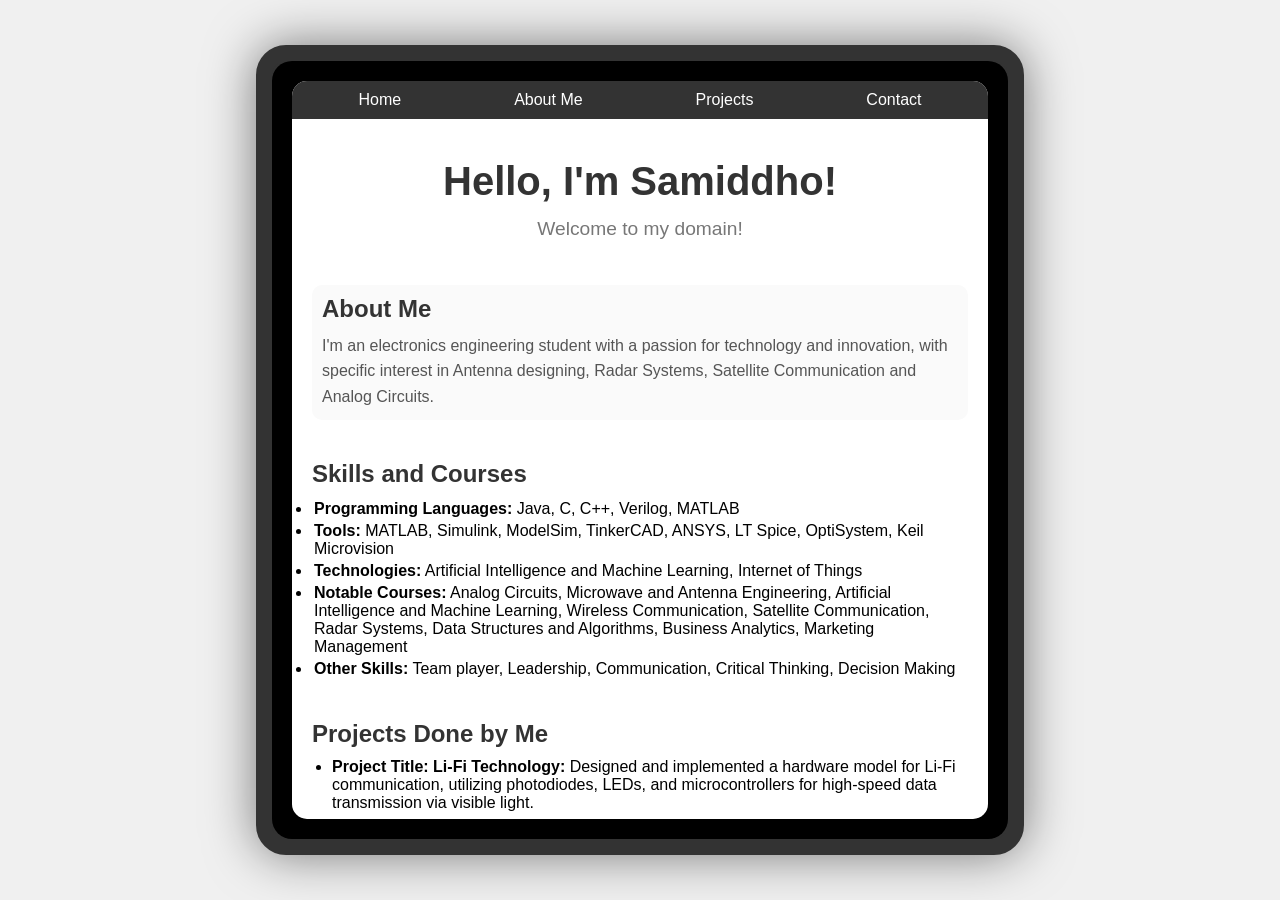
==== index.html @ c38e2cf1 "Updated everything" ====
<!DOCTYPE html>
<html lang="en">
<head>
    <meta charset="UTF-8">
    <meta name="viewport" content="width=device-width, initial-scale=1.0">
    <title>Your Portfolio</title>
    <link rel="stylesheet" href="styles.css">
</head>
<body>
    <div class="ipad-container">
        <div class="ipad-frame">
            <div class="screen">
                <nav class="navbar">
                    <ul>
                        <li><a href="#intro">Home</a></li>
                        <li><a href="#about">About Me</a></li>
                        <li><a href="#projects">Projects</a></li>
                        <li><a href="#contact">Contact</a></li>
                    </ul>
                </nav>
                <div class="content">
                    <section class="section intro" id="intro">
                        <h1><strong>Hello, I'm Samiddho!</strong></h1>
                        <p>Welcome to my domain!</p>
                    </section>
                    <section class="section about" id="about">
                        <h2><strong>About Me</strong></h2>
                        <p>I'm an electronics engineering student with a passion for technology and innovation, with specific interest in Antenna designing, Radar Systems, Satellite Communication and Analog Circuits.</p>
                    </section>
                    <section class="section skills" id="skills">
                        <h2><strong>Skills and Courses</strong></h2>
                        <ul>
                            <li><strong>Programming Languages:</strong> Java, C, C++, Verilog, MATLAB</li>
                            <li><strong>Tools:</strong> MATLAB, Simulink, ModelSim, TinkerCAD, ANSYS, LT Spice, OptiSystem, Keil Microvision</li>
                            <li><strong>Technologies:</strong> Artificial Intelligence and Machine Learning, Internet of Things</li>
                            <li><strong>Notable Courses:</strong> Analog Circuits, Microwave and Antenna Engineering, Artificial Intelligence and Machine Learning, Wireless Communication, Satellite Communication, Radar Systems, Data Structures and Algorithms, Business Analytics, Marketing Management</li>
                            <li><strong>Other Skills:</strong> Team player, Leadership, Communication, Critical Thinking, Decision Making</li>
                        </ul>
                    </section>
                    <section class="section projects" id="projects">
                        <h2><strong>Projects Done by Me</strong></h2>
                        <ul>
                            <li><strong>Project Title:</strong> <strong>Li-Fi Technology:</strong> Designed and implemented a hardware model for Li-Fi communication, utilizing photodiodes, LEDs, and microcontrollers for high-speed data transmission via visible light.</li>
                            <li><strong>Project Title:</strong> <strong></strong>6G Antenna for Mobile Phones:</strong> Designing and simulating a 6G mobile antenna using ANSYS HFSS to optimize antenna performance through electromagnetic simulations, focusing on parameters like gain, bandwidth, and radiation pattern.</li>
                            <li><strong>Project Title:</strong> <strong>Wearable Antenna:</strong> Designing and implementing an ultra wide band antenna for wearables, utilizing high frequencies for detecting tumours inside the human body.</li>
                            <li><strong>Project Title:</strong> <strong>A self Diplexing Antenna for Biomedical Applications:</strong> Designing and implementing an antenna using MIMO concept for Biomedical Applications.</li>
                        </ul>
                    </section>
                    <section class="section contact" id="contact">
                        <h2><strong>Contact Me</strong></h2>
                        <p><strong>Email:</strong> samiddhochatterjee2025@gmail.com | chatterjeesamiddho@gmail.com</p>
                        <p><strong>LinkedIn:</strong> www.linkedin.com/in/samiddho-chatterjee-6a650b221</p>
                    </section>
                </div>
            </div>
        </div>
    </div>

    <script src="script.js"></script>
</body>
</html>
---- styles.css ----
/* Basic reset */
* {
    margin: 0;
    padding: 0;
    box-sizing: border-box;
}

/* Body and Background */
body {
    background-color: #f0f0f0;
    font-family: 'Arial', sans-serif;
    display: flex;
    justify-content: center;
    align-items: center;
    height: 100vh;
}

.skills li{
    padding: 2px;
}

/* iPad Container */
.ipad-container {
    width: 80%;
    max-width: 768px;
    height: 90%;
    max-height: 1024px;
    border: 16px solid #333;
    border-radius: 30px;
    box-shadow: 0 0 50px rgba(0, 0, 0, 0.5);
    background-color: #333;
    position: relative;
}

/* iPad Frame */
.ipad-frame {
    width: 100%;
    height: 100%;
    background-color: #000;
    border-radius: 20px;
    padding: 20px;
    position: relative;
}

/* iPad Screen */
.screen {
    width: 100%;
    height: 100%;
    background-color: #fff;
    border-radius: 15px;
    overflow-y: scroll;
    -webkit-overflow-scrolling: touch;
}

/* Content Area */
.content {
    padding: 20px;
}

/* Sections */
.section {
    margin-bottom: 40px;
}

.section h1, .section h2 {
    color: #333;
    margin-bottom: 10px;
}

.section p {
    color: #555;
    line-height: 1.6;
}

/* Intro Section */
.intro {
    text-align: center;
    margin-top: 20px;
}

.intro h1 {
    font-size: 2.5rem;
}

.intro p {
    font-size: 1.2rem;
    color: #777;
}

/* About Section */
.about {
    padding: 10px;
    background-color: #fafafa;
    border-radius: 10px;
}

/* Projects Section */
.projects ul {
    list-style-type: disc;
    margin-left: 20px;
}

.projects li {
    margin-bottom: 10px;
}

/* Contact Section */
.contact p {
    margin-bottom: 10px;
}

/* Navbar */
.navbar {
    position: sticky;
    top: 0;
    background-color: #333;
    padding: 10px;
    z-index: 1000;
    text-align: center;
}

.navbar ul {
    list-style: none;
    display: flex;
    justify-content: space-around;
}

.navbar ul li a {
    color: #fff;
    text-decoration: none;
    padding: 10px 20px;
    border-radius: 5px;
}

.navbar ul li a:hover {
    background-color: #555;
}

/* Media Queries for Responsiveness */
@media (max-width: 768px) {
    .ipad-container {
        width: 90%;
        height: 80%;
    }
}

@media (max-width: 480px) {
    .intro h1 {
        font-size: 2rem;
    }

    .intro p {
        font-size: 1rem;
    }
}
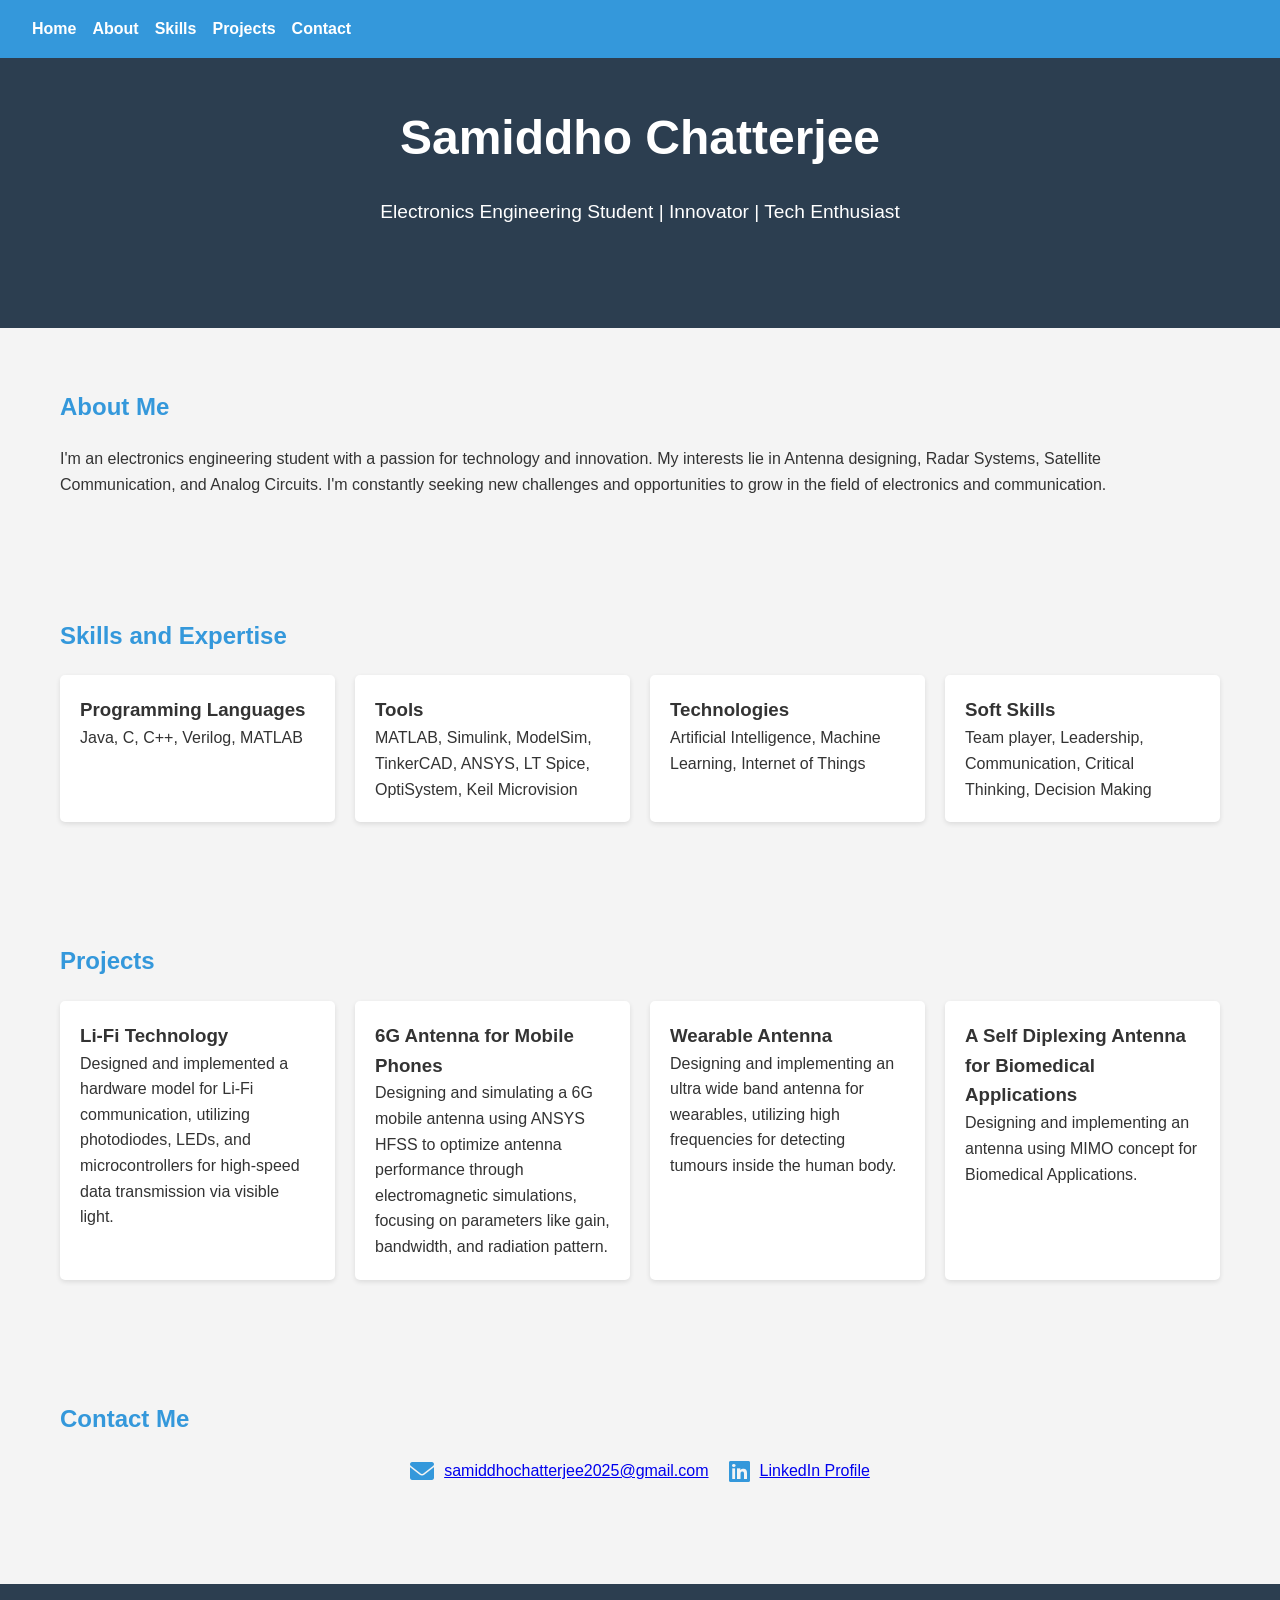
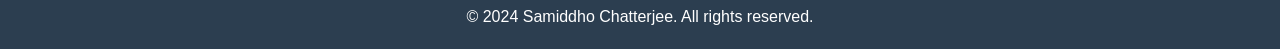
==== commit d98ec39d: "Updated Portfolio" ====
--- a/index.html
+++ b/index.html
@@ -3,59 +3,111 @@
 <head>
     <meta charset="UTF-8">
     <meta name="viewport" content="width=device-width, initial-scale=1.0">
-    <title>Your Portfolio</title>
+    <title>Samiddho Chatterjee - Portfolio</title>
+    <link href="https://cdnjs.cloudflare.com/ajax/libs/font-awesome/6.0.0-beta3/css/all.min.css" rel="stylesheet">
     <link rel="stylesheet" href="styles.css">
 </head>
 <body>
-    <div class="ipad-container">
-        <div class="ipad-frame">
-            <div class="screen">
-                <nav class="navbar">
-                    <ul>
-                        <li><a href="#intro">Home</a></li>
-                        <li><a href="#about">About Me</a></li>
-                        <li><a href="#projects">Projects</a></li>
-                        <li><a href="#contact">Contact</a></li>
-                    </ul>
-                </nav>
-                <div class="content">
-                    <section class="section intro" id="intro">
-                        <h1><strong>Hello, I'm Samiddho!</strong></h1>
-                        <p>Welcome to my domain!</p>
-                    </section>
-                    <section class="section about" id="about">
-                        <h2><strong>About Me</strong></h2>
-                        <p>I'm an electronics engineering student with a passion for technology and innovation, with specific interest in Antenna designing, Radar Systems, Satellite Communication and Analog Circuits.</p>
-                    </section>
-                    <section class="section skills" id="skills">
-                        <h2><strong>Skills and Courses</strong></h2>
-                        <ul>
-                            <li><strong>Programming Languages:</strong> Java, C, C++, Verilog, MATLAB</li>
-                            <li><strong>Tools:</strong> MATLAB, Simulink, ModelSim, TinkerCAD, ANSYS, LT Spice, OptiSystem, Keil Microvision</li>
-                            <li><strong>Technologies:</strong> Artificial Intelligence and Machine Learning, Internet of Things</li>
-                            <li><strong>Notable Courses:</strong> Analog Circuits, Microwave and Antenna Engineering, Artificial Intelligence and Machine Learning, Wireless Communication, Satellite Communication, Radar Systems, Data Structures and Algorithms, Business Analytics, Marketing Management</li>
-                            <li><strong>Other Skills:</strong> Team player, Leadership, Communication, Critical Thinking, Decision Making</li>
-                        </ul>
-                    </section>
-                    <section class="section projects" id="projects">
-                        <h2><strong>Projects Done by Me</strong></h2>
-                        <ul>
-                            <li><strong>Project Title:</strong> <strong>Li-Fi Technology:</strong> Designed and implemented a hardware model for Li-Fi communication, utilizing photodiodes, LEDs, and microcontrollers for high-speed data transmission via visible light.</li>
-                            <li><strong>Project Title:</strong> <strong></strong>6G Antenna for Mobile Phones:</strong> Designing and simulating a 6G mobile antenna using ANSYS HFSS to optimize antenna performance through electromagnetic simulations, focusing on parameters like gain, bandwidth, and radiation pattern.</li>
-                            <li><strong>Project Title:</strong> <strong>Wearable Antenna:</strong> Designing and implementing an ultra wide band antenna for wearables, utilizing high frequencies for detecting tumours inside the human body.</li>
-                            <li><strong>Project Title:</strong> <strong>A self Diplexing Antenna for Biomedical Applications:</strong> Designing and implementing an antenna using MIMO concept for Biomedical Applications.</li>
-                        </ul>
-                    </section>
-                    <section class="section contact" id="contact">
-                        <h2><strong>Contact Me</strong></h2>
-                        <p><strong>Email:</strong> samiddhochatterjee2025@gmail.com | chatterjeesamiddho@gmail.com</p>
-                        <p><strong>LinkedIn:</strong> www.linkedin.com/in/samiddho-chatterjee-6a650b221</p>
-                    </section>
+    <header>
+        <nav>
+            <button class="menu-toggle" aria-label="Toggle menu">
+                <i class="fas fa-bars"></i>
+            </button>
+            <ul>
+                <li><a href="#home">Home</a></li>
+                <li><a href="#about">About</a></li>
+                <li><a href="#skills">Skills</a></li>
+                <li><a href="#projects">Projects</a></li>
+                <li><a href="#contact">Contact</a></li>
+            </ul>
+        </nav>
+    </header>
+
+    <main>
+        <section id="home" class="hero">
+            <div class="container">
+                <h1>Samiddho Chatterjee</h1>
+                <p>Electronics Engineering Student | Innovator | Tech Enthusiast</p>
+            </div>
+        </section>
+
+        <section id="about">
+            <div class="container">
+                <h2>About Me</h2>
+                <p>I'm an electronics engineering student with a passion for technology and innovation. My interests lie in Antenna designing, Radar Systems, Satellite Communication, and Analog Circuits. I'm constantly seeking new challenges and opportunities to grow in the field of electronics and communication.</p>
+            </div>
+        </section>
+
+        <section id="skills">
+            <div class="container">
+                <h2>Skills and Expertise</h2>
+                <div class="skills-list">
+                    <div class="skill-item">
+                        <h3>Programming Languages</h3>
+                        <p>Java, C, C++, Verilog, MATLAB</p>
+                    </div>
+                    <div class="skill-item">
+                        <h3>Tools</h3>
+                        <p>MATLAB, Simulink, ModelSim, TinkerCAD, ANSYS, LT Spice, OptiSystem, Keil Microvision</p>
+                    </div>
+                    <div class="skill-item">
+                        <h3>Technologies</h3>
+                        <p>Artificial Intelligence, Machine Learning, Internet of Things</p>
+                    </div>
+                    <div class="skill-item">
+                        <h3>Soft Skills</h3>
+                        <p>Team player, Leadership, Communication, Critical Thinking, Decision Making</p>
+                    </div>
                 </div>
             </div>
+        </section>
+
+        <section id="projects">
+            <div class="container">
+                <h2>Projects</h2>
+                <div class="projects-list">
+                    <div class="project-item">
+                        <h3>Li-Fi Technology</h3>
+                        <p>Designed and implemented a hardware model for Li-Fi communication, utilizing photodiodes, LEDs, and microcontrollers for high-speed data transmission via visible light.</p>
+                    </div>
+                    <div class="project-item">
+                        <h3>6G Antenna for Mobile Phones</h3>
+                        <p>Designing and simulating a 6G mobile antenna using ANSYS HFSS to optimize antenna performance through electromagnetic simulations, focusing on parameters like gain, bandwidth, and radiation pattern.</p>
+                    </div>
+                    <div class="project-item">
+                        <h3>Wearable Antenna</h3>
+                        <p>Designing and implementing an ultra wide band antenna for wearables, utilizing high frequencies for detecting tumours inside the human body.</p>
+                    </div>
+                    <div class="project-item">
+                        <h3>A Self Diplexing Antenna for Biomedical Applications</h3>
+                        <p>Designing and implementing an antenna using MIMO concept for Biomedical Applications.</p>
+                    </div>
+                </div>
+            </div>
+        </section>
+
+        <section id="contact">
+            <div class="container">
+                <h2>Contact Me</h2>
+                <div class="contact-info">
+                    <div class="contact-item">
+                        <i class="fas fa-envelope"></i>
+                        <p><a href="mailto:samiddhochatterjee2025@gmail.com" target="_blank">samiddhochatterjee2025@gmail.com</a></p>
+                    </div>
+                    <div class="contact-item">
+                        <i class="fab fa-linkedin"></i>
+                        <p><a href="https://www.linkedin.com/in/samiddho-chatterjee-6a650b221" target="_blank">LinkedIn Profile</a></p>
+                    </div>
+                </div>
+            </div>
+        </section>
+    </main>
+
+    <footer>
+        <div class="container">
+            <p>&copy; 2024 Samiddho Chatterjee. All rights reserved.</p>
         </div>
-    </div>
-
+    </footer>
     <script src="script.js"></script>
 </body>
-</html>
+</html>
--- a/styles.css
+++ b/styles.css
@@ -1,155 +1,179 @@
-/* Basic reset */
+:root {
+    --primary-color: #3498db;
+    --secondary-color: #2c3e50;
+    --text-color: #333;
+    --bg-color: #f4f4f4;
+}
+
 * {
     margin: 0;
     padding: 0;
     box-sizing: border-box;
 }
 
-/* Body and Background */
 body {
-    background-color: #f0f0f0;
     font-family: 'Arial', sans-serif;
+    line-height: 1.6;
+    color: var(--text-color);
+    background-color: var(--bg-color);
+}
+
+.container {
+    max-width: 1200px;
+    margin: 0 auto;
+    padding: 0 20px;
+}
+
+header {
+    background-color: var(--primary-color);
+    color: #fff;
+    position: fixed;
+    width: 100%;
+    top: 0;
+    z-index: 1000;
+}
+
+nav {
+    display: flex;
+    justify-content: space-between;
+    align-items: center;
+    padding: 1rem;
+}
+
+nav ul {
+    display: flex;
+    list-style: none;
+}
+
+nav ul li {
+    margin-left: 1rem;
+}
+
+nav ul li a {
+    color: #fff;
+    text-decoration: none;
+    font-weight: bold;
+    transition: color 0.3s ease;
+}
+
+nav ul li a:hover {
+    color: var(--secondary-color);
+}
+
+.menu-toggle {
+    display: none;
+    background: none;
+    border: none;
+    font-size: 1.5rem;
+    color: #fff;
+    cursor: pointer;
+}
+
+section {
+    padding: 60px 0;
+}
+
+h1, h2 {
+    margin-bottom: 20px;
+    color: var(--primary-color);
+}
+
+.hero {
+    background-color: var(--secondary-color);
+    color: #fff;
+    text-align: center;
+    padding: 100px 0;
+}
+
+.hero h1 {
+    font-size: 3rem;
+    margin-bottom: 20px;
+    color: #fff;
+}
+
+.hero p {
+    font-size: 1.2rem;
+    max-width: 600px;
+    margin: 0 auto;
+}
+
+.skills-list, .projects-list {
+    display: grid;
+    grid-template-columns: repeat(auto-fit, minmax(250px, 1fr));
+    gap: 20px;
+}
+
+.skill-item, .project-item {
+    background-color: #fff;
+    padding: 20px;
+    border-radius: 5px;
+    box-shadow: 0 2px 5px rgba(0,0,0,0.1);
+    transition: transform 0.3s ease;
+}
+
+.skill-item:hover, .project-item:hover {
+    transform: translateY(-5px);
+}
+
+.contact-info {
     display: flex;
     justify-content: center;
-    align-items: center;
-    height: 100vh;
+    gap: 20px;
 }
 
-.skills li{
-    padding: 2px;
+.contact-item {
+    display: flex;
+    align-items: center;
+    gap: 10px;
 }
 
-/* iPad Container */
-.ipad-container {
-    width: 80%;
-    max-width: 768px;
-    height: 90%;
-    max-height: 1024px;
-    border: 16px solid #333;
-    border-radius: 30px;
-    box-shadow: 0 0 50px rgba(0, 0, 0, 0.5);
-    background-color: #333;
-    position: relative;
+.contact-item i {
+    font-size: 1.5rem;
+    color: var(--primary-color);
 }
 
-/* iPad Frame */
-.ipad-frame {
-    width: 100%;
-    height: 100%;
-    background-color: #000;
-    border-radius: 20px;
-    padding: 20px;
-    position: relative;
+footer {
+    background-color: var(--secondary-color);
+    color: #fff;
+    text-align: center;
+    padding: 20px 0;
+    margin-top: 40px;
 }
 
-/* iPad Screen */
-.screen {
-    width: 100%;
-    height: 100%;
-    background-color: #fff;
-    border-radius: 15px;
-    overflow-y: scroll;
-    -webkit-overflow-scrolling: touch;
-}
-
-/* Content Area */
-.content {
-    padding: 20px;
-}
-
-/* Sections */
-.section {
-    margin-bottom: 40px;
-}
-
-.section h1, .section h2 {
-    color: #333;
-    margin-bottom: 10px;
-}
-
-.section p {
-    color: #555;
-    line-height: 1.6;
-}
-
-/* Intro Section */
-.intro {
-    text-align: center;
-    margin-top: 20px;
-}
-
-.intro h1 {
-    font-size: 2.5rem;
-}
-
-.intro p {
-    font-size: 1.2rem;
-    color: #777;
-}
-
-/* About Section */
-.about {
-    padding: 10px;
-    background-color: #fafafa;
-    border-radius: 10px;
-}
-
-/* Projects Section */
-.projects ul {
-    list-style-type: disc;
-    margin-left: 20px;
-}
-
-.projects li {
-    margin-bottom: 10px;
-}
-
-/* Contact Section */
-.contact p {
-    margin-bottom: 10px;
-}
-
-/* Navbar */
-.navbar {
-    position: sticky;
-    top: 0;
-    background-color: #333;
-    padding: 10px;
-    z-index: 1000;
-    text-align: center;
-}
-
-.navbar ul {
-    list-style: none;
-    display: flex;
-    justify-content: space-around;
-}
-
-.navbar ul li a {
-    color: #fff;
-    text-decoration: none;
-    padding: 10px 20px;
-    border-radius: 5px;
-}
-
-.navbar ul li a:hover {
-    background-color: #555;
-}
-
-/* Media Queries for Responsiveness */
 @media (max-width: 768px) {
-    .ipad-container {
-        width: 90%;
-        height: 80%;
-    }
-}
-
-@media (max-width: 480px) {
-    .intro h1 {
-        font-size: 2rem;
+    .menu-toggle {
+        display: block;
     }
 
-    .intro p {
-        font-size: 1rem;
+    nav ul {
+        display: none;
+        flex-direction: column;
+        position: absolute;
+        top: 100%;
+        left: 0;
+        width: 100%;
+        background-color: var(--primary-color);
+        padding: 1rem;
     }
-}
+
+    nav ul.show {
+        display: flex;
+    }
+
+    nav ul li {
+        margin: 0.5rem 0;
+    }
+
+    main {
+        padding-top: 60px;
+    }
+
+    .hero h1 {
+        font-size: 2.5rem;
+    }
+
+    .contact-info {
+        flex-direction: column;
+        align-items: center;
+    }
+}
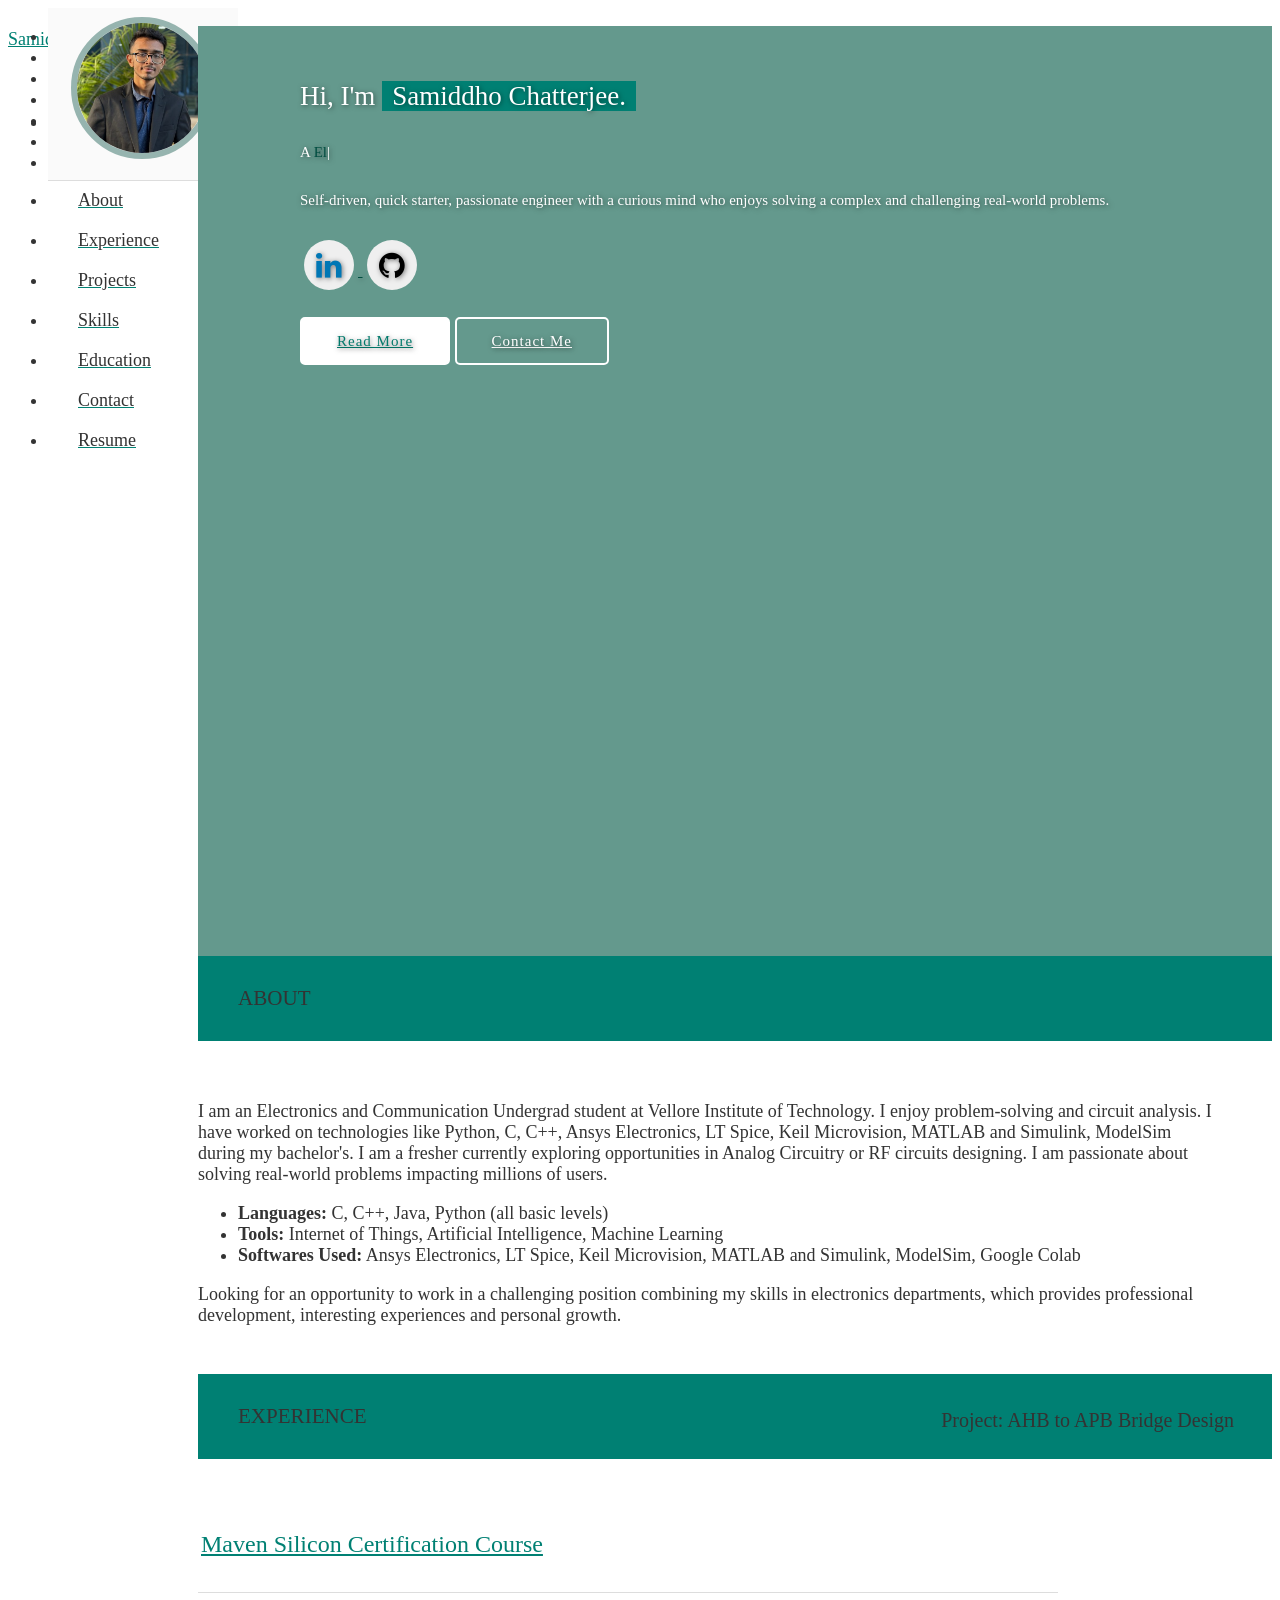
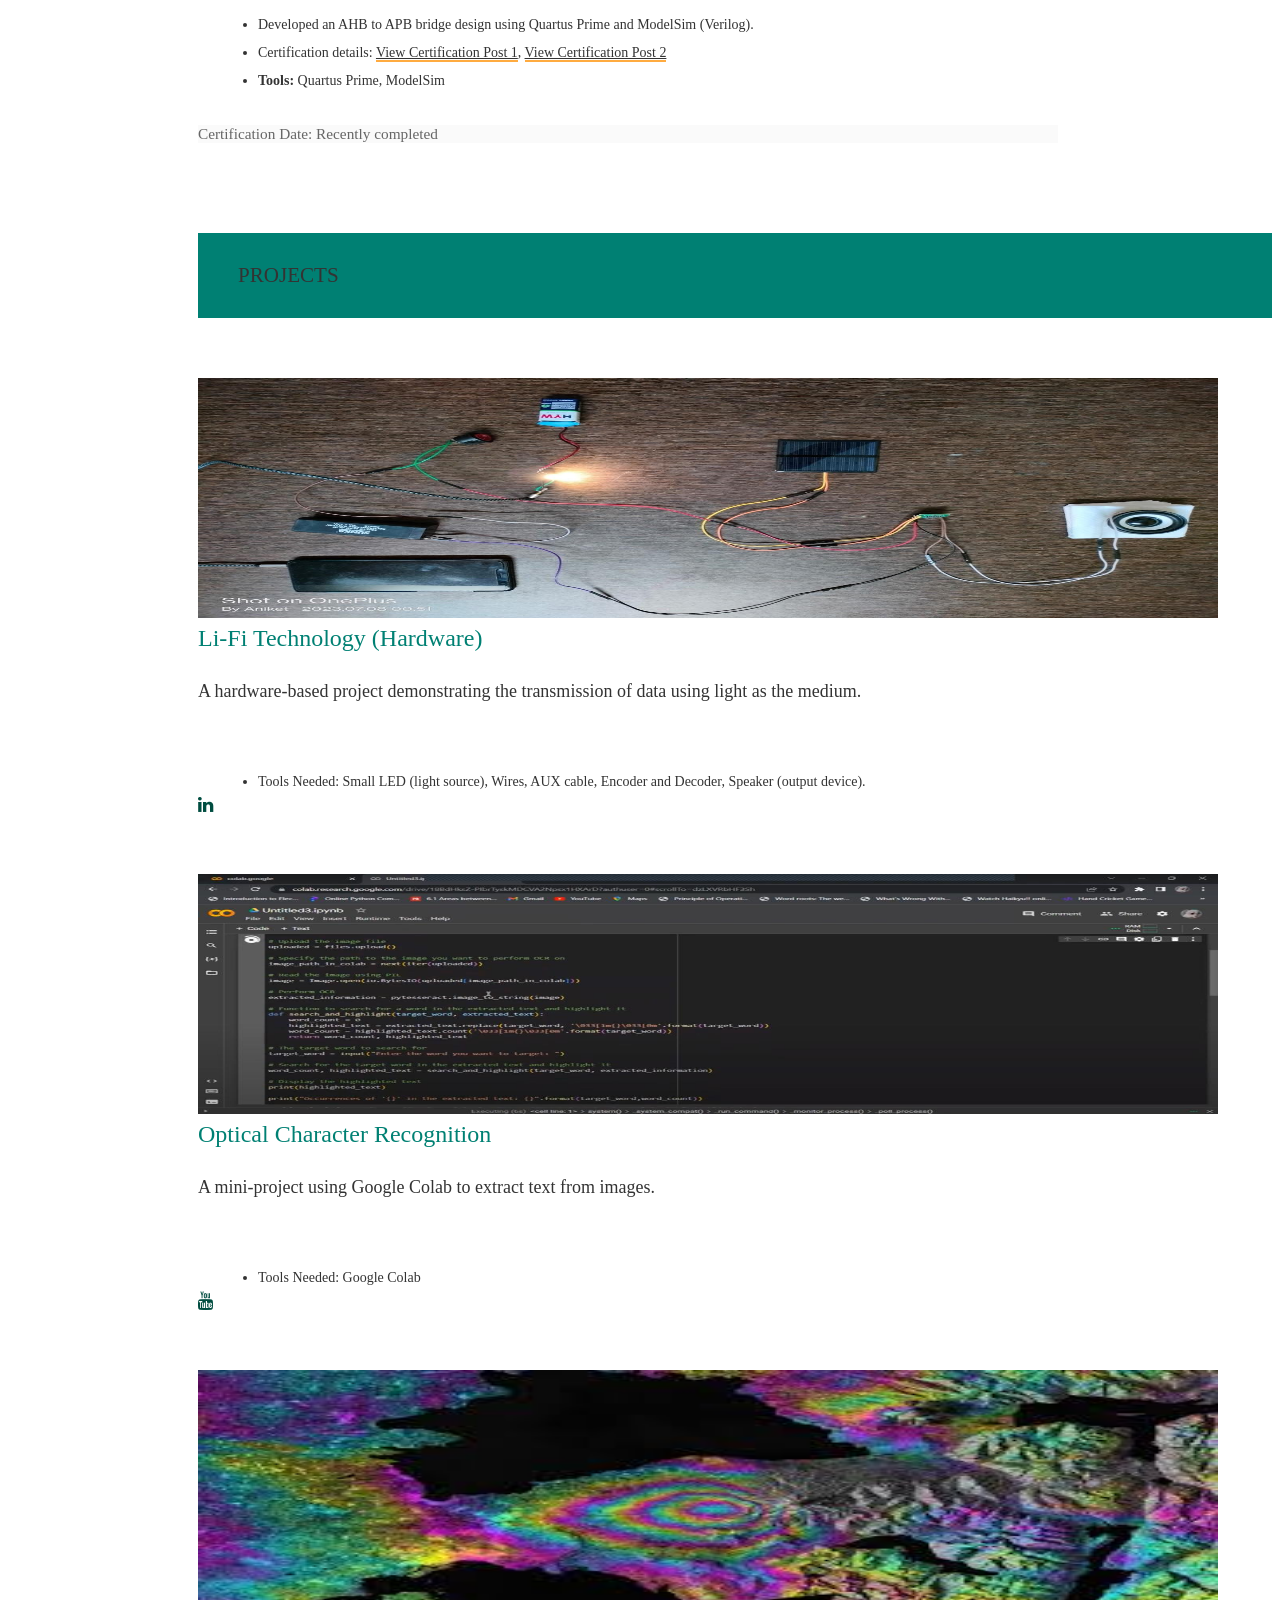
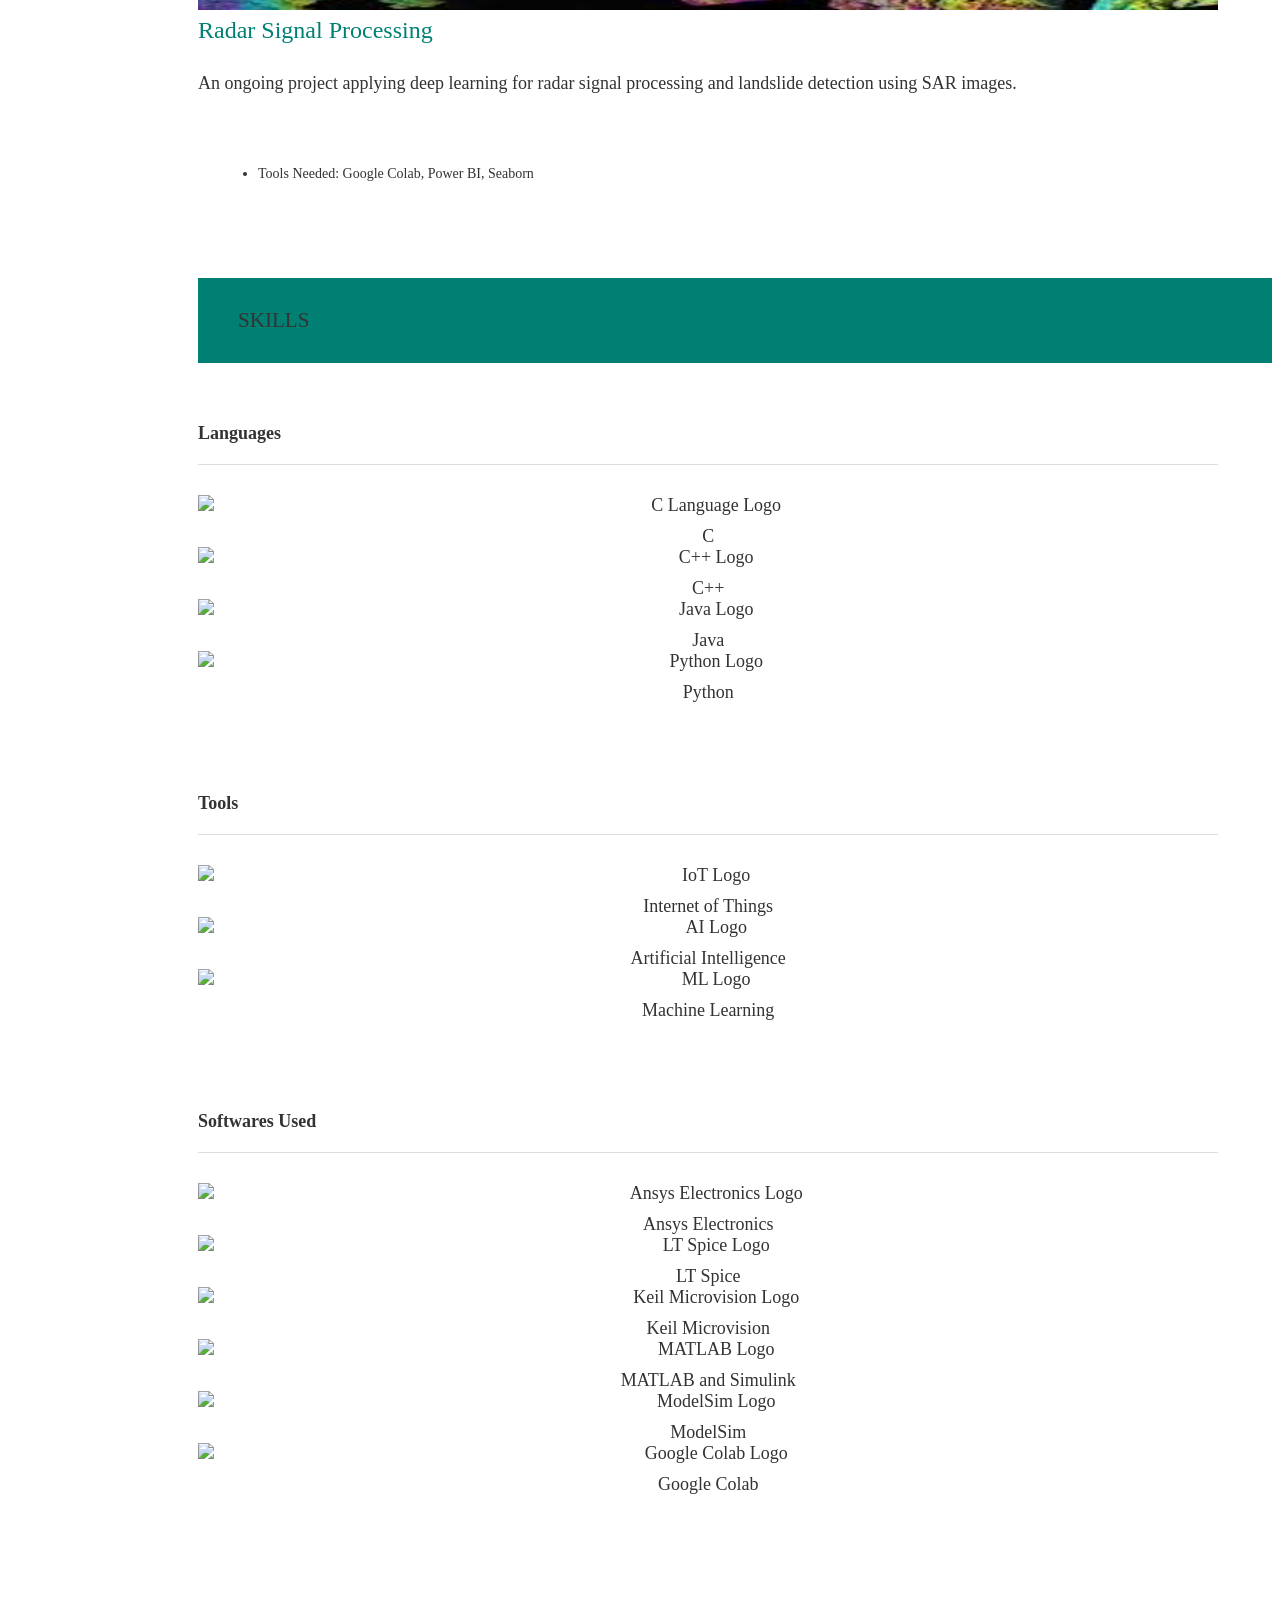
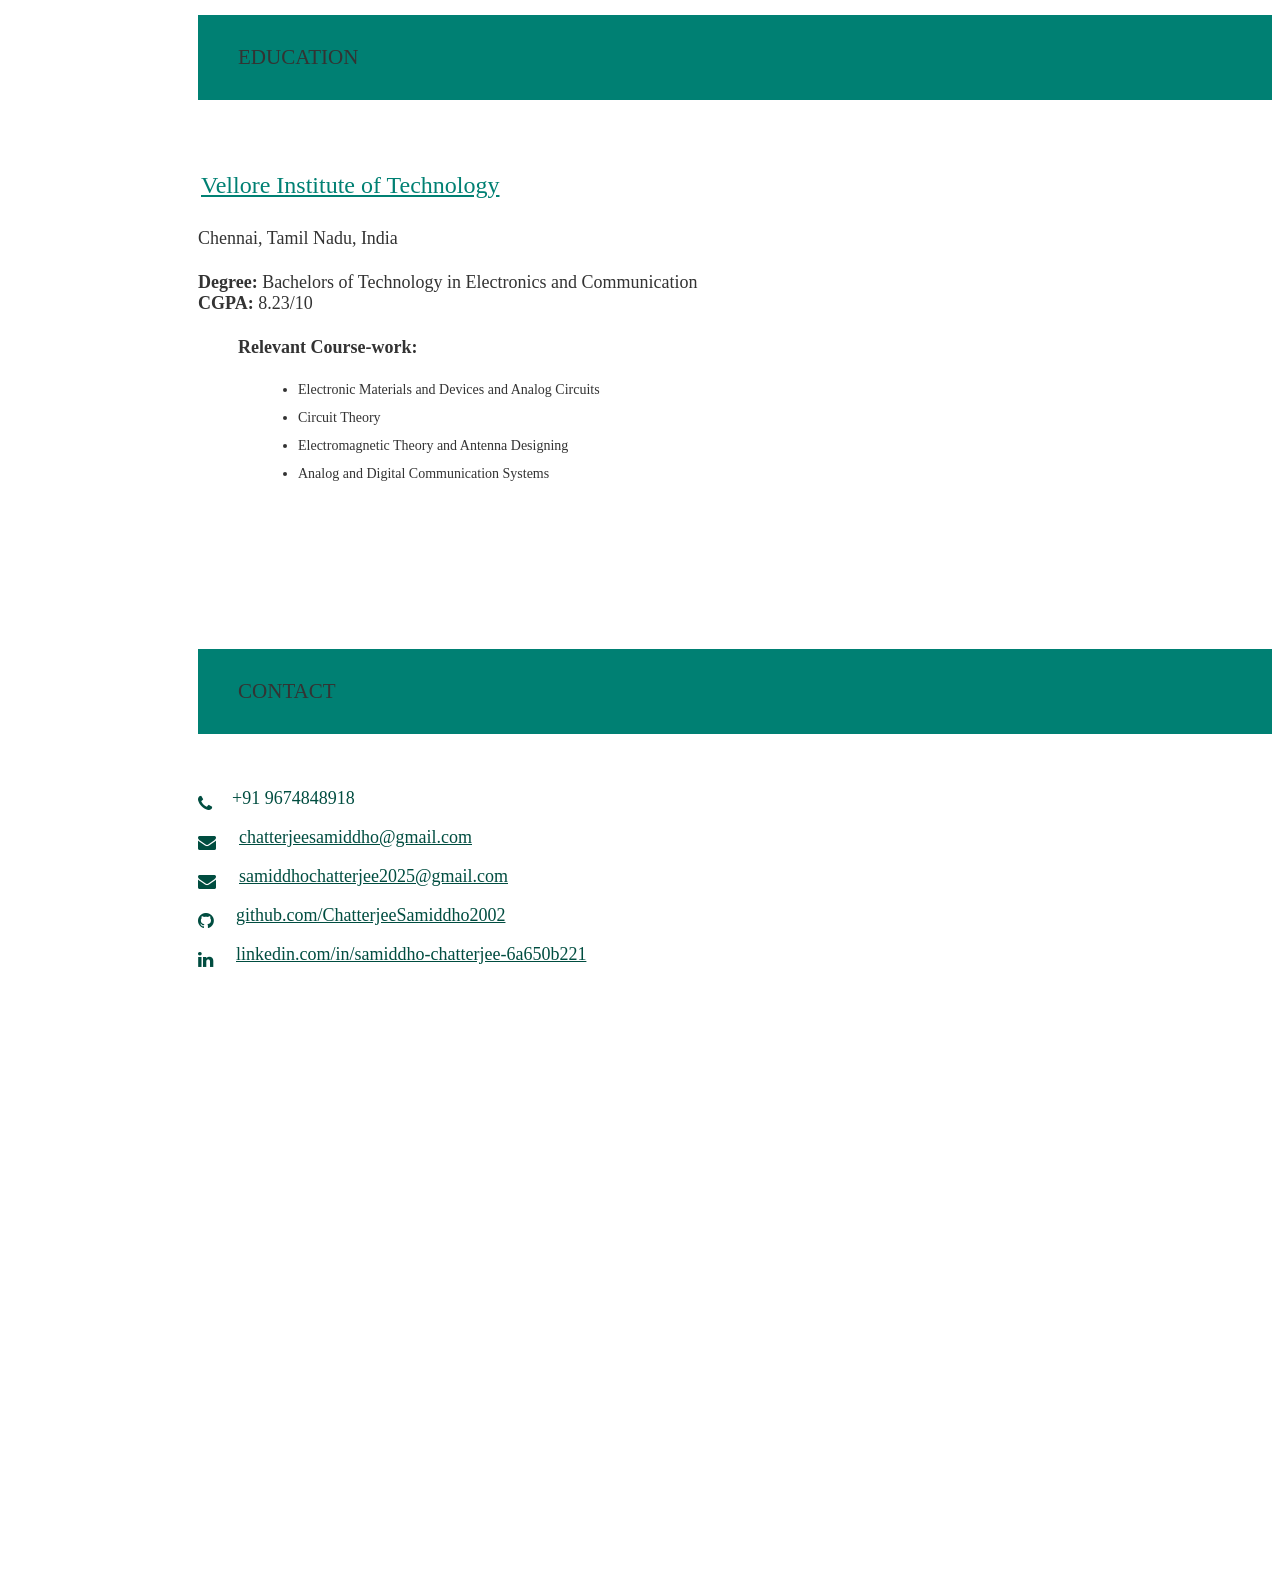
==== commit 302a8d1f: "Updated PORTFOLIO" ====
--- a/index.html
+++ b/index.html
@@ -1,113 +1,527 @@
-<!DOCTYPE html>
+<!-- <!DOCTYPE html> -->
 <html lang="en">
+
 <head>
-    <meta charset="UTF-8">
-    <meta name="viewport" content="width=device-width, initial-scale=1.0">
-    <title>Samiddho Chatterjee - Portfolio</title>
-    <link href="https://cdnjs.cloudflare.com/ajax/libs/font-awesome/6.0.0-beta3/css/all.min.css" rel="stylesheet">
-    <link rel="stylesheet" href="styles.css">
+  <meta charset="utf-8" />
+  <meta name="viewport" content="width=device-width initial-scale=1" />
+  <meta http-equiv="X-UA-Compatible" content="IE=edge" />
+
+  <!-- Google Tag Manager -->
+  <script>(function(w,d,s,l,i){w[l]=w[l]||[];w[l].push({'gtm.start':
+  new Date().getTime(),event:'gtm.js'});var f=d.getElementsByTagName(s)[0],
+  j=d.createElement(s),dl=l!='dataLayer'?'&l='+l:'';j.async=true;j.src=
+  'https://www.googletagmanager.com/gtm.js?id='+i+dl;f.parentNode.insertBefore(j,f);
+  })(window,document,'script','dataLayer','GTM-PGZH8HT');</script>
+  <!-- End Google Tag Manager -->
+
+  <!-- Materialize - Compiled and minified CSS-->
+  <link rel="stylesheet" href="//cdnjs.cloudflare.com/ajax/libs/materialize/0.95.3/css/materialize.min.css" />
+  <!-- Font Awesome Icon - CSS-->
+  <link rel="stylesheet" href="//maxcdn.bootstrapcdn.com/font-awesome/4.3.0/css/font-awesome.min.css" />
+  <!-- Custom Styles-->
+  <link rel="stylesheet" href="/assets/css/style.css" />
+  <title>Samiddho Chatterjee | Electronics Engineer</title>
+
+  <!-- Global site tag (gtag.js) - Google Analytics -->
+  <script async src="https://www.googletagmanager.com/gtag/js?id=UA-126939217-2"></script>
+  <script>
+    window.dataLayer = window.dataLayer || [];
+    function gtag() { dataLayer.push(arguments); }
+    gtag('js', new Date());
+
+    gtag('config', 'UA-126939217-2');
+  </script>
 </head>
+
 <body>
-    <header>
-        <nav>
-            <button class="menu-toggle" aria-label="Toggle menu">
-                <i class="fas fa-bars"></i>
-            </button>
+  <!-- Google Tag Manager (noscript) -->
+  <noscript><iframe src="https://www.googletagmanager.com/ns.html?id=GTM-PGZH8HT"
+  height="0" width="0" style="display:none;visibility:hidden"></iframe>
+  </noscript>
+  
+  <!-- Navigation Menu-->
+  <!-- Nav class 1 -->
+  <nav class="hide-on-small-only">
+    <ul class="side-nav fixed section table-of-contents">
+
+      <li class="logo">
+        <a id="logo-container" aria-label="Navigate to the beginning of the page" href="#intro"
+          class="brand-logo grey-blue-text">
+          <img src="/assets/img/me.jpeg" class="circle img-responsive profile-pic" alt="avatar">
+        </a>
+      </li>
+
+      <li class="bold">
+        <a aria-label="Navigate to the About section" href="#about" class="waves-effect waves-dark teal-text"><i
+            class="mdi-social-person small"></i><span>About</span></a>
+      </li>
+      <li class="bold">
+        <a aria-label="Navigate to the Experience section" href="#experience"
+          class="waves-effect waves-dark teal-text"><i
+            class="mdi-action-trending-up small"></i><span>Experience</span></a>
+      </li>
+
+      <li class="bold">
+        <a aria-label="Navigate to the Projects section" href="#projects" class="waves-effect waves-dark teal-text"><i
+            class="mdi-av-my-library-books small"></i><span>Projects</span></a>
+      </li>
+
+      <li class="bold">
+
+        <a aria-label="Navigate to the Skills section" href="#skills" class="waves-effect waves-dark teal-text"><i
+            class="mdi-action-assessment small"></i><span>Skills</span></a>
+      </li>
+      
+      <li class="bold">
+        <a aria-label="Navigate to the Education section" href="#education" class="waves-effect waves-dark teal-text"><i
+            class="mdi-social-school small"></i><span>Education</span></a>
+      </li>
+
+      <li class="bold">
+
+        <a aria-label="Navigate to the Contact section" href="#contact" class="waves-effect waves-dark teal-text"><i
+            class="mdi-content-mail small"></i><span>Contact</span></a>
+      </li>
+
+      <li class="bold">
+        <a aria-label="Open Varad's resume in a new tab" href="https://varadbhogayata.github.io/Samiddho_CV.pdf" target="_blank"
+        class="waves-effect waves-dark teal-text"><i class="mdi-file-folder-open small"></i><span>Resume</span></a>  
+      </li>
+    </ul>
+  </nav>
+
+  <!-- Nav class 2 -->
+  <nav class="hide-on-large only trigger z-depth-1">
+    <a aria-label="Toggle visibility of the mobile navbar" href="#" data-activates="slide-out"
+      class="button-collapse"><i class="mdi-navigation-menu"></i></a>
+    <div class="name-title">
+      <a id="name" aria-label="Navigate to the beginning of the page" href="#" class="teal-text">Samiddho
+        Chatterjee</a><span class="black-text">Electronics Engineer</span>
+    </div>
+  </nav>
+
+  <!-- Nav class 3 -->
+  <nav class="hide-on-large only">
+    <ul id="slide-out" class="side-nav">
+      <li class="bold">
+        <a aria-label="Navigate to the About section" href="#about" class="waves-effect waves-dark teal-text"><i
+            class="mdi-social-person small"></i><span>About</span></a>
+      </li>
+      <li class="bold">
+        <a aria-label="Navigate to the Experience section" href="#experience"
+          class="waves-effect waves-dark teal-text"><i
+            class="mdi-action-trending-up small"></i><span>Experience</span></a>
+      </li>
+      <li class="bold">
+        <a aria-label="Navigate to the Projects section" href="#projects" class="waves-effect waves-dark teal-text"><i
+            class="mdi-av-my-library-books small"></i><span>Projects</span></a>
+      </li>
+      <li class="bold">
+        <a aria-label="Navigate to the Skills section" href="#skills" class="waves-effect waves-dark teal-text"><i
+            class="mdi-action-assessment small"></i><span>Skills</span></a>
+      </li>
+
+      <li class="bold">
+        <a aria-label="Navigate to the Education section" href="#education" class="waves-effect waves-dark teal-text"><i
+            class="mdi-social-school small"></i><span>Education</span></a>
+      </li>
+      <li class="bold">
+        <a aria-label="Navigate to the Contact section" href="#contact" class="waves-effect waves-dark teal-text"><i
+            class="mdi-content-mail small"></i><span>Contact</span></a>
+      </li>
+      <li class="bold">
+        <a aria-label="Open Varad's Resume in a new tab"
+          href="https://varadbhogayata.github.io/Samiddho_CV.pdf" target="_blank"
+          class="waves-effect waves-dark teal-text"><i class="mdi-file-folder-open small"></i><span>Resume</span></a>
+      </li>
+    </ul>
+  </nav>
+
+  <!-- Main Content-->
+  <main>
+    <!-- First Section: Heading lines and image -->
+    <section id="intro" class="section scrollspy full-height">
+      <div class="overlay"></div>
+      <div class="container">
+        <div class="col-md-9">
+          <div class="content section-padding valign" style="margin-left: 10%; margin-top: 50px;">
+            <div class="caption">
+              <h2>Hi, I'm <span class="teal">Samiddho Chatterjee.</span></h2>
+              <h5 style="color:#fff">A <span class="typing" style="font-weight: 300; color:#004d40"></span></h5>
+              <h5>Self-driven, quick starter, passionate engineer with a curious mind who enjoys solving a complex and challenging real-world problems.</h5>
+            </div>
+            <div class="social">
+              <a href="https://www.linkedin.com/in/samiddho-chatterjee-6a650b221" target="_blank">
+                <button class="icon-btn linkedin">
+                  <i class="fa fa-linkedin"></i>
+                </button>
+              </a>
+              <a href="https://github.com/ChatterjeeSamiddho2002/" target="_blank">
+                <button class="icon-btn github">
+                  <i class="fa fa-github"></i>
+                </button>
+              </a>
+            </div>
+            <div class='buttons'>
+              <a href="#about" class="readme">Read More</a>
+              <a href="#contact" class="contactme">Contact Me</a>
+            </div>
+          </div>
+        </div>
+      </div>
+    </section>
+
+    <!-- Second Section: About -->
+    <section id="about" class="section scrollspy">
+      <h3 class="page-title white-text teal">About</h3>
+      <div class="container flow-text">
+     
+        <p>
+          I am an Electronics and Communication Undergrad student at Vellore Institute of Technology. I enjoy problem-solving and circuit analysis. I have worked on technologies like Python, C, C++, Ansys Electronics, LT Spice, Keil Microvision, MATLAB and Simulink, ModelSim during my bachelor's. I am a fresher currently exploring opportunities in Analog Circuitry or RF circuits designing. I am passionate about solving real-world problems impacting millions of users.
+        </p>
+        <p>
+          <ul>
+            <li><b>Languages:</b> C, C++, Java, Python (all basic levels)</li>
+            <li><b>Tools:</b> Internet of Things, Artificial Intelligence, Machine Learning</li>
+            <li><b>Softwares Used:</b> Ansys Electronics, LT Spice, Keil Microvision, MATLAB and Simulink, ModelSim, Google Colab</li>
+          </ul>
+        </p>
+        
+        
+        <p>
+          Looking for an opportunity to work in a challenging position combining my skills in electronics departments, which provides professional development, interesting experiences and personal growth.
+        </p>
+      </div>
+    </section>
+
+
+    <!-- Third Section: Experience -->
+    <section id="experience" class="section scrollspy">
+      <h3 class="page-title white-text teal">Experience</h3>
+      <div class="container">
+
+        <!-- Latest Experience -->
+        <div class="card">
+          <div class="card-content">
+            <div class="row">
+              <div class="col s12 m2">
+                <a href="https://www.linkedin.com/posts/samiddho-chatterjee-6a650b221_hello-everyone-hope-this-post-finds-you-activity-7134378843431202816-7yxD?utm_source=share&utm_medium=member_desktop" 
+                   target="_blank">
+                </a>
+              </div>
+              <div class="col s12 m10">
+                <p>
+                  <span class="card-title">
+                    <a href="https://www.linkedin.com/posts/samiddho-chatterjee-6a650b221_hello-everyone-hope-this-post-finds-you-activity-7134378843431202816-7yxD?utm_source=share&utm_medium=member_desktop" 
+                       target="_blank" 
+                       class="teal-text hoverline">Maven Silicon Certification Course</a>
+                  </span>
+                </p>
+              </div>
+            </div>
+            <div class="role brown-text text-darken-2">Project: AHB to APB Bridge Design</div>
             <ul>
-                <li><a href="#home">Home</a></li>
-                <li><a href="#about">About</a></li>
-                <li><a href="#skills">Skills</a></li>
-                <li><a href="#projects">Projects</a></li>
-                <li><a href="#contact">Contact</a></li>
+              <li>
+                Developed an AHB to APB bridge design using Quartus Prime and ModelSim (Verilog).
+              </li>
+              <li>
+                Certification details: 
+                <a href="https://www.linkedin.com/posts/samiddho-chatterjee-6a650b221_hello-everyone-hope-this-post-finds-you-activity-7134378843431202816-7yxD?utm_source=share&utm_medium=member_desktop" 
+                   target="_blank">View Certification Post 1</a>, 
+                <a href="https://www.linkedin.com/posts/samiddho-chatterjee-6a650b221_hello-everyone-hope-this-post-finds-you-activity-7133668911694155776-ewf-?utm_source=share&utm_medium=member_desktop" 
+                   target="_blank">View Certification Post 2</a>
+              </li>
+              <li>
+                <b>Tools:</b> Quartus Prime, ModelSim
+              </li>
             </ul>
-        </nav>
-    </header>
-
-    <main>
-        <section id="home" class="hero">
-            <div class="container">
-                <h1>Samiddho Chatterjee</h1>
-                <p>Electronics Engineering Student | Innovator | Tech Enthusiast</p>
-            </div>
-        </section>
-
-        <section id="about">
-            <div class="container">
-                <h2>About Me</h2>
-                <p>I'm an electronics engineering student with a passion for technology and innovation. My interests lie in Antenna designing, Radar Systems, Satellite Communication, and Analog Circuits. I'm constantly seeking new challenges and opportunities to grow in the field of electronics and communication.</p>
-            </div>
-        </section>
-
-        <section id="skills">
-            <div class="container">
-                <h2>Skills and Expertise</h2>
-                <div class="skills-list">
-                    <div class="skill-item">
-                        <h3>Programming Languages</h3>
-                        <p>Java, C, C++, Verilog, MATLAB</p>
-                    </div>
-                    <div class="skill-item">
-                        <h3>Tools</h3>
-                        <p>MATLAB, Simulink, ModelSim, TinkerCAD, ANSYS, LT Spice, OptiSystem, Keil Microvision</p>
-                    </div>
-                    <div class="skill-item">
-                        <h3>Technologies</h3>
-                        <p>Artificial Intelligence, Machine Learning, Internet of Things</p>
-                    </div>
-                    <div class="skill-item">
-                        <h3>Soft Skills</h3>
-                        <p>Team player, Leadership, Communication, Critical Thinking, Decision Making</p>
-                    </div>
+          </div>
+          <div class="card-action">
+            <span>Certification Date: Recently completed</span>
+          </div>
+        </div>
+        
+
+      </div>
+    </section>
+
+    <!-- Fourth Section: Projects -->
+    <section id="projects" class="section scrollspy">
+      <h3 class="page-title white-text teal">Projects</h3>
+      <div class="container">
+        <div class="row">
+
+          <div class="col s12 m6 l4">
+            <div class="card medium">
+              <div class="card-image waves-effect waves-block waves-light">
+                <img alt="Screenshot of Li-Fi Technology project" 
+                     src="/assets/img/pjt1.jpeg" 
+                     style="height: 100%; width: 100%" 
+                     class="activator" />
+              </div>
+              <div class="card-content">
+                <span class="card-title activator teal-text hoverline">Li-Fi Technology (Hardware)<i class="mdi-navigation-more-vert right"></i></span>
+                <p>
+                  A hardware-based project demonstrating the transmission of data using light as the medium.
+                </p>
+              </div>
+              <div class="card-reveal">
+                <span class="card-title brown-text"><small>Details</small><i class="mdi-navigation-close right"></i></span>
+                <ul>
+                  <li>
+                    Tools Needed: Small LED (light source), Wires, AUX cable, Encoder and Decoder, Speaker (output device).
+                  </li>
+                </ul>
+                <div class="card-action">
+                  <a aria-label="Visit LinkedIn post for Li-Fi Technology project"
+                     href="https://www.linkedin.com/posts/samiddho-chatterjee-6a650b221_hello-connections-continuing-from-my-previous-activity-7083361287241400320-DSyP?utm_source=share&utm_medium=member_desktop" 
+                     target="_blank"
+                     class="btn-floating btn-large waves-effect waves-light blue-grey tooltipped"><i class="fa fa-linkedin"></i></a>
                 </div>
-            </div>
-        </section>
-
-        <section id="projects">
-            <div class="container">
-                <h2>Projects</h2>
-                <div class="projects-list">
-                    <div class="project-item">
-                        <h3>Li-Fi Technology</h3>
-                        <p>Designed and implemented a hardware model for Li-Fi communication, utilizing photodiodes, LEDs, and microcontrollers for high-speed data transmission via visible light.</p>
-                    </div>
-                    <div class="project-item">
-                        <h3>6G Antenna for Mobile Phones</h3>
-                        <p>Designing and simulating a 6G mobile antenna using ANSYS HFSS to optimize antenna performance through electromagnetic simulations, focusing on parameters like gain, bandwidth, and radiation pattern.</p>
-                    </div>
-                    <div class="project-item">
-                        <h3>Wearable Antenna</h3>
-                        <p>Designing and implementing an ultra wide band antenna for wearables, utilizing high frequencies for detecting tumours inside the human body.</p>
-                    </div>
-                    <div class="project-item">
-                        <h3>A Self Diplexing Antenna for Biomedical Applications</h3>
-                        <p>Designing and implementing an antenna using MIMO concept for Biomedical Applications.</p>
-                    </div>
+              </div>
+            </div>
+          </div>
+          
+          <div class="col s12 m6 l4">
+            <div class="card medium">
+              <div class="card-image waves-effect waves-block waves-light">
+                <img alt="Screenshot of OCR project" 
+                     src="/assets/img/pjt2.jpeg" 
+                     style="height: 100%; width: 100%" 
+                     class="activator" />
+              </div>
+              <div class="card-content">
+                <span class="card-title activator teal-text hoverline">Optical Character Recognition<i class="mdi-navigation-more-vert right"></i></span>
+                <p>
+                  A mini-project using Google Colab to extract text from images.
+                </p>
+              </div>
+              <div class="card-reveal">
+                <span class="card-title brown-text"><small>Details</small><i class="mdi-navigation-close right"></i></span>
+                <ul>
+                  <li>Tools Needed: Google Colab</li>
+                </ul>
+                <div class="card-action">
+                  <a aria-label="View OCR project demo video"
+                     href="https://youtu.be/HsHYX_ioPYk" 
+                     target="_blank"
+                     class="btn-floating btn-large waves-effect waves-light blue-grey tooltipped"><i class="fa fa-youtube"></i></a>
                 </div>
-            </div>
-        </section>
-
-        <section id="contact">
-            <div class="container">
-                <h2>Contact Me</h2>
-                <div class="contact-info">
-                    <div class="contact-item">
-                        <i class="fas fa-envelope"></i>
-                        <p><a href="mailto:samiddhochatterjee2025@gmail.com" target="_blank">samiddhochatterjee2025@gmail.com</a></p>
-                    </div>
-                    <div class="contact-item">
-                        <i class="fab fa-linkedin"></i>
-                        <p><a href="https://www.linkedin.com/in/samiddho-chatterjee-6a650b221" target="_blank">LinkedIn Profile</a></p>
-                    </div>
-                </div>
-            </div>
-        </section>
-    </main>
-
-    <footer>
-        <div class="container">
-            <p>&copy; 2024 Samiddho Chatterjee. All rights reserved.</p>
-        </div>
-    </footer>
-    <script src="script.js"></script>
+              </div>
+            </div>
+          </div>
+          
+          <div class="col s12 m6 l4">
+            <div class="card medium">
+              <div class="card-image waves-effect waves-block waves-light">
+                <img alt="Screenshot of Radar Signal Processing project" 
+                     src="/assets/img/pjt3.jpeg" 
+                     style="height: 100%; width: 100%" 
+                     class="activator" />
+              </div>
+              <div class="card-content">
+                <span class="card-title activator teal-text hoverline">Radar Signal Processing<i class="mdi-navigation-more-vert right"></i></span>
+                <p>
+                  An ongoing project applying deep learning for radar signal processing and landslide detection using SAR images.
+                </p>
+              </div>
+              <div class="card-reveal">
+                <span class="card-title brown-text"><small>Details</small><i class="mdi-navigation-close right"></i></span>
+                <ul>
+                  <li>Tools Needed: Google Colab, Power BI, Seaborn</li>
+                </ul>
+              </div>
+            </div>
+          </div>
+          
+
+          <!-- ************* -->
+        </div>
+      </div>
+    </section>
+
+    <!-- Fifth Section: Skills -->
+    <section id="skills" class="section scrollspy">
+      <h3 class="page-title white-text teal">Skills</h3>
+      <div class="container">
+        <!-- Languages -->
+        <div class="card">
+          <div class="card-content">
+            <h4 class="brown-text light">Languages</h4>
+            <div class="row text-center">
+              <div class="col s4 m2">
+                <img alt="C Language Logo" src="https://upload.wikimedia.org/wikipedia/commons/thumb/1/18/C_Programming_Language.svg/1853px-C_Programming_Language.svg.png" class="responsive-img" />C
+              </div>
+              <div class="col s4 m2">
+                <img alt="C++ Logo" src="https://raw.githubusercontent.com/Benio101/cpp-logo/master/cpp_logo.png" class="responsive-img" />C++
+              </div>
+              <div class="col s4 m2">
+                <img alt="Java Logo" src="https://cdn.iconscout.com/icon/free/png-256/free-java-logo-icon-download-in-svg-png-gif-file-formats--wordmark-programming-language-pack-logos-icons-1174953.png?f=webp&w=256" class="responsive-img" />Java
+              </div>
+              <div class="col s4 m2">
+                <img alt="Python Logo" src="https://i.pinimg.com/originals/82/a2/18/82a2188c985ce75402ae44fc43fe7e5e.png" class="responsive-img" />Python
+              </div>
+            </div>
+          </div>
+        </div>
+    
+        <!-- Tools -->
+        <div class="card">
+          <div class="card-content">
+            <h4 class="brown-text light">Tools</h4>
+            <div class="row text-center">
+              <div class="col s4 m2">
+                <img alt="IoT Logo" src="https://static.vecteezy.com/system/resources/previews/010/213/270/non_2x/iot-letter-technology-logo-design-on-white-background-iot-creative-initials-letter-it-logo-concept-iot-letter-design-vector.jpg" class="responsive-img" />Internet of Things
+              </div>
+              <div class="col s4 m2">
+                <img alt="AI Logo" src="https://www.shutterstock.com/image-vector/generate-ai-artificial-intelligence-logo-600nw-2492648973.jpg" class="responsive-img" />Artificial Intelligence
+              </div>
+              <div class="col s4 m2">
+                <img alt="ML Logo" src="https://img.freepik.com/premium-vector/ml-logo-business-consulting_296091-1104.jpg?w=360" class="responsive-img" />Machine Learning
+              </div>
+            </div>
+          </div>
+        </div>
+    
+        <!-- Softwares -->
+        <div class="card">
+          <div class="card-content">
+            <h4 class="brown-text light">Softwares Used</h4>
+            <div class="row text-center">
+              <div class="col s4 m2">
+                <img alt="Ansys Electronics Logo" src="https://www.nafems.org/images/tmp/3436792.pagespeed.1695892178.png" class="responsive-img" />Ansys Electronics
+              </div>
+              <div class="col s4 m2">
+                <img alt="LT Spice Logo" src="https://pbs.twimg.com/profile_images/839168408490913792/ukNPeWwa_400x400.jpg" class="responsive-img" />LT Spice
+              </div>
+              <div class="col s4 m2">
+                <img alt="Keil Microvision Logo" src="https://encrypted-tbn0.gstatic.com/images?q=tbn:ANd9GcSh55mbY4PRpmVm1q_U31SVRvsSowjEeE7MlQ&s" class="responsive-img" />Keil Microvision
+              </div>
+              <div class="col s4 m2">
+                <img alt="MATLAB Logo" src="https://upload.wikimedia.org/wikipedia/commons/thumb/2/21/Matlab_Logo.png/670px-Matlab_Logo.png?20240227214640" class="responsive-img" />MATLAB and Simulink
+              </div>
+              <div class="col s4 m2">
+                <img alt="ModelSim Logo" src="https://downloadlynet.ir/wp-content/uploads/2020/03/ModelSim.png" class="responsive-img" />ModelSim
+              </div>
+              <div class="col s4 m2">
+                <img alt="Google Colab Logo" src="https://upload.wikimedia.org/wikipedia/commons/thumb/d/d0/Google_Colaboratory_SVG_Logo.svg/1200px-Google_Colaboratory_SVG_Logo.svg.png" class="responsive-img" />Google Colab
+              </div>
+            </div>
+          </div>
+        </div>
+      </div>
+    </section>
+    
+
+    <!-- Seventh Section: Education -->
+    <section id="education" class="section scrollspy">
+      <h3 class="page-title white-text teal">Education</h3>
+      <div class="container">
+        <div class="row">
+          <!-- Education -->
+          <div class="col s12 m6 l6">
+            <div class="card">
+              <div class="card-content">
+                <p>
+                  <span class="card-title">
+                    <a href="https://vit.ac.in/" target="_blank" class="teal-text hoverline">Vellore Institute of Technology</a>
+                  </span>
+                </p>
+                <p class="brown-text">Chennai, Tamil Nadu, India</p>
+                <p>
+                  <b>Degree:</b> Bachelors of Technology in Electronics and Communication
+                  <br>
+                  <b>CGPA:</b> 8.23/10
+                </p>
+                <ul>
+                  <p>
+                    <b>Relevant Course-work:</b>
+                  <ul>
+                    <li>Electronic Materials and Devices and Analog Circuits</li>
+                    <li>Circuit Theory</li>
+                    <li>Electromagnetic Theory and Antenna Designing</li>
+                    <li>Analog and Digital Communication Systems</li>
+                  </ul>
+                  </p>
+                </ul>
+              </div>
+            </div>
+          </div>
+        </div>
+      </div>
+    </section>
+    
+
+    <!-- Eight Section: Contact -->
+    <section id="contact" class="section scrollspy full-height">
+      <h3 class="page-title white-text teal">Contact</h3>
+      <div class="container">
+        <p>
+          <a aria-label="Call Samiddho" data-position="top" data-tooltip="Call Samiddho"
+            class="btn-floating btn-large waves-effect waves-light blue-grey tooltipped"><i class="fa fa-phone"></i><a
+              aria-label="Call Samiddho">+91 9674848918</a></a>
+        </p>
+        <p>
+          <a aria-label="Email Samiddho" href="mailto:chatterjeesamiddho@gmail.com" target="_blank" data-position="top"
+            data-tooltip="Email Samiddho" class="btn-floating btn-large waves-effect waves-light blue-grey tooltipped"><i
+              class="fa fa-envelope"></i><a aria-label="Email Samiddho" href="mailto:chatterjeesamiddho@gmail.com"
+              class="hoverline">chatterjeesamiddho@gmail.com</a></a>
+        </p>
+        <p>
+          <a aria-label="Email Samiddho" href="mailto:samiddhochatterjee2025@gmail.com" target="_blank" data-position="top"
+            data-tooltip="Email Samiddho" class="btn-floating btn-large waves-effect waves-light blue-grey tooltipped"><i
+              class="fa fa-envelope"></i><a aria-label="Email Samiddho" href="mailto:samiddhochatterjee2025@gmail.com"
+              class="hoverline">samiddhochatterjee2025@gmail.com</a></a>
+        </p>
+        <p>
+          <a aria-label="View Samiddho on GitHub" href="https://github.com/ChatterjeeSamiddho2002" target="_blank"
+            data-position="top" data-tooltip="View Samiddho on GitHub"
+            class="btn-floating btn-large waves-effect waves-light blue-grey tooltipped"><i class="fa fa-github"></i><a
+              aria-label="Samiddho on GitHub" href="https://github.com/ChatterjeeSamiddho2002" class="hoverline"
+              target="_blank">github.com/ChatterjeeSamiddho2002</a></a>
+        </p>
+        <p>
+          <a aria-label="View Samiddho on LinkedIn" href="https://www.linkedin.com/in/samiddho-chatterjee-6a650b221"
+            target="_blank" data-position="top" data-tooltip="View Samiddho on LinkedIn"
+            class="btn-floating btn-large waves-effect waves-light blue-grey tooltipped"><i
+              class="fa fa-linkedin"></i><a aria-label="Samiddho on LinkedIn"
+              href="https://www.linkedin.com/in/samiddho-chatterjee-6a650b221" class="hoverline"
+              target="_blank">linkedin.com/in/samiddho-chatterjee-6a650b221</a></a>
+        </p>
+      </div>
+    </section>
+    
+  </main>
+
+  <!-- typed.js -->
+  <script src="assets/vendor/typed.js/typed.min.js"></script>
+  <script type="text/javascript">
+    var typed = new Typed('.typing',{
+      strings: ["Engineer", "Electronics Enthusiast", "Fast Learner"],
+      loop: true,
+      typeSpeed: 80,
+      backSpeed: 40
+    });
+  </script>
+
+
+  <!-- jQuery-->
+  <script src="https://ajax.googleapis.com/ajax/libs/jquery/1.11.2/jquery.min.js"></script>
+
+  <!-- Materialize - Compiled and minified JavaScript-->
+  <script src="https://cdnjs.cloudflare.com/ajax/libs/materialize/0.95.3/js/materialize.min.js"></script>
+  <script>
+    // Materialize - Initializers
+    $(document).ready(function () {
+      $(".scrollspy").scrollSpy()
+      // Initialize collapse button
+      $(".button-collapse").sideNav({
+        menuWidth: 190,
+        edge: "left",
+        closeOnClick: true
+      })
+    })
+  </script>
 </body>
-</html>+
+</html>
--- a/assets/css/style.css
+++ b/assets/css/style.css
@@ -0,0 +1,694 @@
+.profile-pic {
+  position: relative;
+  max-width:130px;
+  max-height:130px;
+  width: auto;
+  height: auto;
+  overflow: hidden;
+  /* display: inline-block; */
+  
+  
+  /* background-size: cover;  */
+  margin: -31px; 
+  margin-left:-7px;
+  border: 6px solid rgba(0, 77, 64, 0.4); 
+  border-radius: 50% !important;
+}
+
+.profile-pic img {
+  width: 100%;
+  height: auto;
+}
+
+.tracker {
+  /* visibility: hidden; */
+  position: fixed;
+  /* margin-inline-end: auto;  */
+  bottom: 0; 
+  right: 0;
+}
+
+@import url(https://fonts.googleapis.com/css?family=Poiret+One);
+.social {
+  margin: 0 auto;
+  width: auto;
+  text-align: inherit;
+  /* padding: 10px; */
+}
+
+.icon-btn {
+  margin-left: auto;
+  width: 50px;
+  height: 50px;
+  border: 0;
+  color: #FFFFFF;
+  cursor: pointer;
+  font-size: 30px;
+  line-height: 70px;
+  border-radius: 45px;
+  display: inline-block;
+  margin: 4px;
+}
+
+.github {
+  color: black;
+}
+
+.linkedin {
+  color: #0077b5;
+}
+
+.angellist {
+  color: grey;
+}
+
+.icon-btn:hover {
+  transform: scale(1.10);
+  color: #FFFFFF;
+}
+
+.linkedin:hover {
+  background-color: #0077b5;
+}
+
+.angellist:hover {
+  background-color: grey;
+}
+
+.github:hover {
+  background-color: black;
+}
+
+/* Buttons - Read Me, Contact Us */
+
+.readme {
+  position: relative;
+  padding: 11px 35px;
+  background: #fff;
+  color: #00796b;
+  border: 2px solid #fff;
+  font-weight: 600;
+  font-size: 15px;
+  letter-spacing: 1px;
+  display: inline-block;
+  border-radius: 5px;
+  -webkit-border-radius: 5px;
+}
+
+/* .readme:hover{
+  color: white;
+  background-color: #00796b;
+} */
+
+.contactme {
+  position: relative;
+  padding: 11px 35px;
+  background: none;
+  color: #fff;
+  border: 2px solid #fff;
+  font-weight: 600;
+  font-size: 15px;
+  letter-spacing: 1px;
+  display: inline-block;
+  margin-top: 1.5em;
+  border-radius: 5px;
+  -webkit-border-radius: 5px;
+}
+
+.contactme:hover{
+  color: #00796b;
+  background-color: white;
+}
+/* main body */
+
+/* body-color */
+
+body {
+  color: #333;
+  font-size: 18px;
+}
+
+/* body {
+  color: black;
+  font-size: 18px;
+} */
+
+/* main a -- links */
+
+/* a {
+  color: #009688;
+} */
+
+a {
+  color: #004d40;
+}
+
+/* main blockqoute */
+
+/* blockquote {
+  border-left: 5px solid #795548;
+  color: #795548;
+  font-size: 125%;
+  font-weight: 400;
+  margin: 20px 0;
+  padding-left: 1.5rem;
+} */
+
+blockquote {
+  border-left: 5px solid #795548;
+  color: #795548;
+  font-size: 125%;
+  font-weight: 400;
+  margin: 20px 0;
+  padding-left: 1.5rem;
+}
+
+blockquote * {
+  font-size: inherit;
+  line-height: inherit;
+}
+
+.text-center {
+  text-align: center;
+}
+
+/* main nav */
+
+nav {
+  background: white;
+  box-shadow: none;
+  height: 0;
+}
+
+/* nav {
+  background: rgb(149, 126, 212);
+  box-shadow: none;
+  height: 0;
+} */
+
+nav i {
+  padding: 0 15px;
+  position: relative;
+  top: 5px;
+}
+
+/* main */
+
+/* main {
+  background: url(../../assets/img/bg.png) repeat;
+  padding-left: 190px;
+} */
+
+main {
+  background: url(../../assets/img/bg.png) repeat;
+  padding-left: 190px;
+}
+
+dl {
+  margin-top: 0.5rem;
+}
+
+dd {
+  display: inline-block;
+  font-weight: 500;
+  margin-left: 0;
+}
+
+dt {
+  display: inline-block;
+  margin-left: 0.5rem;
+}
+
+ul.side-nav {
+  width: 190px;
+}
+
+ul.side-nav li {
+  padding: 0;
+}
+
+/* ul.side-nav.fixed a {
+  box-sizing: content-box;
+  color: rgb(48, 122, 207);
+  display: block;
+  line-height: 100%;
+  padding: 10px 0 12px;
+} */
+
+ul.side-nav.fixed a {
+  box-sizing: content-box;
+  color: rgb(16, 202, 56);
+  display: block;
+  line-height: 100%;
+  padding: 10px 0 12px;
+}
+
+ul.table-of-contents li.logo a.active, ul.table-of-contents li.logo a:hover {
+  border: none;
+  font-weight: 200;
+}
+
+/* ul.side-nav.fixed li.logo {
+  background-color: #fafafa;
+  border-bottom: 1px solid #ddd;
+  box-sizing: content-box;
+  min-height: 90px;
+  padding: 30px 30px 40px;
+} */
+
+ul.side-nav.fixed li.logo {
+  background-color: #fafafa;
+  border-bottom: 1px solid #ddd;
+  box-sizing: content-box;
+  min-height: 90px;
+  padding: 30px 30px 40px;
+}
+
+ul.side-nav.fixed li.logo a {
+  font-weight: 200;
+  line-height: 100%;
+}
+
+ul.table-of-contents li:not(.logo) a.active, ul.table-of-contents li:not(.logo) a:hover {
+  background-color: #fafafa;
+  border-left: 3px solid;
+}
+
+ul.side-nav.fixed.table-of-contents li:not(.logo) a span, ul#slide-out li:not(.logo) a span {
+  color: #333 !important;
+}
+
+li.logo span {
+  display: block;
+  font-size: 14px;
+}
+
+.brand-logo h1 {
+  font-size: inherit;
+  line-height: inherit;
+  margin: inherit;
+  font-weight: inherit;
+}
+
+.container {
+  width: 95%;
+}
+
+h3 {
+  font-weight: 200;
+  margin-bottom: 60px;
+  margin-top: 0;
+  padding: 30px 40px;
+  text-transform: uppercase;
+}
+
+.section {
+  padding-bottom: 30px;
+  padding-top: 0;
+  position: relative;
+}
+
+.full-height {
+  height: 100vh;
+}
+
+/* Original */
+
+/* #intro.section {
+  background: url(../../assets/img/white-ai-wallpaper.jpg) no-repeat top center/cover;
+  position: relative;
+} */
+
+#intro.section {
+  background: #a7ffeb repeat;
+  position: relative;
+}
+
+#intro.section .container {
+  color: white;
+  font-weight: 200;
+  left: 0;
+  position: absolute;
+  top: 0;
+}
+
+/* #intro.section .container *:not(span) {
+  font-weight: 300;
+  line-height: 150%;
+  padding: 0 30px;
+  text-shadow: 1px 1px 5px rgba(0, 0, 0, 0.5);
+} */
+
+#intro.section .container *:not(span) {
+  font-weight: 300;
+  /* font-weight: 400; */
+  line-height: 150%;
+  /* padding: 0 0px; */
+  text-shadow: 1px 1px 5px rgba(0, 0, 0, 0.5);
+}
+
+#intro.section .underline {
+  border-bottom: 5px solid #24305e;
+}
+
+#intro.section .teal {
+  padding: 0 10px;
+}
+
+.overlay {
+  background-color: rgba(0, 0, 0, 0.4);
+  height: 100%;
+  left: 0;
+  position: absolute;
+  top: 0;
+  width: 100%;
+}
+
+.waves-effect.waves-blue .waves-ripple {
+  /* The alpha value allows the text and background color
+   of the button to still show through. */
+  background-color: rgba(33, 150, 243, 0.2);
+}
+
+.card {
+  margin-bottom: 60px;
+}
+
+.card .role {
+  font-size: 1.25rem;
+  position: absolute;
+  right: 38px;
+  top: 35px;
+}
+
+.card li a {
+  margin-right: 0;
+  color: #333;
+  border-bottom: 2px solid #ffab40;
+}
+
+.card li a:hover {
+  color: #333;
+  font-weight: 500;
+}
+
+.card .card-content {
+  padding-bottom: 30px;
+}
+
+.card .card-content p {
+  padding: 5px 0 0;
+}
+
+.card h5 {
+  font-size: 1.5rem;
+  margin-bottom: -0.5rem;
+  margin-top: 2rem;
+}
+
+.card h6 {
+  font-weight: 300;
+  letter-spacing: 1px;
+  margin-top: 2rem;
+  text-transform: uppercase;
+}
+
+#experience .card-action {
+  background-color: rgba(0, 0, 0, 0.02);
+  border: none;
+}
+
+#experience .card .col.s12.m2 a {
+  display: block;
+}
+
+#experience .card .col.s12.m2 a img {
+  max-height: 60px;
+}
+
+.card-action span {
+  font-size: 85%;
+  color: #666;
+}
+
+.card ul {
+  margin-bottom: 0;
+}
+
+.card ul li {
+  line-height: 200%;
+  list-style-type: disc;
+  margin-left: 24px;
+}
+
+.card ul li li {
+  color: #666;
+  font-size: 13px;
+}
+
+.card .card-title {
+  font-size: 24px;
+}
+
+.card .card-content .card-title {
+  line-height: 2.5rem;
+}
+
+.card i.right {
+  margin-left: 10px;
+}
+
+a.hoverline {
+  border-bottom: 3px solid transparent !important;
+  padding: 3px 3px 0 3px;
+  transition: 0.25s all;
+  -moz-transition: 0.25s all;
+  -webkit-transition: 0.25s all;
+}
+
+/* main a.hoverline */
+
+/* a.hoverline:hover {
+  border-bottom: 3px solid #24305e !important;
+} */
+
+a.hoverline:hover {
+  border-bottom: 3px solid #004d40 !important;
+}
+
+#skills .card.large {
+  height: 360px;
+}
+
+#skills h4 {
+  border-bottom: 1px solid #ddd;
+  margin-bottom: 30px;
+  padding-bottom: 20px;
+}
+
+#skills .col img.responsive-img {
+  margin: 0 auto;
+  max-height: 100px;
+  padding-bottom: 10px;
+  text-align: center;
+  vertical-align: middle;
+  display: table-cell;
+}
+
+.card.large .card-content p {
+  color: inherit;
+  margin: 0;
+  padding: 30px 0;
+}
+
+#experience .card-content .row {
+  border-bottom: 1px solid #ddd;
+  padding-bottom: 10px;
+}
+
+.card.large .card-image {
+  height: 230px;
+}
+
+.card.large .card-content {
+  height: auto;
+}
+
+.card.medium .card-image {
+  height: 240px;
+}
+
+.card-action a.btn-floating {
+  margin-bottom: 0;
+}
+
+#contact a:not(.btn-floating) {
+  bottom: 6px;
+  left: 20px;
+  position: relative;
+}
+
+#experience .col.s12.m2 {
+  text-align: center;
+}
+
+.fa-external-link:before {
+  left: 3px;
+  position: relative;
+  top: 2px;
+}
+
+small {
+  display: none;
+}
+
+.grey-text {
+  color: #666 !important;
+}
+
+/* main .teal-text */
+
+.teal-text {
+  color: #008073 !important;
+}
+
+/* .teal-text {
+  color: #0b5e86 !important;
+} */
+
+/* .teal */
+
+.teal {
+  background-color: #008073 !important;
+}
+
+/* .teal {
+  background-color: #00695c !important;
+} */
+
+@media (min-width: 1200px) {
+  #experience .container {
+    width: 860px;
+  }
+}
+
+@media (max-width: 1360px) {
+  .card ul li {
+    font-size: 14px;
+    line-height: 200%;
+    margin-left: 20px;
+  }
+}
+
+@media (max-width: 1160px) {
+  .card ul li {
+    line-height: 150%;
+  }
+}
+
+@media (max-width: 992px) {
+  main {
+    padding-left: 0px;
+    padding-top: 64px;
+  }
+  ul.side-nav a {
+    line-height: 100%;
+    padding: 0;
+    width: 100%;
+  }
+  nav {
+    background: #fff;
+    height: 64px;
+    position: absolute;
+  }
+  nav a.button-collapse, nav a.button-collapse i {
+    color: #009688;
+    height: 56px;
+    line-height: 56px;
+  }
+  h3 {
+    padding: 20px 30px;
+    margin-bottom: 40px;
+  }
+  .container {
+    margin: 0 auto;
+  }
+  nav.hide-on-large.only.trigger {
+    display: block;
+    position: fixed;
+    top: 0;
+    z-index: 2;
+  }
+  .name-title {
+    display: block;
+    height: 100%;
+    padding-top: 15px;
+    text-align: center;
+    width: 100%;
+    position: absolute;
+  }
+  .name-title>span, .name-title>a {
+    position: relative;
+    line-height: 20px;
+  }
+  .name-title a {
+    font-size: 22px;
+    display: block;
+  }
+  .name-title span {
+    display: block;
+    font-size: 14px;
+  }
+  h3, .container {
+    position: relative;
+    top: 64px;
+  }
+  section#intro {
+    margin-bottom: -64px;
+  }
+  .card .role {
+    position: relative;
+    right: initial;
+    top: initial;
+  }
+}
+
+@media (max-width: 600px) {
+  h2 {
+    font-size: 22px;
+    line-height: 200%;
+    margin: 30px 0 0;
+  }
+  #intro.section .container *:not(span) {
+    padding: 0;
+  }
+  .card .card-content .card-title {
+    font-size: 20px;
+    line-height: 24px;
+  }
+  #experience span.card-title {
+    text-align: center;
+    display: block;
+  }
+  #experience span.card-title a {
+    margin: 0;
+  }
+  i.mdi-navigation-close.right {
+    position: relative;
+    bottom: 15px;
+  }
+  #contact a:not(.btn-floating) {
+    text-align: center;
+    display: block;
+    left: initial;
+    bottom: initial;
+  }
+  #contact a.btn-floating.btn-large {
+    display: block;
+    text-align: center;
+    margin: 0 auto;
+  }
+  #intro.section {
+    background-position-x: 30%;
+  }
+}
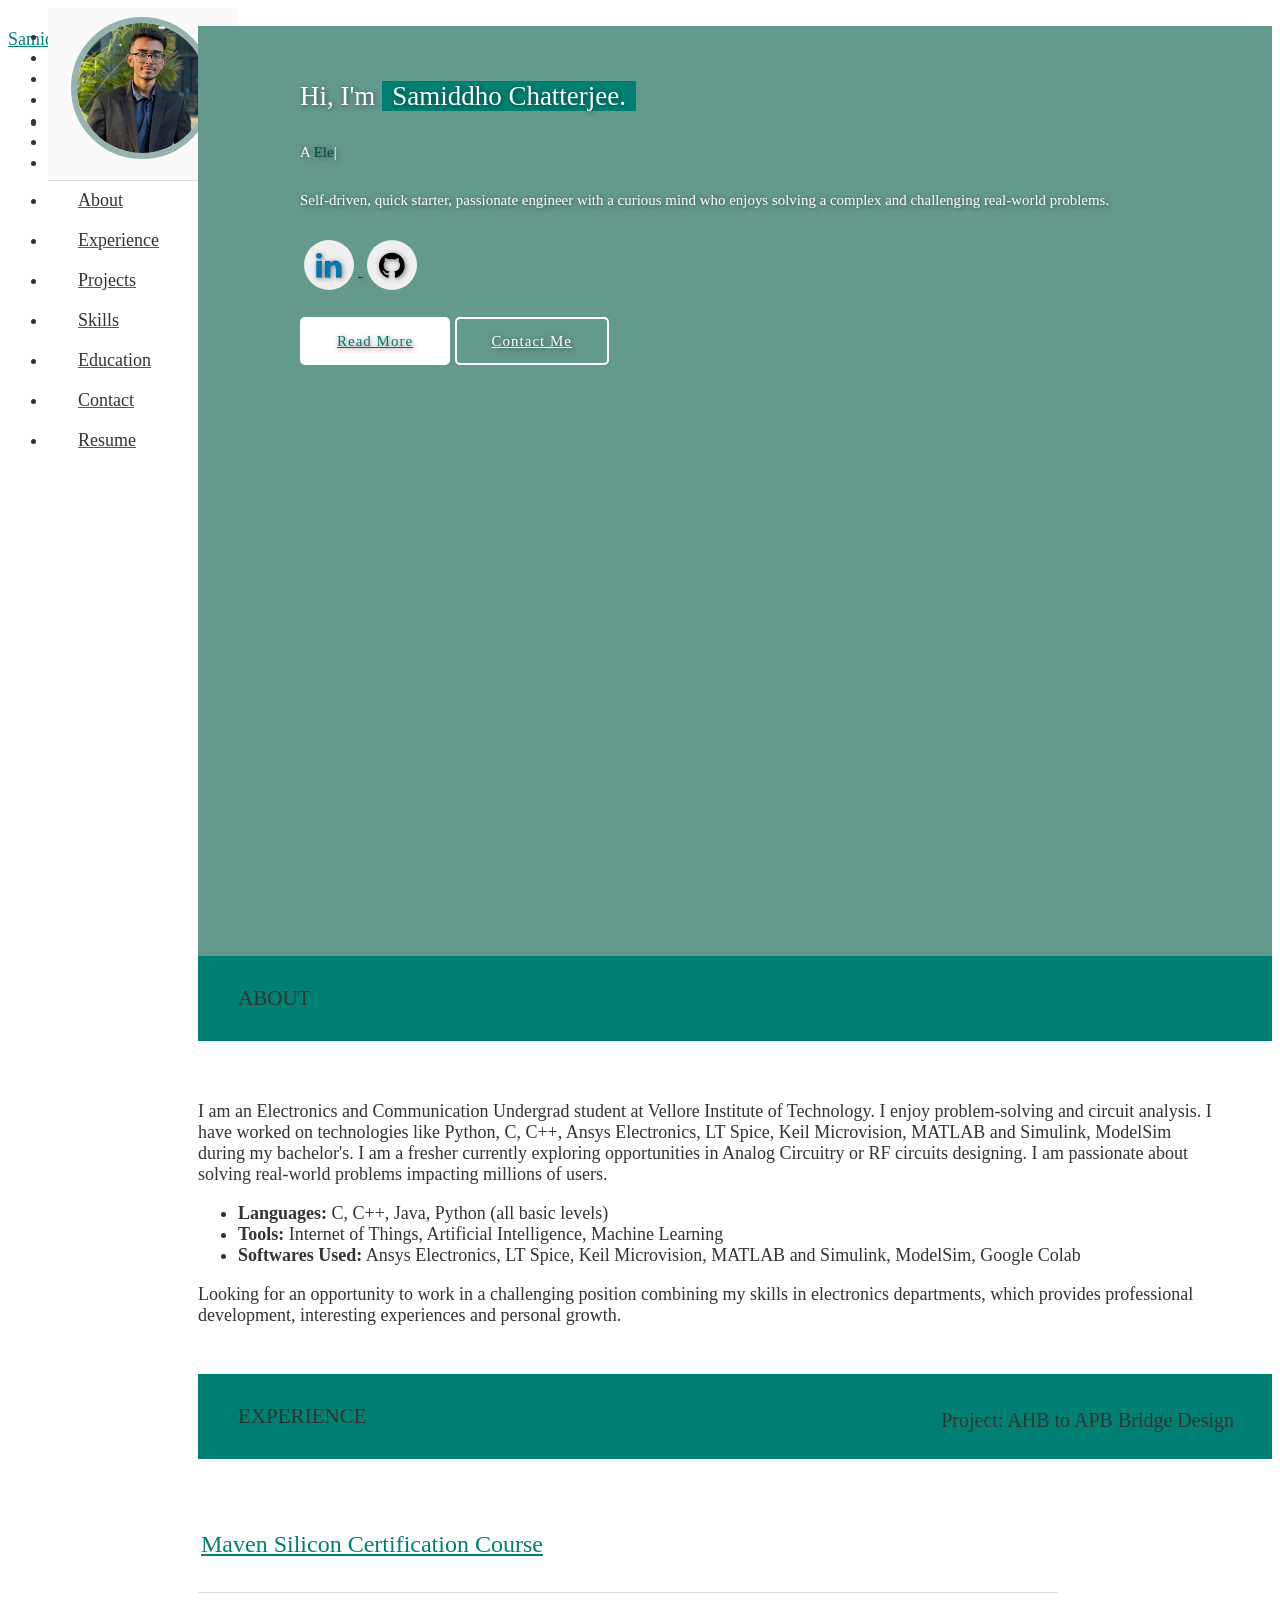
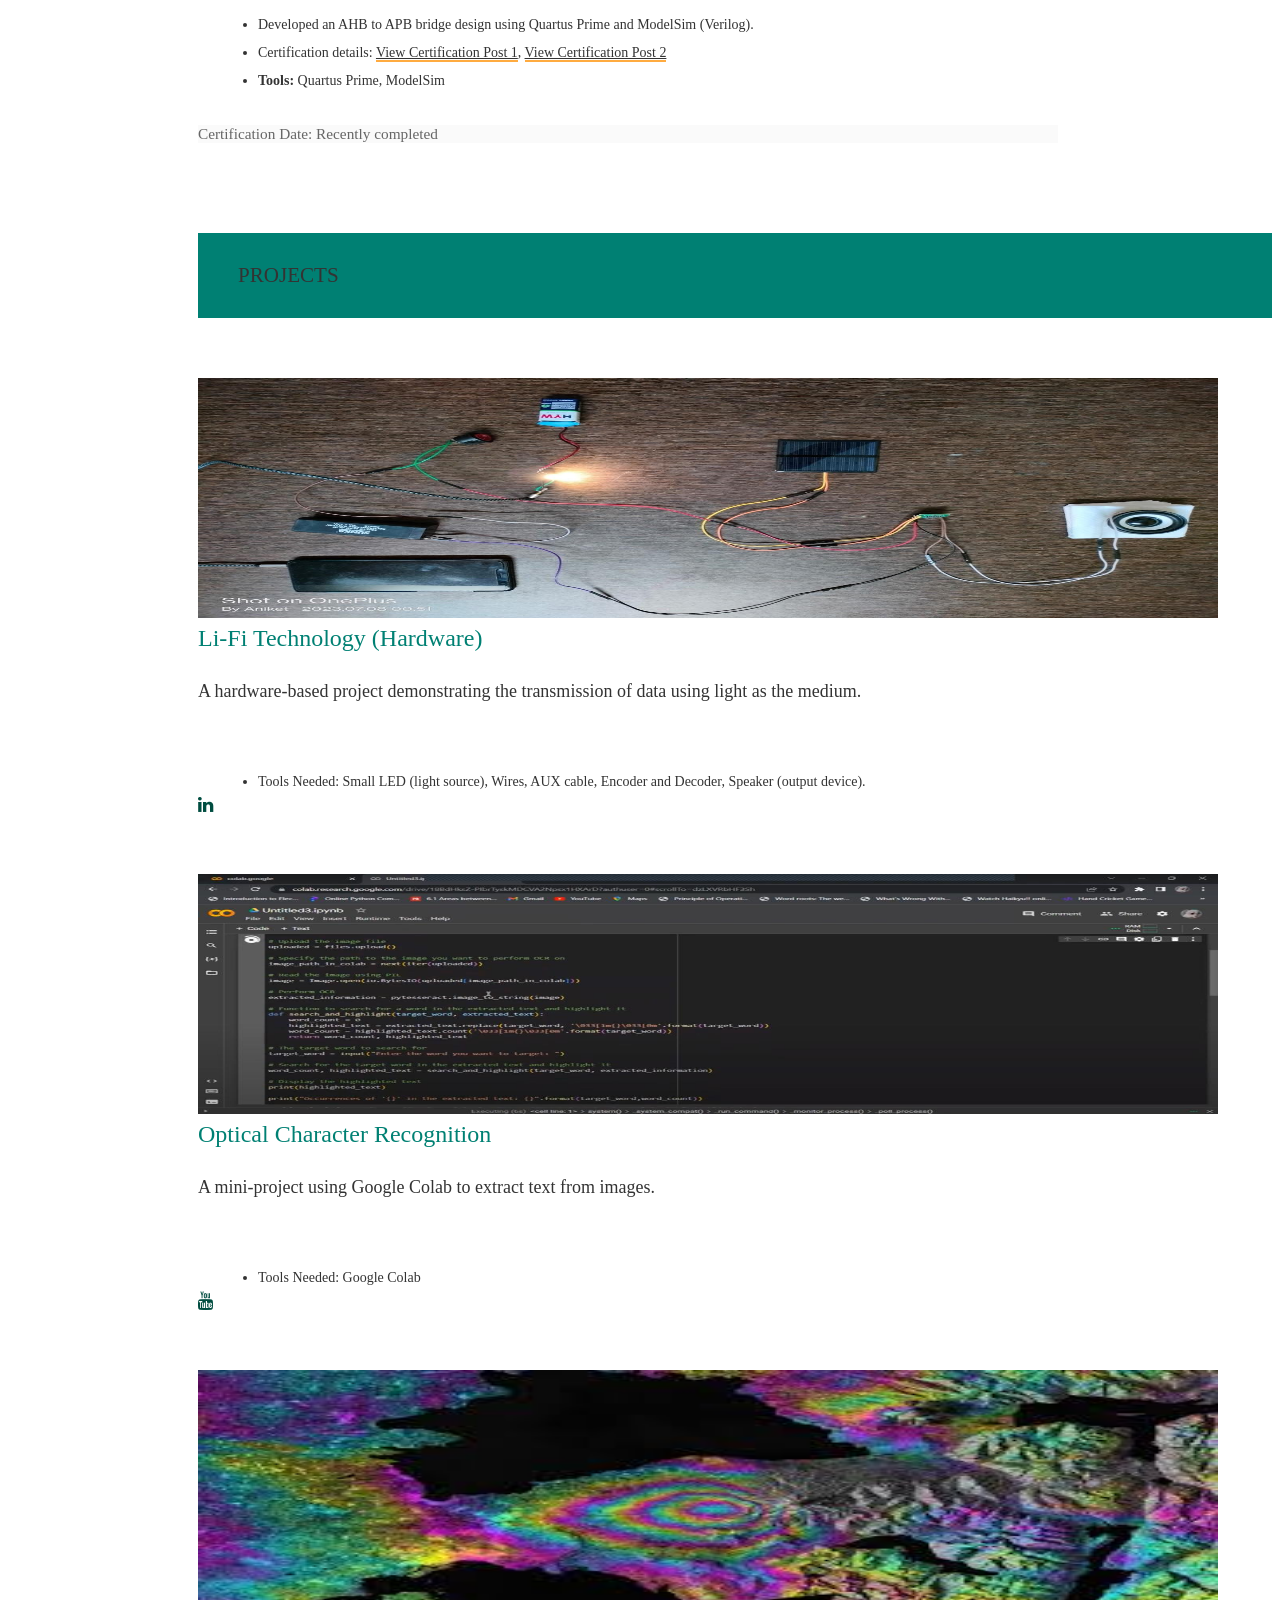
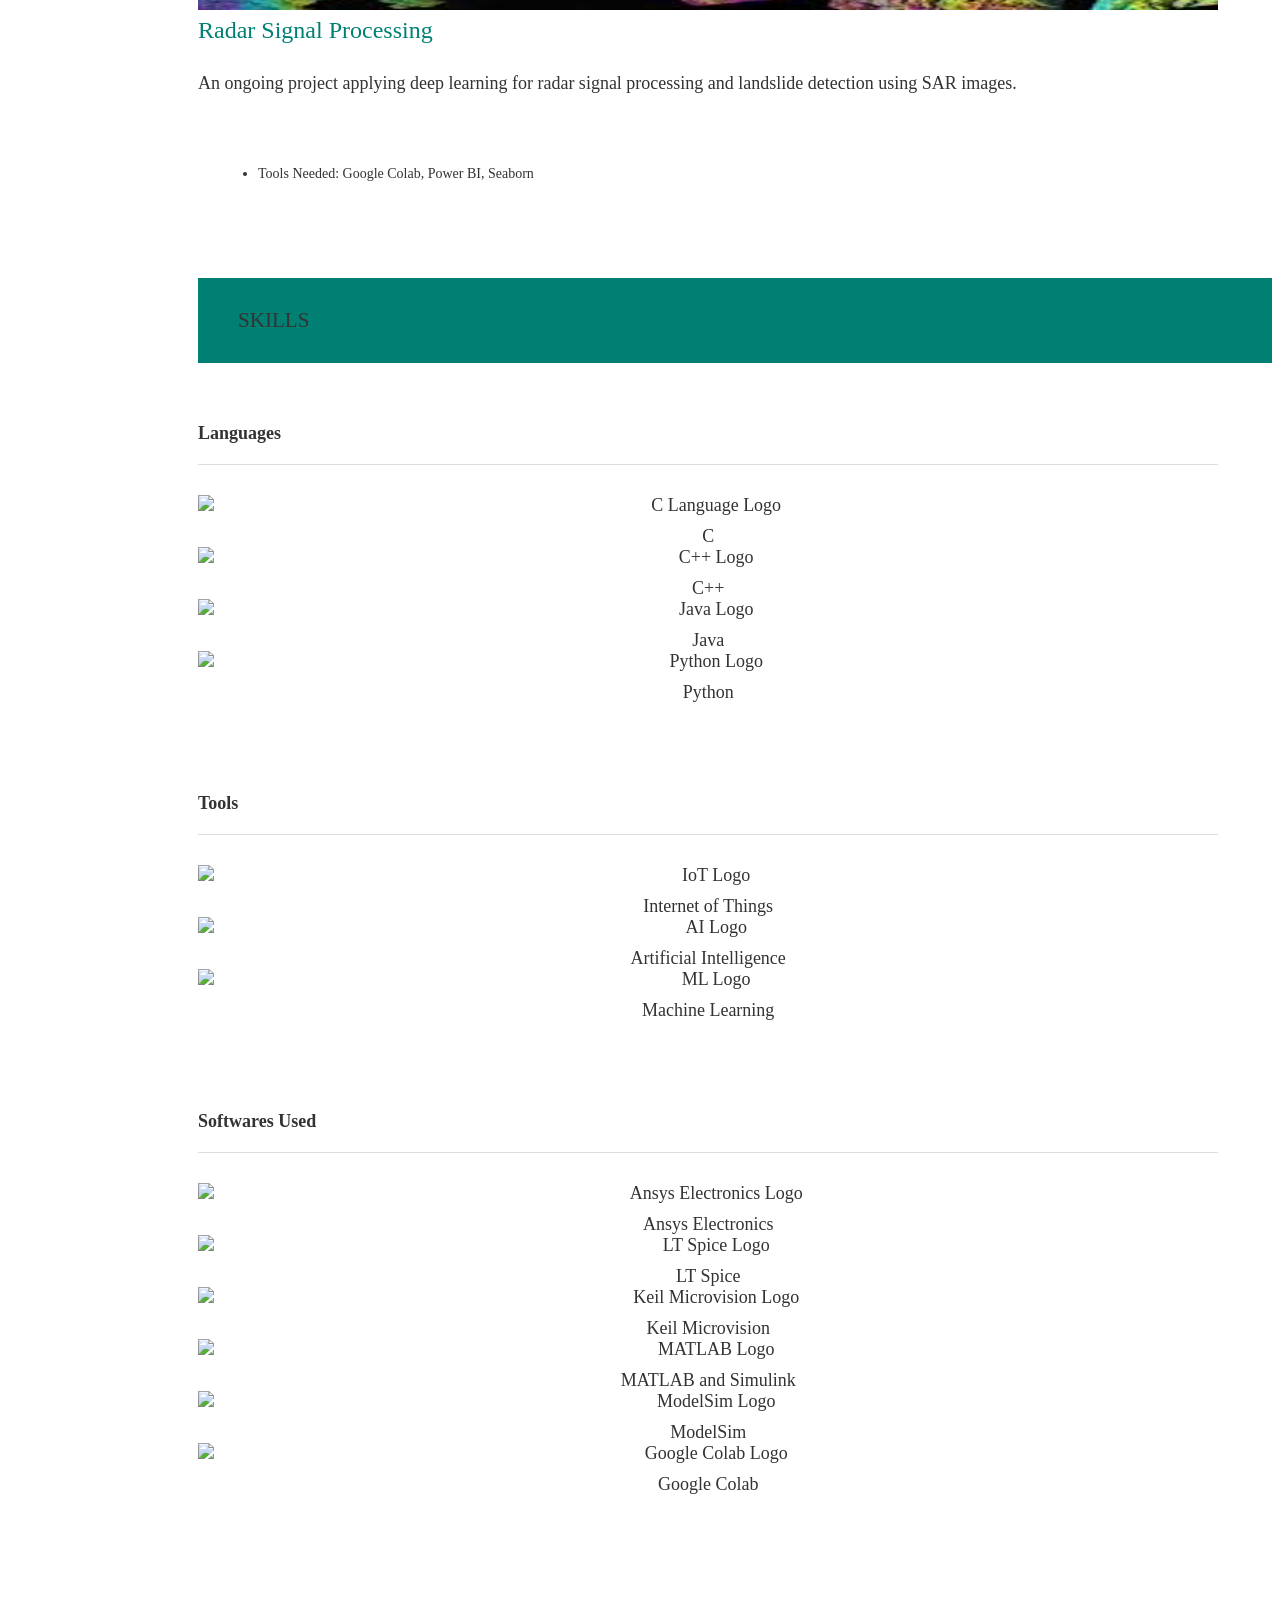
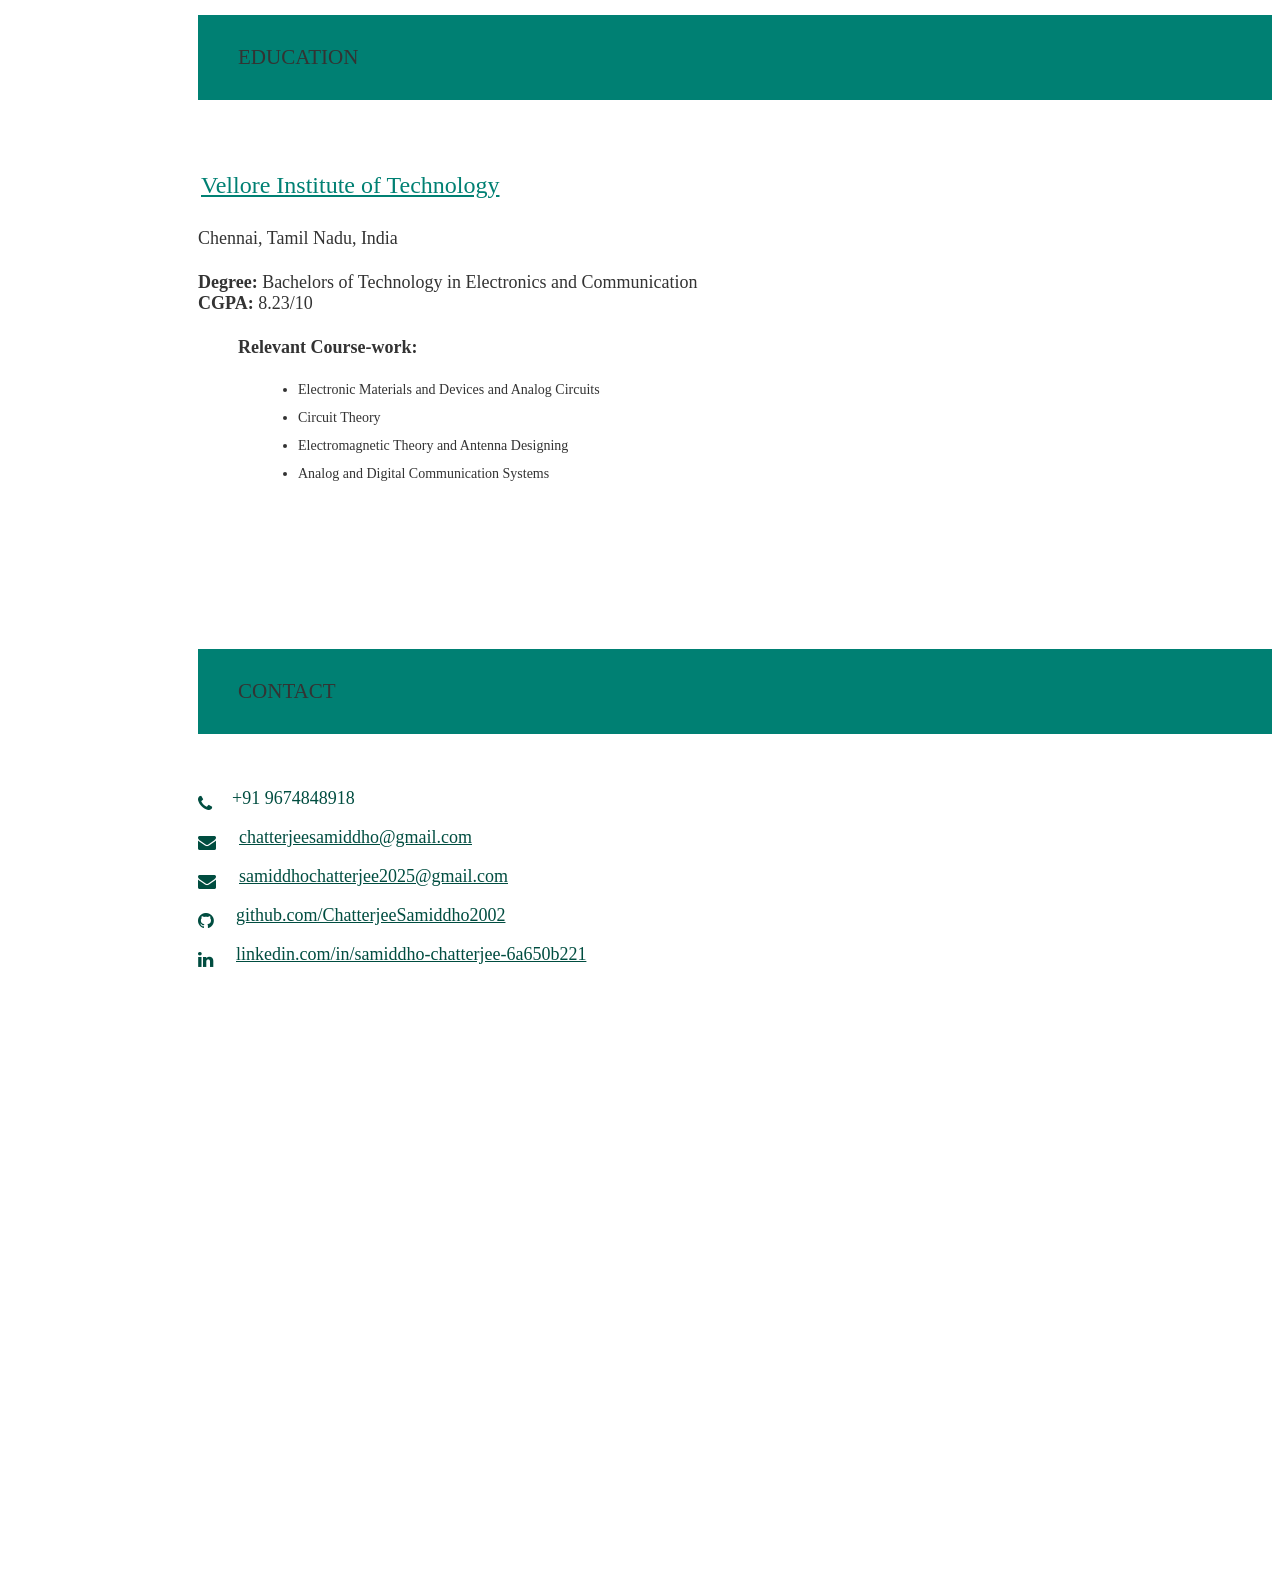
==== commit 014bc22c: "removed style" ====
--- a/index.html
+++ b/index.html
@@ -84,7 +84,7 @@
       </li>
 
       <li class="bold">
-        <a aria-label="Open Varad's resume in a new tab" href="https://varadbhogayata.github.io/Samiddho_CV.pdf" target="_blank"
+        <a aria-label="Open Varad's resume in a new tab" href="/assets/resume/Samiddho_CV.pdf" target="_blank"
         class="waves-effect waves-dark teal-text"><i class="mdi-file-folder-open small"></i><span>Resume</span></a>  
       </li>
     </ul>
@@ -131,7 +131,7 @@
       </li>
       <li class="bold">
         <a aria-label="Open Varad's Resume in a new tab"
-          href="https://varadbhogayata.github.io/Samiddho_CV.pdf" target="_blank"
+          href="/assets/resume/Samiddho_CV.pdf" target="_blank"
           class="waves-effect waves-dark teal-text"><i class="mdi-file-folder-open small"></i><span>Resume</span></a>
       </li>
     </ul>
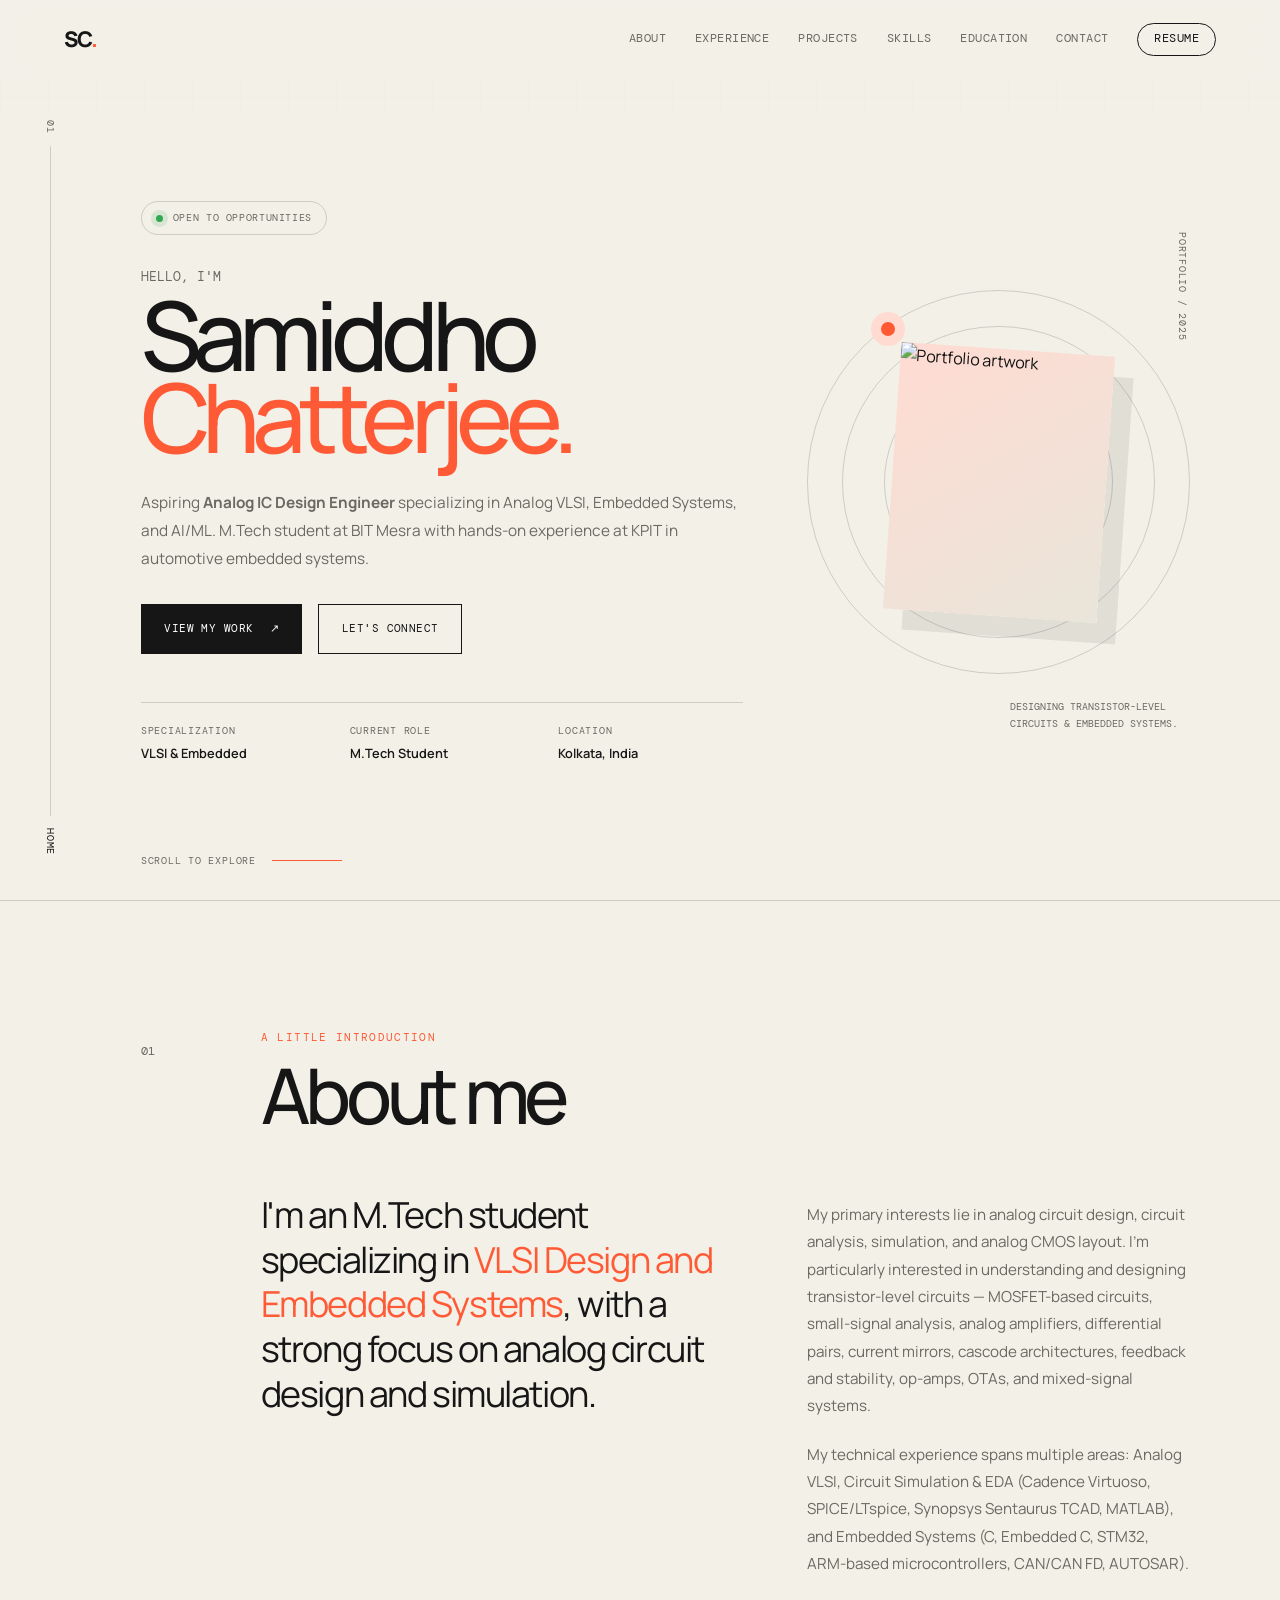
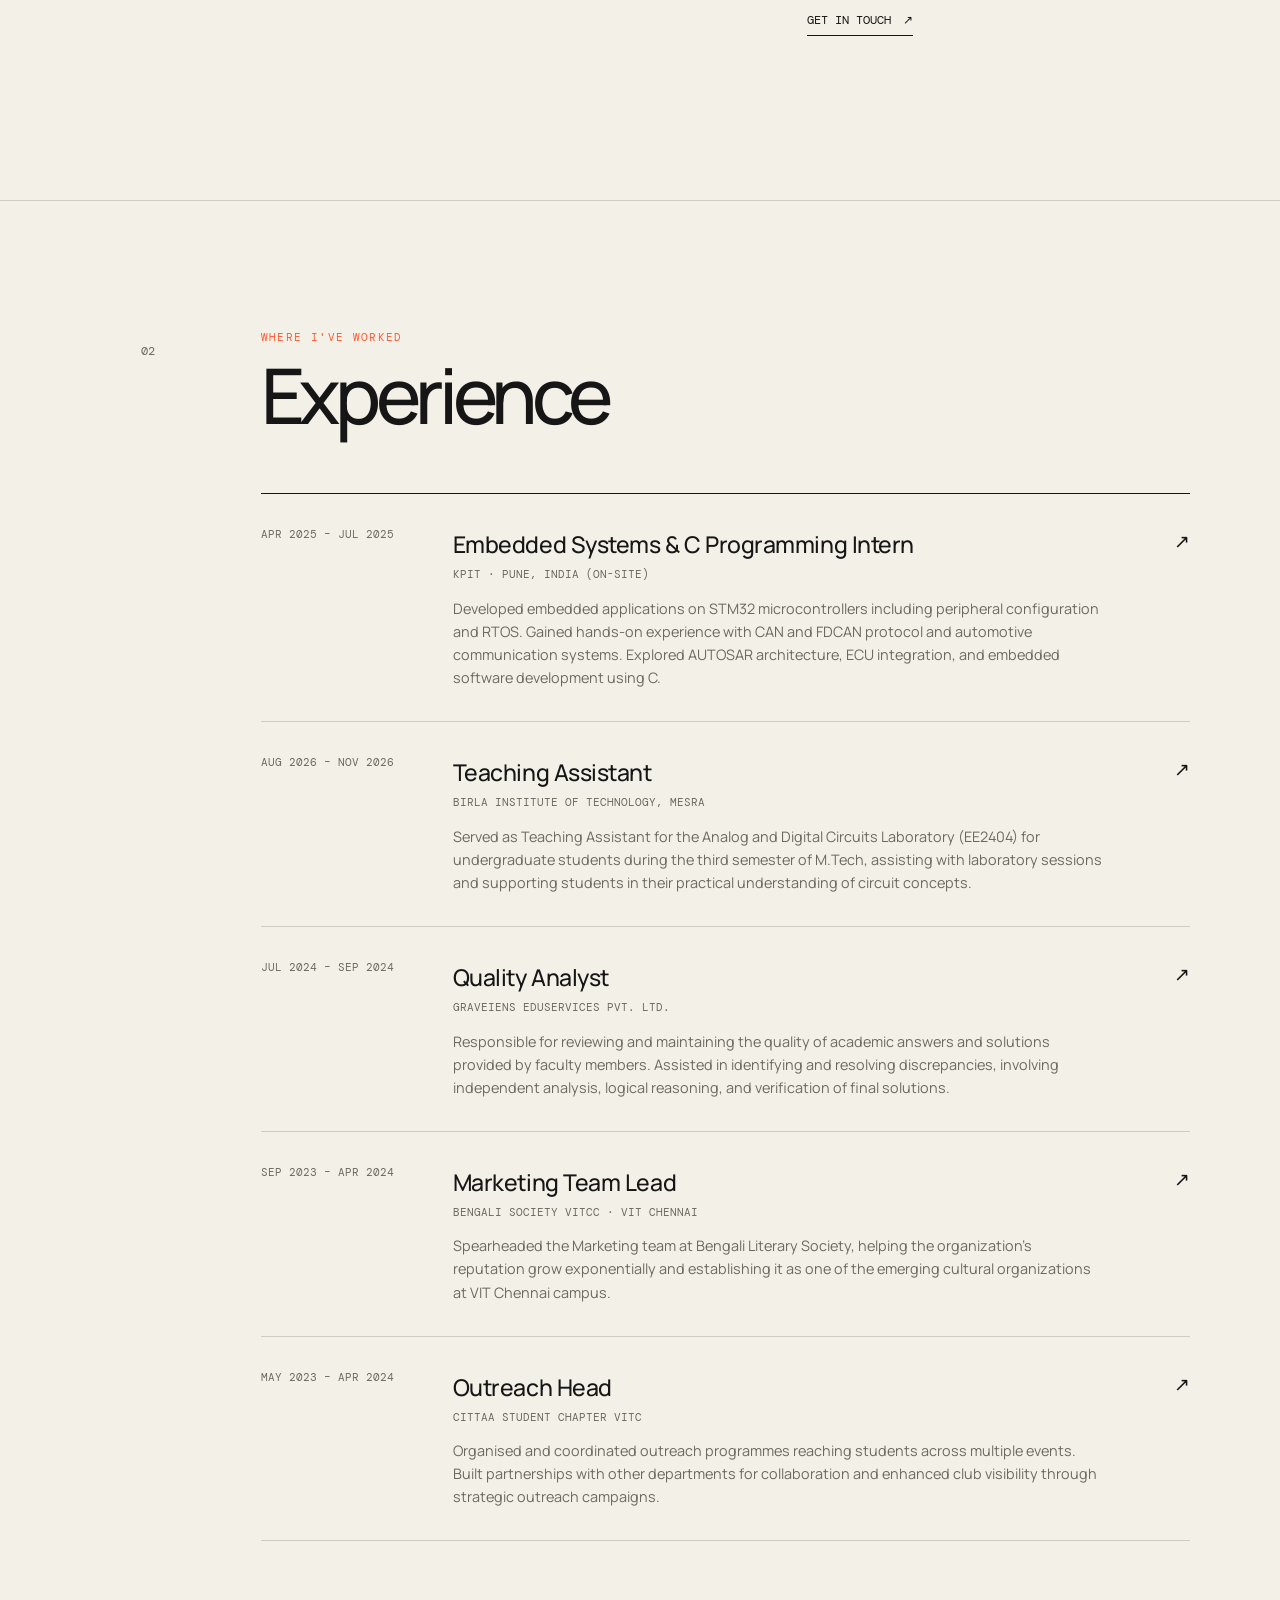
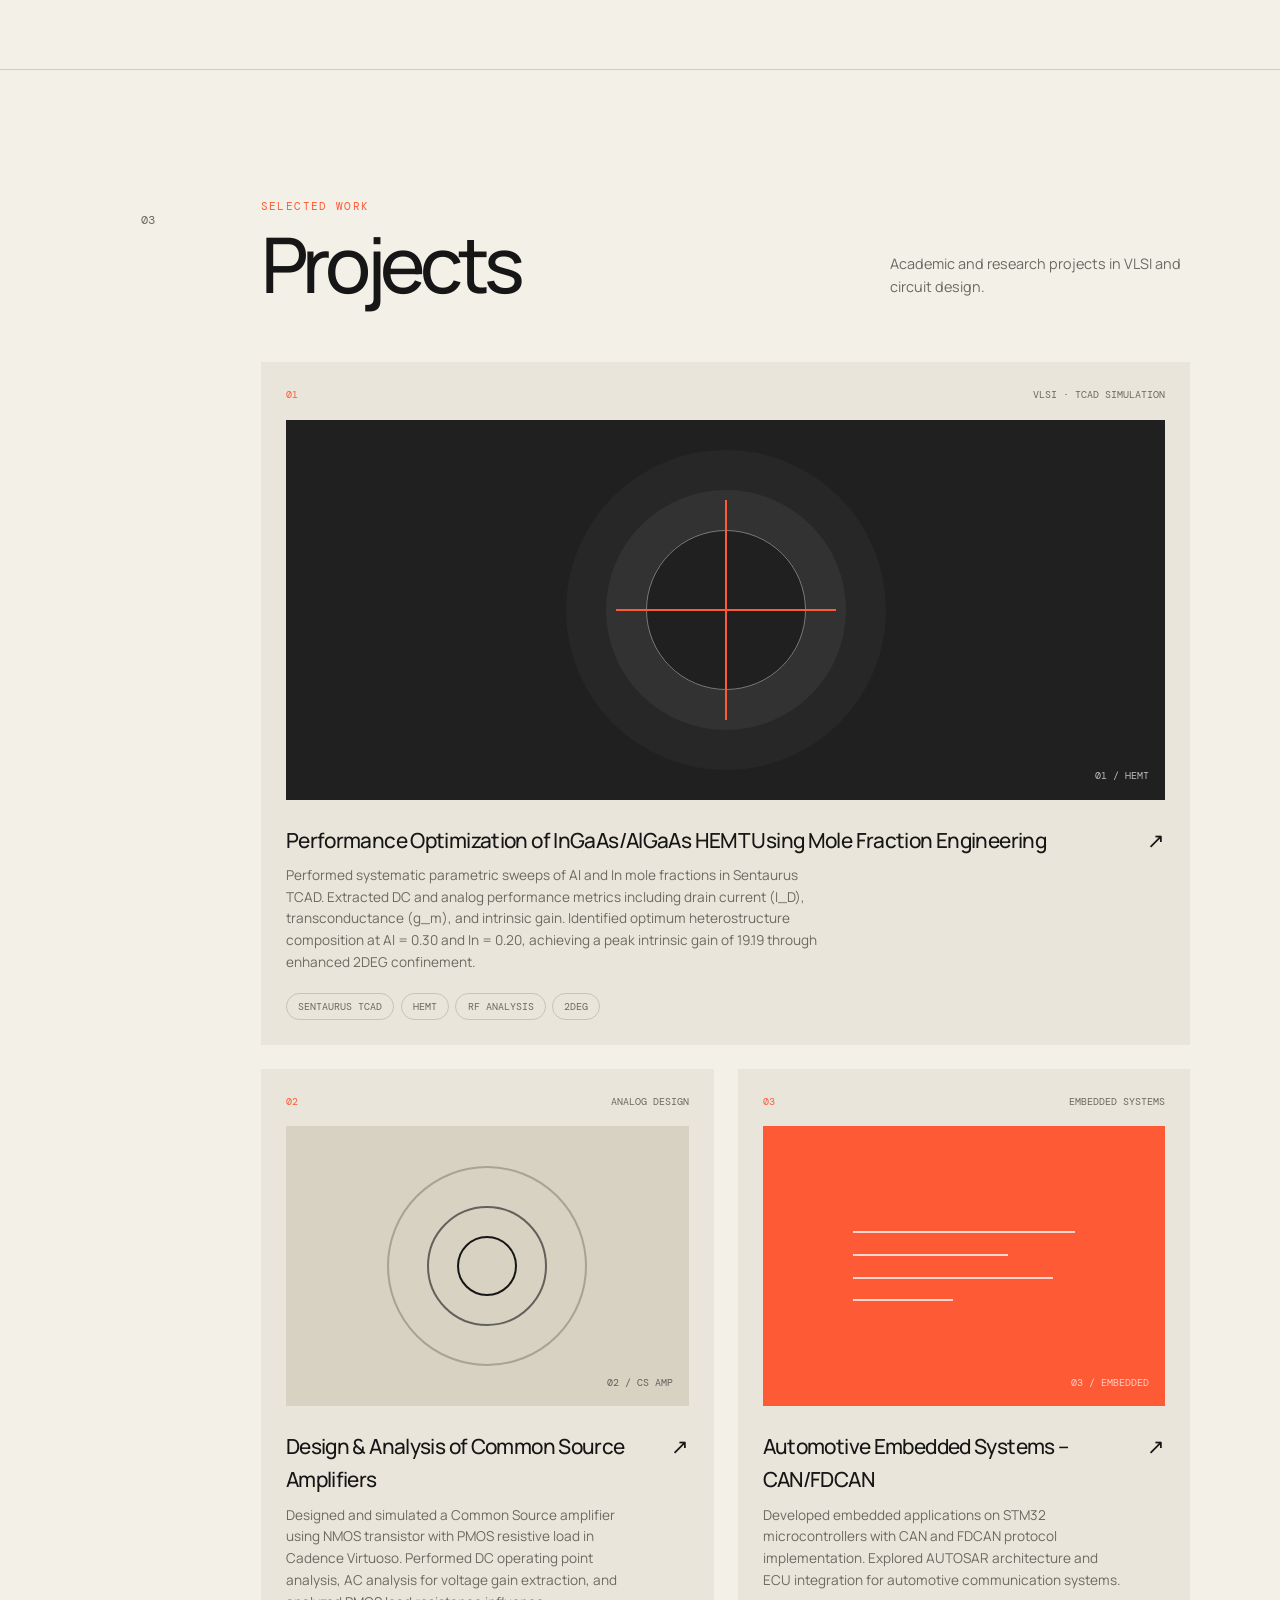
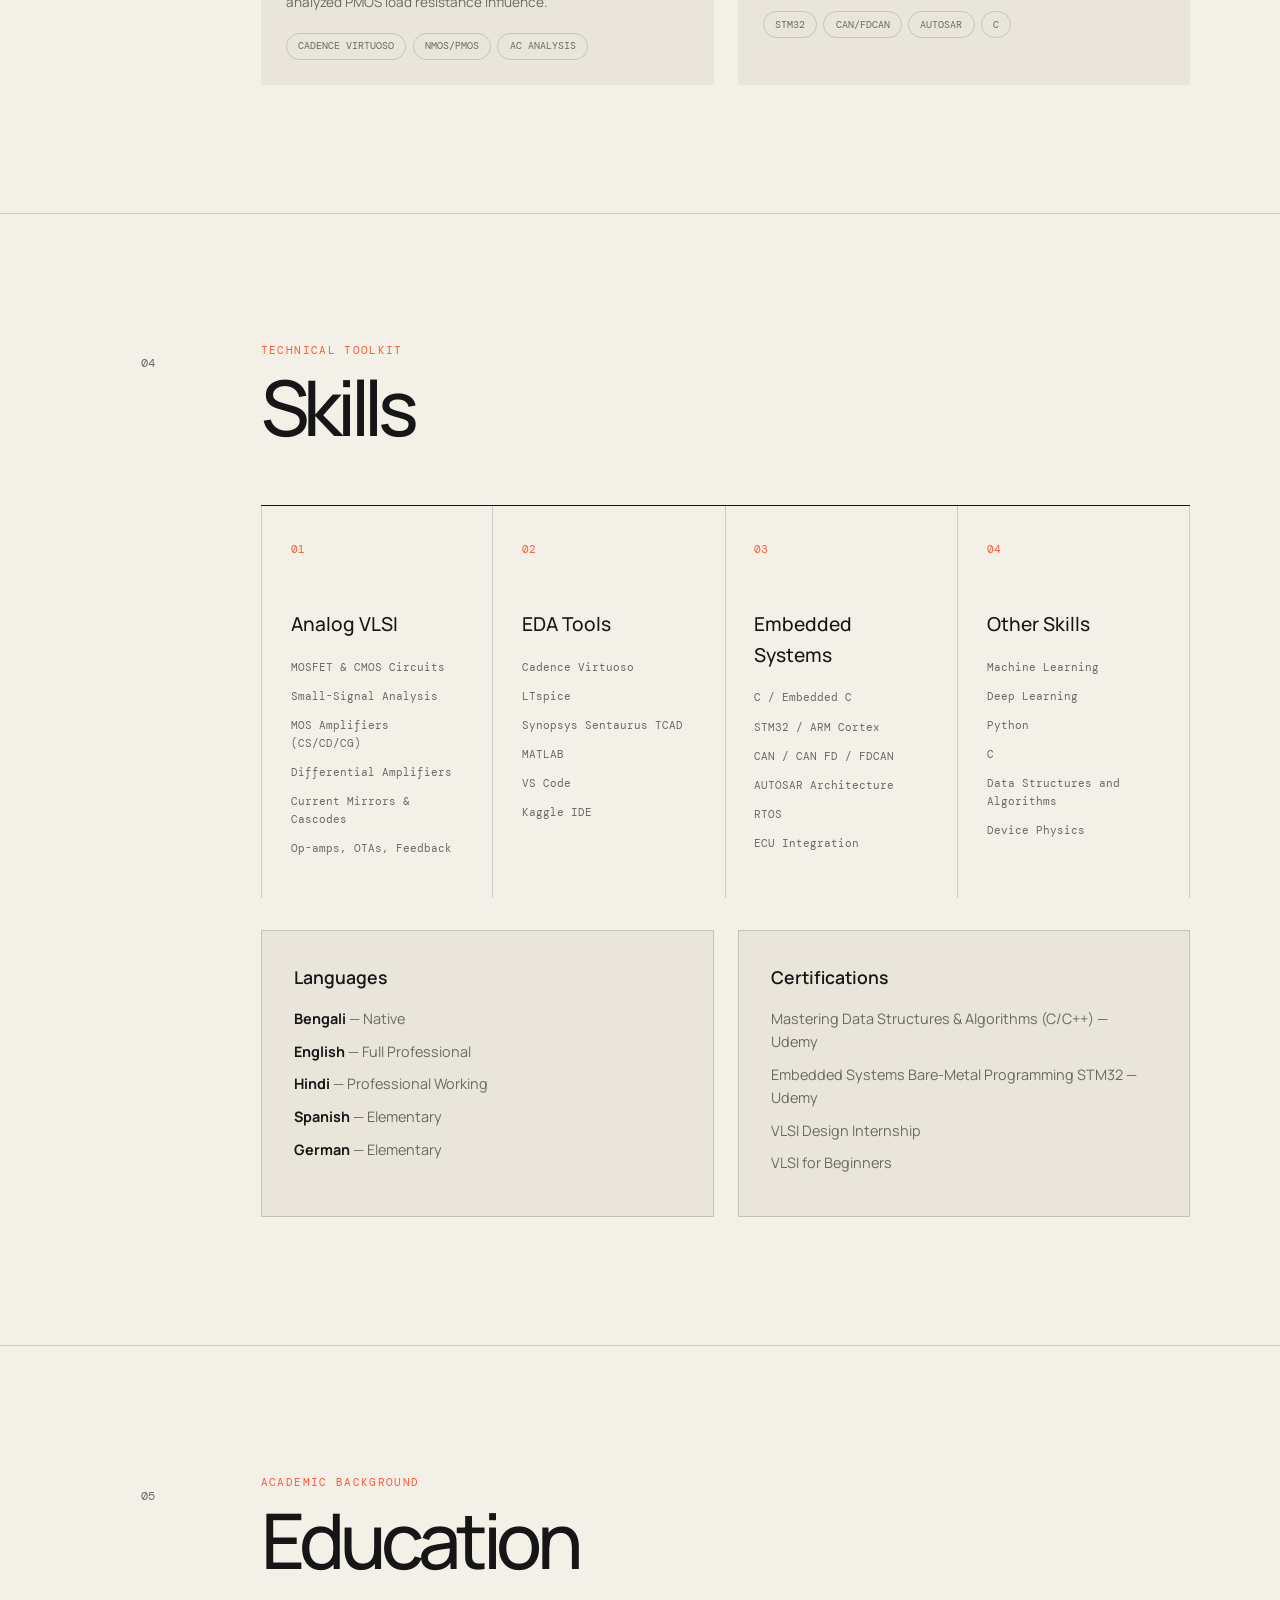
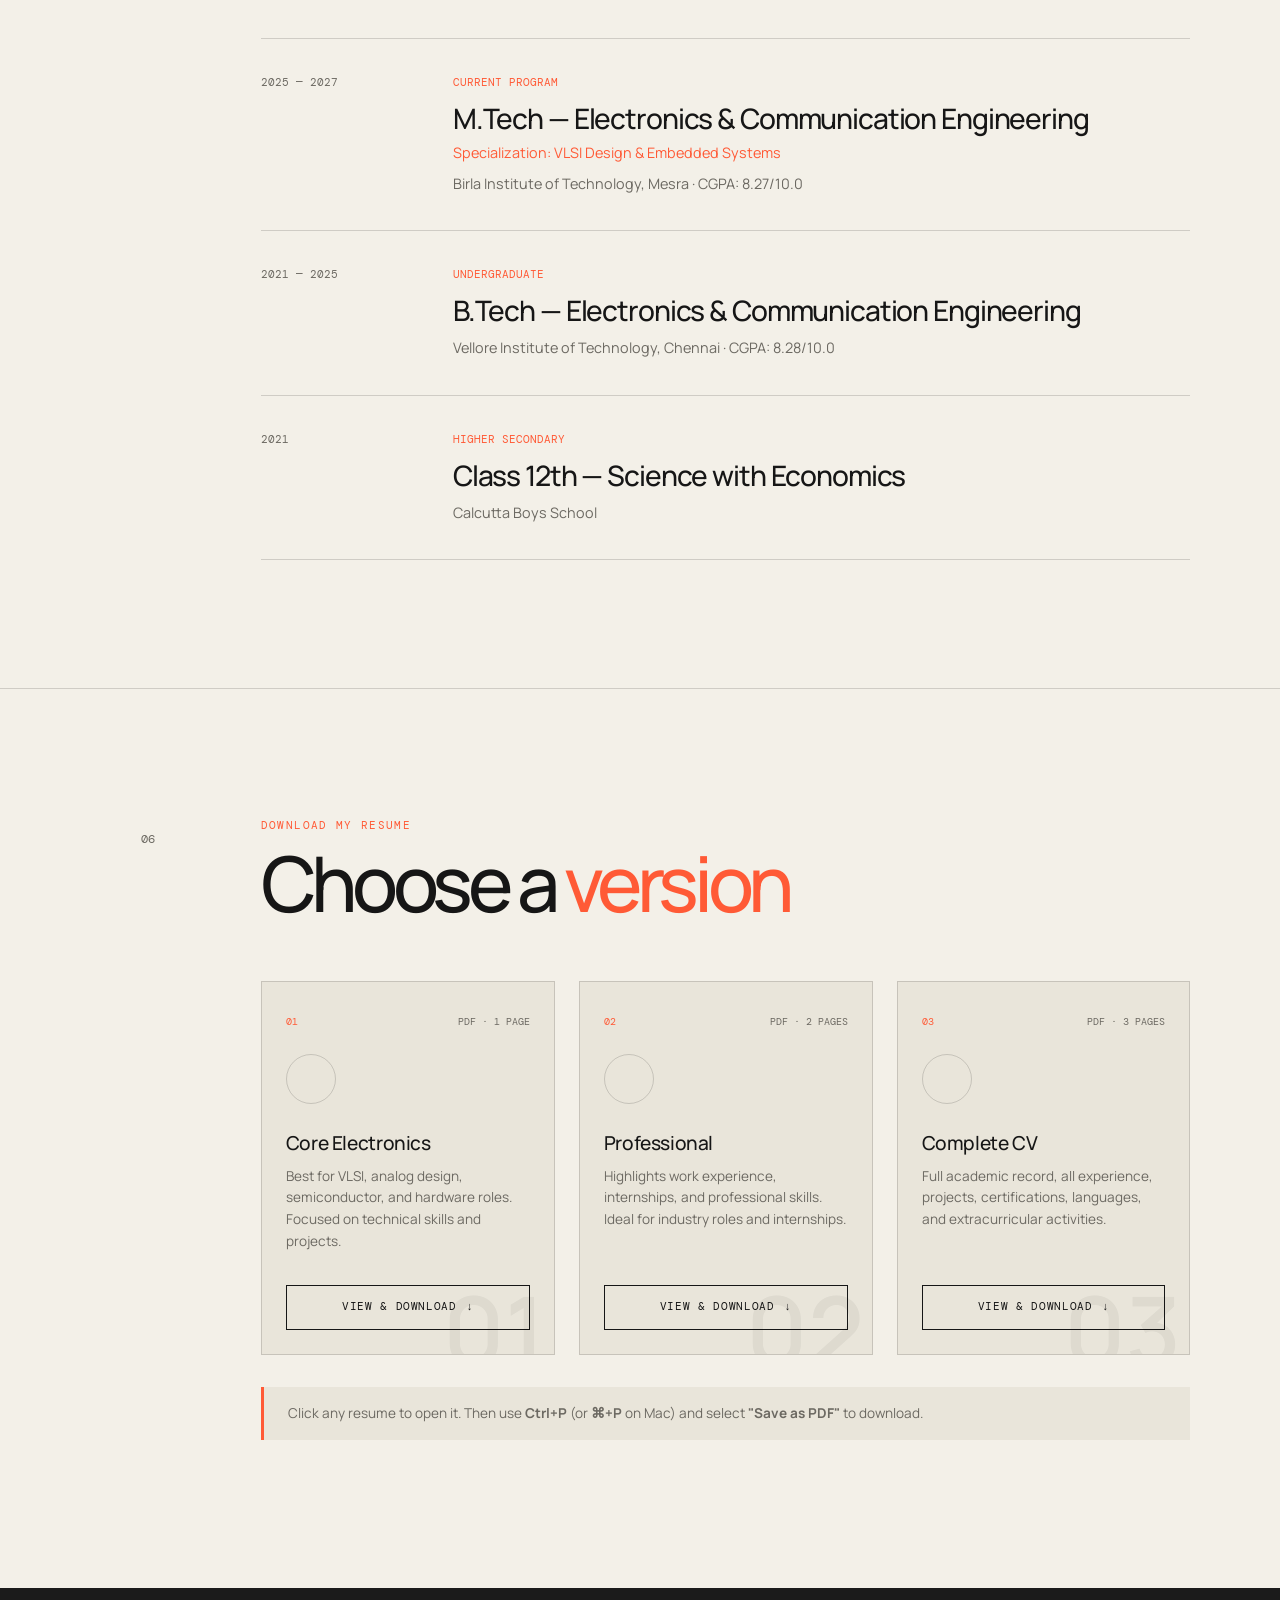
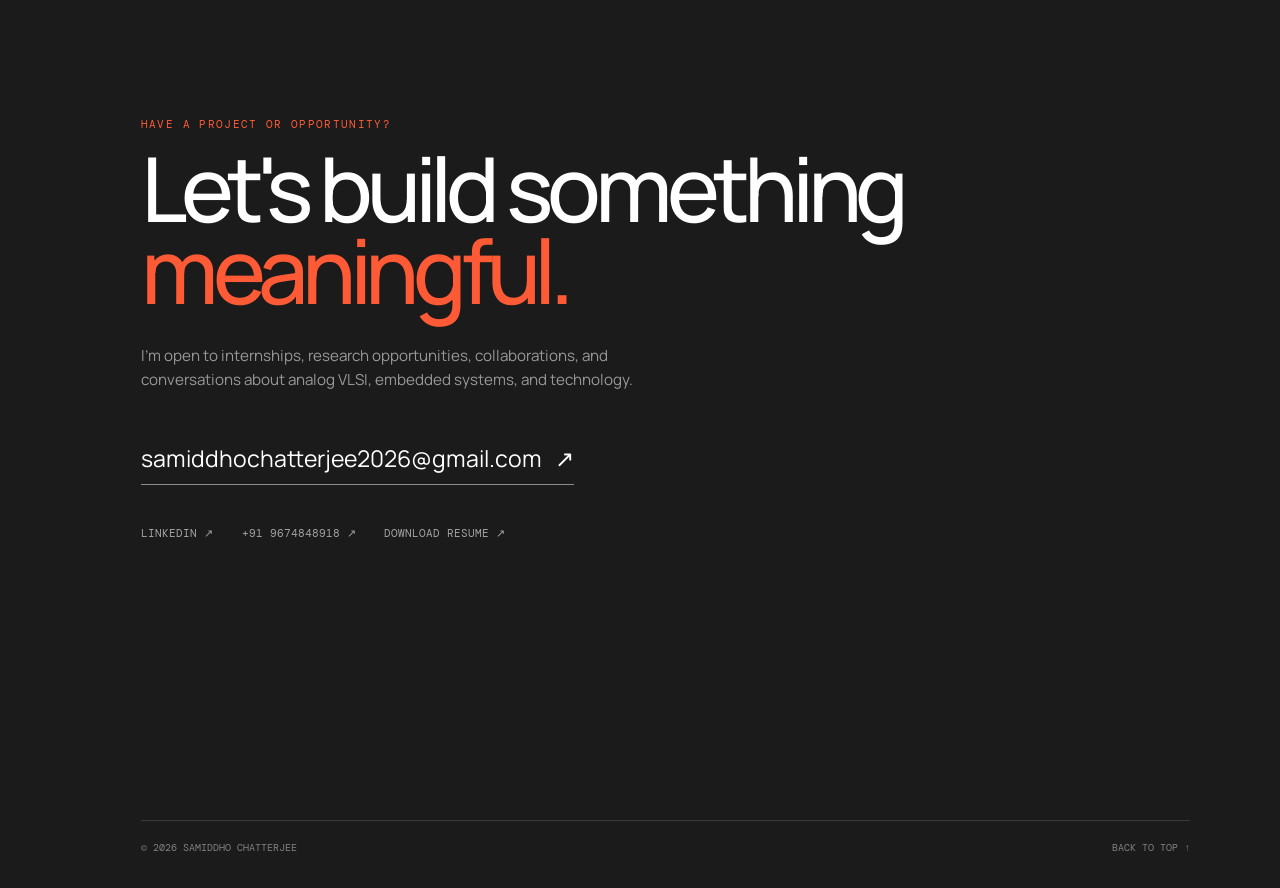
==== commit 970b2967: "Add files via upload Updated Portfolio" ====
--- a/index.html
+++ b/index.html
@@ -1,527 +1,558 @@
-<!-- <!DOCTYPE html> -->
-<html lang="en">
-
-<head>
-  <meta charset="utf-8" />
-  <meta name="viewport" content="width=device-width initial-scale=1" />
-  <meta http-equiv="X-UA-Compatible" content="IE=edge" />
-
-  <!-- Google Tag Manager -->
-  <script>(function(w,d,s,l,i){w[l]=w[l]||[];w[l].push({'gtm.start':
-  new Date().getTime(),event:'gtm.js'});var f=d.getElementsByTagName(s)[0],
-  j=d.createElement(s),dl=l!='dataLayer'?'&l='+l:'';j.async=true;j.src=
-  'https://www.googletagmanager.com/gtm.js?id='+i+dl;f.parentNode.insertBefore(j,f);
-  })(window,document,'script','dataLayer','GTM-PGZH8HT');</script>
-  <!-- End Google Tag Manager -->
-
-  <!-- Materialize - Compiled and minified CSS-->
-  <link rel="stylesheet" href="//cdnjs.cloudflare.com/ajax/libs/materialize/0.95.3/css/materialize.min.css" />
-  <!-- Font Awesome Icon - CSS-->
-  <link rel="stylesheet" href="//maxcdn.bootstrapcdn.com/font-awesome/4.3.0/css/font-awesome.min.css" />
-  <!-- Custom Styles-->
-  <link rel="stylesheet" href="/assets/css/style.css" />
-  <title>Samiddho Chatterjee | Electronics Engineer</title>
-
-  <!-- Global site tag (gtag.js) - Google Analytics -->
-  <script async src="https://www.googletagmanager.com/gtag/js?id=UA-126939217-2"></script>
-  <script>
-    window.dataLayer = window.dataLayer || [];
-    function gtag() { dataLayer.push(arguments); }
-    gtag('js', new Date());
-
-    gtag('config', 'UA-126939217-2');
-  </script>
-</head>
-
-<body>
-  <!-- Google Tag Manager (noscript) -->
-  <noscript><iframe src="https://www.googletagmanager.com/ns.html?id=GTM-PGZH8HT"
-  height="0" width="0" style="display:none;visibility:hidden"></iframe>
-  </noscript>
-  
-  <!-- Navigation Menu-->
-  <!-- Nav class 1 -->
-  <nav class="hide-on-small-only">
-    <ul class="side-nav fixed section table-of-contents">
-
-      <li class="logo">
-        <a id="logo-container" aria-label="Navigate to the beginning of the page" href="#intro"
-          class="brand-logo grey-blue-text">
-          <img src="/assets/img/me.jpeg" class="circle img-responsive profile-pic" alt="avatar">
-        </a>
-      </li>
-
-      <li class="bold">
-        <a aria-label="Navigate to the About section" href="#about" class="waves-effect waves-dark teal-text"><i
-            class="mdi-social-person small"></i><span>About</span></a>
-      </li>
-      <li class="bold">
-        <a aria-label="Navigate to the Experience section" href="#experience"
-          class="waves-effect waves-dark teal-text"><i
-            class="mdi-action-trending-up small"></i><span>Experience</span></a>
-      </li>
-
-      <li class="bold">
-        <a aria-label="Navigate to the Projects section" href="#projects" class="waves-effect waves-dark teal-text"><i
-            class="mdi-av-my-library-books small"></i><span>Projects</span></a>
-      </li>
-
-      <li class="bold">
-
-        <a aria-label="Navigate to the Skills section" href="#skills" class="waves-effect waves-dark teal-text"><i
-            class="mdi-action-assessment small"></i><span>Skills</span></a>
-      </li>
-      
-      <li class="bold">
-        <a aria-label="Navigate to the Education section" href="#education" class="waves-effect waves-dark teal-text"><i
-            class="mdi-social-school small"></i><span>Education</span></a>
-      </li>
-
-      <li class="bold">
-
-        <a aria-label="Navigate to the Contact section" href="#contact" class="waves-effect waves-dark teal-text"><i
-            class="mdi-content-mail small"></i><span>Contact</span></a>
-      </li>
-
-      <li class="bold">
-        <a aria-label="Open Varad's resume in a new tab" href="/assets/resume/Samiddho_CV.pdf" target="_blank"
-        class="waves-effect waves-dark teal-text"><i class="mdi-file-folder-open small"></i><span>Resume</span></a>  
-      </li>
-    </ul>
-  </nav>
-
-  <!-- Nav class 2 -->
-  <nav class="hide-on-large only trigger z-depth-1">
-    <a aria-label="Toggle visibility of the mobile navbar" href="#" data-activates="slide-out"
-      class="button-collapse"><i class="mdi-navigation-menu"></i></a>
-    <div class="name-title">
-      <a id="name" aria-label="Navigate to the beginning of the page" href="#" class="teal-text">Samiddho
-        Chatterjee</a><span class="black-text">Electronics Engineer</span>
-    </div>
-  </nav>
-
-  <!-- Nav class 3 -->
-  <nav class="hide-on-large only">
-    <ul id="slide-out" class="side-nav">
-      <li class="bold">
-        <a aria-label="Navigate to the About section" href="#about" class="waves-effect waves-dark teal-text"><i
-            class="mdi-social-person small"></i><span>About</span></a>
-      </li>
-      <li class="bold">
-        <a aria-label="Navigate to the Experience section" href="#experience"
-          class="waves-effect waves-dark teal-text"><i
-            class="mdi-action-trending-up small"></i><span>Experience</span></a>
-      </li>
-      <li class="bold">
-        <a aria-label="Navigate to the Projects section" href="#projects" class="waves-effect waves-dark teal-text"><i
-            class="mdi-av-my-library-books small"></i><span>Projects</span></a>
-      </li>
-      <li class="bold">
-        <a aria-label="Navigate to the Skills section" href="#skills" class="waves-effect waves-dark teal-text"><i
-            class="mdi-action-assessment small"></i><span>Skills</span></a>
-      </li>
-
-      <li class="bold">
-        <a aria-label="Navigate to the Education section" href="#education" class="waves-effect waves-dark teal-text"><i
-            class="mdi-social-school small"></i><span>Education</span></a>
-      </li>
-      <li class="bold">
-        <a aria-label="Navigate to the Contact section" href="#contact" class="waves-effect waves-dark teal-text"><i
-            class="mdi-content-mail small"></i><span>Contact</span></a>
-      </li>
-      <li class="bold">
-        <a aria-label="Open Varad's Resume in a new tab"
-          href="/assets/resume/Samiddho_CV.pdf" target="_blank"
-          class="waves-effect waves-dark teal-text"><i class="mdi-file-folder-open small"></i><span>Resume</span></a>
-      </li>
-    </ul>
-  </nav>
-
-  <!-- Main Content-->
-  <main>
-    <!-- First Section: Heading lines and image -->
-    <section id="intro" class="section scrollspy full-height">
-      <div class="overlay"></div>
-      <div class="container">
-        <div class="col-md-9">
-          <div class="content section-padding valign" style="margin-left: 10%; margin-top: 50px;">
-            <div class="caption">
-              <h2>Hi, I'm <span class="teal">Samiddho Chatterjee.</span></h2>
-              <h5 style="color:#fff">A <span class="typing" style="font-weight: 300; color:#004d40"></span></h5>
-              <h5>Self-driven, quick starter, passionate engineer with a curious mind who enjoys solving a complex and challenging real-world problems.</h5>
-            </div>
-            <div class="social">
-              <a href="https://www.linkedin.com/in/samiddho-chatterjee-6a650b221" target="_blank">
-                <button class="icon-btn linkedin">
-                  <i class="fa fa-linkedin"></i>
-                </button>
-              </a>
-              <a href="https://github.com/ChatterjeeSamiddho2002/" target="_blank">
-                <button class="icon-btn github">
-                  <i class="fa fa-github"></i>
-                </button>
-              </a>
-            </div>
-            <div class='buttons'>
-              <a href="#about" class="readme">Read More</a>
-              <a href="#contact" class="contactme">Contact Me</a>
-            </div>
-          </div>
-        </div>
-      </div>
-    </section>
-
-    <!-- Second Section: About -->
-    <section id="about" class="section scrollspy">
-      <h3 class="page-title white-text teal">About</h3>
-      <div class="container flow-text">
-     
-        <p>
-          I am an Electronics and Communication Undergrad student at Vellore Institute of Technology. I enjoy problem-solving and circuit analysis. I have worked on technologies like Python, C, C++, Ansys Electronics, LT Spice, Keil Microvision, MATLAB and Simulink, ModelSim during my bachelor's. I am a fresher currently exploring opportunities in Analog Circuitry or RF circuits designing. I am passionate about solving real-world problems impacting millions of users.
-        </p>
-        <p>
-          <ul>
-            <li><b>Languages:</b> C, C++, Java, Python (all basic levels)</li>
-            <li><b>Tools:</b> Internet of Things, Artificial Intelligence, Machine Learning</li>
-            <li><b>Softwares Used:</b> Ansys Electronics, LT Spice, Keil Microvision, MATLAB and Simulink, ModelSim, Google Colab</li>
-          </ul>
-        </p>
-        
-        
-        <p>
-          Looking for an opportunity to work in a challenging position combining my skills in electronics departments, which provides professional development, interesting experiences and personal growth.
-        </p>
-      </div>
-    </section>
-
-
-    <!-- Third Section: Experience -->
-    <section id="experience" class="section scrollspy">
-      <h3 class="page-title white-text teal">Experience</h3>
-      <div class="container">
-
-        <!-- Latest Experience -->
-        <div class="card">
-          <div class="card-content">
-            <div class="row">
-              <div class="col s12 m2">
-                <a href="https://www.linkedin.com/posts/samiddho-chatterjee-6a650b221_hello-everyone-hope-this-post-finds-you-activity-7134378843431202816-7yxD?utm_source=share&utm_medium=member_desktop" 
-                   target="_blank">
-                </a>
-              </div>
-              <div class="col s12 m10">
-                <p>
-                  <span class="card-title">
-                    <a href="https://www.linkedin.com/posts/samiddho-chatterjee-6a650b221_hello-everyone-hope-this-post-finds-you-activity-7134378843431202816-7yxD?utm_source=share&utm_medium=member_desktop" 
-                       target="_blank" 
-                       class="teal-text hoverline">Maven Silicon Certification Course</a>
-                  </span>
-                </p>
-              </div>
-            </div>
-            <div class="role brown-text text-darken-2">Project: AHB to APB Bridge Design</div>
-            <ul>
-              <li>
-                Developed an AHB to APB bridge design using Quartus Prime and ModelSim (Verilog).
-              </li>
-              <li>
-                Certification details: 
-                <a href="https://www.linkedin.com/posts/samiddho-chatterjee-6a650b221_hello-everyone-hope-this-post-finds-you-activity-7134378843431202816-7yxD?utm_source=share&utm_medium=member_desktop" 
-                   target="_blank">View Certification Post 1</a>, 
-                <a href="https://www.linkedin.com/posts/samiddho-chatterjee-6a650b221_hello-everyone-hope-this-post-finds-you-activity-7133668911694155776-ewf-?utm_source=share&utm_medium=member_desktop" 
-                   target="_blank">View Certification Post 2</a>
-              </li>
-              <li>
-                <b>Tools:</b> Quartus Prime, ModelSim
-              </li>
-            </ul>
-          </div>
-          <div class="card-action">
-            <span>Certification Date: Recently completed</span>
-          </div>
-        </div>
-        
-
-      </div>
-    </section>
-
-    <!-- Fourth Section: Projects -->
-    <section id="projects" class="section scrollspy">
-      <h3 class="page-title white-text teal">Projects</h3>
-      <div class="container">
-        <div class="row">
-
-          <div class="col s12 m6 l4">
-            <div class="card medium">
-              <div class="card-image waves-effect waves-block waves-light">
-                <img alt="Screenshot of Li-Fi Technology project" 
-                     src="/assets/img/pjt1.jpeg" 
-                     style="height: 100%; width: 100%" 
-                     class="activator" />
-              </div>
-              <div class="card-content">
-                <span class="card-title activator teal-text hoverline">Li-Fi Technology (Hardware)<i class="mdi-navigation-more-vert right"></i></span>
-                <p>
-                  A hardware-based project demonstrating the transmission of data using light as the medium.
-                </p>
-              </div>
-              <div class="card-reveal">
-                <span class="card-title brown-text"><small>Details</small><i class="mdi-navigation-close right"></i></span>
-                <ul>
-                  <li>
-                    Tools Needed: Small LED (light source), Wires, AUX cable, Encoder and Decoder, Speaker (output device).
-                  </li>
-                </ul>
-                <div class="card-action">
-                  <a aria-label="Visit LinkedIn post for Li-Fi Technology project"
-                     href="https://www.linkedin.com/posts/samiddho-chatterjee-6a650b221_hello-connections-continuing-from-my-previous-activity-7083361287241400320-DSyP?utm_source=share&utm_medium=member_desktop" 
-                     target="_blank"
-                     class="btn-floating btn-large waves-effect waves-light blue-grey tooltipped"><i class="fa fa-linkedin"></i></a>
-                </div>
-              </div>
-            </div>
-          </div>
-          
-          <div class="col s12 m6 l4">
-            <div class="card medium">
-              <div class="card-image waves-effect waves-block waves-light">
-                <img alt="Screenshot of OCR project" 
-                     src="/assets/img/pjt2.jpeg" 
-                     style="height: 100%; width: 100%" 
-                     class="activator" />
-              </div>
-              <div class="card-content">
-                <span class="card-title activator teal-text hoverline">Optical Character Recognition<i class="mdi-navigation-more-vert right"></i></span>
-                <p>
-                  A mini-project using Google Colab to extract text from images.
-                </p>
-              </div>
-              <div class="card-reveal">
-                <span class="card-title brown-text"><small>Details</small><i class="mdi-navigation-close right"></i></span>
-                <ul>
-                  <li>Tools Needed: Google Colab</li>
-                </ul>
-                <div class="card-action">
-                  <a aria-label="View OCR project demo video"
-                     href="https://youtu.be/HsHYX_ioPYk" 
-                     target="_blank"
-                     class="btn-floating btn-large waves-effect waves-light blue-grey tooltipped"><i class="fa fa-youtube"></i></a>
-                </div>
-              </div>
-            </div>
-          </div>
-          
-          <div class="col s12 m6 l4">
-            <div class="card medium">
-              <div class="card-image waves-effect waves-block waves-light">
-                <img alt="Screenshot of Radar Signal Processing project" 
-                     src="/assets/img/pjt3.jpeg" 
-                     style="height: 100%; width: 100%" 
-                     class="activator" />
-              </div>
-              <div class="card-content">
-                <span class="card-title activator teal-text hoverline">Radar Signal Processing<i class="mdi-navigation-more-vert right"></i></span>
-                <p>
-                  An ongoing project applying deep learning for radar signal processing and landslide detection using SAR images.
-                </p>
-              </div>
-              <div class="card-reveal">
-                <span class="card-title brown-text"><small>Details</small><i class="mdi-navigation-close right"></i></span>
-                <ul>
-                  <li>Tools Needed: Google Colab, Power BI, Seaborn</li>
-                </ul>
-              </div>
-            </div>
-          </div>
-          
-
-          <!-- ************* -->
-        </div>
-      </div>
-    </section>
-
-    <!-- Fifth Section: Skills -->
-    <section id="skills" class="section scrollspy">
-      <h3 class="page-title white-text teal">Skills</h3>
-      <div class="container">
-        <!-- Languages -->
-        <div class="card">
-          <div class="card-content">
-            <h4 class="brown-text light">Languages</h4>
-            <div class="row text-center">
-              <div class="col s4 m2">
-                <img alt="C Language Logo" src="https://upload.wikimedia.org/wikipedia/commons/thumb/1/18/C_Programming_Language.svg/1853px-C_Programming_Language.svg.png" class="responsive-img" />C
-              </div>
-              <div class="col s4 m2">
-                <img alt="C++ Logo" src="https://raw.githubusercontent.com/Benio101/cpp-logo/master/cpp_logo.png" class="responsive-img" />C++
-              </div>
-              <div class="col s4 m2">
-                <img alt="Java Logo" src="https://cdn.iconscout.com/icon/free/png-256/free-java-logo-icon-download-in-svg-png-gif-file-formats--wordmark-programming-language-pack-logos-icons-1174953.png?f=webp&w=256" class="responsive-img" />Java
-              </div>
-              <div class="col s4 m2">
-                <img alt="Python Logo" src="https://i.pinimg.com/originals/82/a2/18/82a2188c985ce75402ae44fc43fe7e5e.png" class="responsive-img" />Python
-              </div>
-            </div>
-          </div>
-        </div>
-    
-        <!-- Tools -->
-        <div class="card">
-          <div class="card-content">
-            <h4 class="brown-text light">Tools</h4>
-            <div class="row text-center">
-              <div class="col s4 m2">
-                <img alt="IoT Logo" src="https://static.vecteezy.com/system/resources/previews/010/213/270/non_2x/iot-letter-technology-logo-design-on-white-background-iot-creative-initials-letter-it-logo-concept-iot-letter-design-vector.jpg" class="responsive-img" />Internet of Things
-              </div>
-              <div class="col s4 m2">
-                <img alt="AI Logo" src="https://www.shutterstock.com/image-vector/generate-ai-artificial-intelligence-logo-600nw-2492648973.jpg" class="responsive-img" />Artificial Intelligence
-              </div>
-              <div class="col s4 m2">
-                <img alt="ML Logo" src="https://img.freepik.com/premium-vector/ml-logo-business-consulting_296091-1104.jpg?w=360" class="responsive-img" />Machine Learning
-              </div>
-            </div>
-          </div>
-        </div>
-    
-        <!-- Softwares -->
-        <div class="card">
-          <div class="card-content">
-            <h4 class="brown-text light">Softwares Used</h4>
-            <div class="row text-center">
-              <div class="col s4 m2">
-                <img alt="Ansys Electronics Logo" src="https://www.nafems.org/images/tmp/3436792.pagespeed.1695892178.png" class="responsive-img" />Ansys Electronics
-              </div>
-              <div class="col s4 m2">
-                <img alt="LT Spice Logo" src="https://pbs.twimg.com/profile_images/839168408490913792/ukNPeWwa_400x400.jpg" class="responsive-img" />LT Spice
-              </div>
-              <div class="col s4 m2">
-                <img alt="Keil Microvision Logo" src="https://encrypted-tbn0.gstatic.com/images?q=tbn:ANd9GcSh55mbY4PRpmVm1q_U31SVRvsSowjEeE7MlQ&s" class="responsive-img" />Keil Microvision
-              </div>
-              <div class="col s4 m2">
-                <img alt="MATLAB Logo" src="https://upload.wikimedia.org/wikipedia/commons/thumb/2/21/Matlab_Logo.png/670px-Matlab_Logo.png?20240227214640" class="responsive-img" />MATLAB and Simulink
-              </div>
-              <div class="col s4 m2">
-                <img alt="ModelSim Logo" src="https://downloadlynet.ir/wp-content/uploads/2020/03/ModelSim.png" class="responsive-img" />ModelSim
-              </div>
-              <div class="col s4 m2">
-                <img alt="Google Colab Logo" src="https://upload.wikimedia.org/wikipedia/commons/thumb/d/d0/Google_Colaboratory_SVG_Logo.svg/1200px-Google_Colaboratory_SVG_Logo.svg.png" class="responsive-img" />Google Colab
-              </div>
-            </div>
-          </div>
-        </div>
-      </div>
-    </section>
-    
-
-    <!-- Seventh Section: Education -->
-    <section id="education" class="section scrollspy">
-      <h3 class="page-title white-text teal">Education</h3>
-      <div class="container">
-        <div class="row">
-          <!-- Education -->
-          <div class="col s12 m6 l6">
-            <div class="card">
-              <div class="card-content">
-                <p>
-                  <span class="card-title">
-                    <a href="https://vit.ac.in/" target="_blank" class="teal-text hoverline">Vellore Institute of Technology</a>
-                  </span>
-                </p>
-                <p class="brown-text">Chennai, Tamil Nadu, India</p>
-                <p>
-                  <b>Degree:</b> Bachelors of Technology in Electronics and Communication
-                  <br>
-                  <b>CGPA:</b> 8.23/10
-                </p>
-                <ul>
-                  <p>
-                    <b>Relevant Course-work:</b>
-                  <ul>
-                    <li>Electronic Materials and Devices and Analog Circuits</li>
-                    <li>Circuit Theory</li>
-                    <li>Electromagnetic Theory and Antenna Designing</li>
-                    <li>Analog and Digital Communication Systems</li>
-                  </ul>
-                  </p>
-                </ul>
-              </div>
-            </div>
-          </div>
-        </div>
-      </div>
-    </section>
-    
-
-    <!-- Eight Section: Contact -->
-    <section id="contact" class="section scrollspy full-height">
-      <h3 class="page-title white-text teal">Contact</h3>
-      <div class="container">
-        <p>
-          <a aria-label="Call Samiddho" data-position="top" data-tooltip="Call Samiddho"
-            class="btn-floating btn-large waves-effect waves-light blue-grey tooltipped"><i class="fa fa-phone"></i><a
-              aria-label="Call Samiddho">+91 9674848918</a></a>
-        </p>
-        <p>
-          <a aria-label="Email Samiddho" href="mailto:chatterjeesamiddho@gmail.com" target="_blank" data-position="top"
-            data-tooltip="Email Samiddho" class="btn-floating btn-large waves-effect waves-light blue-grey tooltipped"><i
-              class="fa fa-envelope"></i><a aria-label="Email Samiddho" href="mailto:chatterjeesamiddho@gmail.com"
-              class="hoverline">chatterjeesamiddho@gmail.com</a></a>
-        </p>
-        <p>
-          <a aria-label="Email Samiddho" href="mailto:samiddhochatterjee2025@gmail.com" target="_blank" data-position="top"
-            data-tooltip="Email Samiddho" class="btn-floating btn-large waves-effect waves-light blue-grey tooltipped"><i
-              class="fa fa-envelope"></i><a aria-label="Email Samiddho" href="mailto:samiddhochatterjee2025@gmail.com"
-              class="hoverline">samiddhochatterjee2025@gmail.com</a></a>
-        </p>
-        <p>
-          <a aria-label="View Samiddho on GitHub" href="https://github.com/ChatterjeeSamiddho2002" target="_blank"
-            data-position="top" data-tooltip="View Samiddho on GitHub"
-            class="btn-floating btn-large waves-effect waves-light blue-grey tooltipped"><i class="fa fa-github"></i><a
-              aria-label="Samiddho on GitHub" href="https://github.com/ChatterjeeSamiddho2002" class="hoverline"
-              target="_blank">github.com/ChatterjeeSamiddho2002</a></a>
-        </p>
-        <p>
-          <a aria-label="View Samiddho on LinkedIn" href="https://www.linkedin.com/in/samiddho-chatterjee-6a650b221"
-            target="_blank" data-position="top" data-tooltip="View Samiddho on LinkedIn"
-            class="btn-floating btn-large waves-effect waves-light blue-grey tooltipped"><i
-              class="fa fa-linkedin"></i><a aria-label="Samiddho on LinkedIn"
-              href="https://www.linkedin.com/in/samiddho-chatterjee-6a650b221" class="hoverline"
-              target="_blank">linkedin.com/in/samiddho-chatterjee-6a650b221</a></a>
-        </p>
-      </div>
-    </section>
-    
-  </main>
-
-  <!-- typed.js -->
-  <script src="assets/vendor/typed.js/typed.min.js"></script>
-  <script type="text/javascript">
-    var typed = new Typed('.typing',{
-      strings: ["Engineer", "Electronics Enthusiast", "Fast Learner"],
-      loop: true,
-      typeSpeed: 80,
-      backSpeed: 40
-    });
-  </script>
-
-
-  <!-- jQuery-->
-  <script src="https://ajax.googleapis.com/ajax/libs/jquery/1.11.2/jquery.min.js"></script>
-
-  <!-- Materialize - Compiled and minified JavaScript-->
-  <script src="https://cdnjs.cloudflare.com/ajax/libs/materialize/0.95.3/js/materialize.min.js"></script>
-  <script>
-    // Materialize - Initializers
-    $(document).ready(function () {
-      $(".scrollspy").scrollSpy()
-      // Initialize collapse button
-      $(".button-collapse").sideNav({
-        menuWidth: 190,
-        edge: "left",
-        closeOnClick: true
-      })
-    })
-  </script>
-</body>
-
-</html>
+<!DOCTYPE html>
+<html lang="en">
+<head>
+  <meta charset="UTF-8" />
+  <meta name="viewport" content="width=device-width, initial-scale=1.0" />
+  <meta name="description" content="Portfolio of Samiddho Chatterjee — Analog IC Design Engineer, VLSI & Embedded Systems." />
+  <title>Samiddho Chatterjee | Portfolio</title>
+
+  <link rel="preconnect" href="https://fonts.googleapis.com" />
+  <link rel="preconnect" href="https://fonts.gstatic.com" crossorigin />
+  <link href="https://fonts.googleapis.com/css2?family=DM+Mono:wght@300;400;500&family=Manrope:wght@400;500;600;700;800&display=swap" rel="stylesheet" />
+
+  <link rel="stylesheet" href="style.css" />
+</head>
+
+<body>
+  <div class="background-grid" aria-hidden="true"></div>
+
+  <!-- Header -->
+  <header class="header" id="header">
+    <a href="#home" class="logo">SC<span>.</span></a>
+
+    <button class="menu-button" type="button" aria-label="Open navigation" aria-expanded="false">
+      <span></span>
+      <span></span>
+    </button>
+
+    <nav class="navigation" aria-label="Main navigation">
+      <a href="#about">About</a>
+      <a href="#experience">Experience</a>
+      <a href="#projects">Projects</a>
+      <a href="#skills">Skills</a>
+      <a href="#education">Education</a>
+      <a href="#contact">Contact</a>
+      <a href="#resume" class="nav-resume">Resume</a>
+    </nav>
+  </header>
+
+  <!-- Scroll Timeline -->
+  <aside class="timeline" aria-hidden="true">
+    <span class="timeline-number">01</span>
+    <div class="timeline-track">
+      <div class="timeline-progress" id="timelineProgress"></div>
+    </div>
+    <span class="timeline-label" id="timelineLabel">Home</span>
+  </aside>
+
+  <main>
+    <!-- Hero -->
+    <section class="hero" id="home" data-section="Home">
+      <div class="hero-content reveal">
+        <div class="eyebrow">
+          <span class="eyebrow-dot"></span>
+          Open to opportunities
+        </div>
+
+        <p class="hero-intro">Hello, I'm</p>
+
+        <h1>Samiddho<br /><span>Chatterjee.</span></h1>
+
+        <p class="hero-description">
+          Aspiring <strong>Analog IC Design Engineer</strong> specializing in
+          Analog VLSI, Embedded Systems, and AI/ML. M.Tech student at BIT Mesra
+          with hands-on experience at KPIT in automotive embedded systems.
+        </p>
+
+        <div class="hero-actions">
+          <a href="#projects" class="button button-primary">
+            View my work <span aria-hidden="true">↗</span>
+          </a>
+          <a href="#contact" class="button button-secondary">Let's connect</a>
+        </div>
+
+        <div class="hero-details">
+          <div>
+            <span>Specialization</span>
+            <strong>VLSI & Embedded</strong>
+          </div>
+          <div>
+            <span>Current Role</span>
+            <strong>M.Tech Student</strong>
+          </div>
+          <div>
+            <span>Location</span>
+            <strong>Kolkata, India</strong>
+          </div>
+        </div>
+      </div>
+
+      <div class="hero-visual reveal">
+        <div class="visual-label">PORTFOLIO / 2025</div>
+        <div class="visual-orbit">
+          <span class="orbit-dot"></span>
+          <div class="visual-image">
+            <img src="cover.png" alt="Portfolio artwork" />
+          </div>
+        </div>
+        <p class="visual-caption">Designing transistor-level circuits & embedded systems.</p>
+      </div>
+
+      <a class="scroll-indicator" href="#about">
+        <span>Scroll to explore</span>
+        <span class="scroll-line"></span>
+      </a>
+    </section>
+
+    <!-- About -->
+    <section class="portfolio-section" id="about" data-section="About">
+      <div class="section-number reveal">01</div>
+      <div class="section-content">
+        <div class="section-heading reveal">
+          <p class="section-eyebrow">A little introduction</p>
+          <h2>About me</h2>
+        </div>
+
+        <div class="about-grid">
+          <div class="about-lead reveal">
+            <p>
+              I'm an M.Tech student specializing in <span>VLSI Design and Embedded Systems</span>,
+              with a strong focus on analog circuit design and simulation.
+            </p>
+          </div>
+
+          <div class="about-copy reveal">
+            <p>
+              My primary interests lie in analog circuit design, circuit analysis, simulation,
+              and analog CMOS layout. I'm particularly interested in understanding and designing
+              transistor-level circuits — MOSFET-based circuits, small-signal analysis, analog
+              amplifiers, differential pairs, current mirrors, cascode architectures, feedback
+              and stability, op-amps, OTAs, and mixed-signal systems.
+            </p>
+            <p>
+              My technical experience spans multiple areas: Analog VLSI, Circuit Simulation & EDA
+              (Cadence Virtuoso, SPICE/LTspice, Synopsys Sentaurus TCAD, MATLAB), and Embedded
+              Systems (C, Embedded C, STM32, ARM-based microcontrollers, CAN/CAN FD, AUTOSAR).
+            </p>
+            <a href="#contact" class="text-link">Get in touch <span>↗</span></a>
+          </div>
+        </div>
+      </div>
+    </section>
+
+    <!-- Experience -->
+    <section class="portfolio-section" id="experience" data-section="Experience">
+      <div class="section-number reveal">02</div>
+      <div class="section-content">
+        <div class="section-heading reveal">
+          <p class="section-eyebrow">Where I've worked</p>
+          <h2>Experience</h2>
+        </div>
+
+        <div class="experience-list">
+          <article class="experience-item reveal">
+            <div class="experience-date">Apr 2025 – Jul 2025</div>
+            <div class="experience-info">
+              <h3>Embedded Systems & C Programming Intern</h3>
+              <p class="experience-company">KPIT · Pune, India (On-site)</p>
+              <p>
+                Developed embedded applications on STM32 microcontrollers including peripheral
+                configuration and RTOS. Gained hands-on experience with CAN and FDCAN protocol
+                and automotive communication systems. Explored AUTOSAR architecture, ECU
+                integration, and embedded software development using C.
+              </p>
+            </div>
+            <span class="experience-arrow">↗</span>
+          </article>
+
+          <article class="experience-item reveal">
+            <div class="experience-date">Aug 2026 – Nov 2026</div>
+            <div class="experience-info">
+              <h3>Teaching Assistant</h3>
+              <p class="experience-company">Birla Institute of Technology, Mesra</p>
+              <p>
+                Served as Teaching Assistant for the Analog and Digital Circuits Laboratory
+                (EE2404) for undergraduate students during the third semester of M.Tech,
+                assisting with laboratory sessions and supporting students in their practical
+                understanding of circuit concepts.
+              </p>
+            </div>
+            <span class="experience-arrow">↗</span>
+          </article>
+
+          <article class="experience-item reveal">
+            <div class="experience-date">Jul 2024 – Sep 2024</div>
+            <div class="experience-info">
+              <h3>Quality Analyst</h3>
+              <p class="experience-company">GravEiens Eduservices Pvt. Ltd.</p>
+              <p>
+                Responsible for reviewing and maintaining the quality of academic answers and
+                solutions provided by faculty members. Assisted in identifying and resolving
+                discrepancies, involving independent analysis, logical reasoning, and verification
+                of final solutions.
+              </p>
+            </div>
+            <span class="experience-arrow">↗</span>
+          </article>
+
+          <article class="experience-item reveal">
+            <div class="experience-date">Sep 2023 – Apr 2024</div>
+            <div class="experience-info">
+              <h3>Marketing Team Lead</h3>
+              <p class="experience-company">Bengali Society VITCC · VIT Chennai</p>
+              <p>
+                Spearheaded the Marketing team at Bengali Literary Society, helping the
+                organization's reputation grow exponentially and establishing it as one of the
+                emerging cultural organizations at VIT Chennai campus.
+              </p>
+            </div>
+            <span class="experience-arrow">↗</span>
+          </article>
+
+          <article class="experience-item reveal">
+            <div class="experience-date">May 2023 – Apr 2024</div>
+            <div class="experience-info">
+              <h3>Outreach Head</h3>
+              <p class="experience-company">CITTAA Student Chapter VITC</p>
+              <p>
+                Organised and coordinated outreach programmes reaching students across multiple
+                events. Built partnerships with other departments for collaboration and enhanced
+                club visibility through strategic outreach campaigns.
+              </p>
+            </div>
+            <span class="experience-arrow">↗</span>
+          </article>
+        </div>
+      </div>
+    </section>
+
+    <!-- Projects -->
+    <section class="portfolio-section" id="projects" data-section="Projects">
+      <div class="section-number reveal">03</div>
+      <div class="section-content">
+        <div class="section-heading section-heading-row reveal">
+          <div>
+            <p class="section-eyebrow">Selected work</p>
+            <h2>Projects</h2>
+          </div>
+          <p class="section-note">Academic and research projects in VLSI and circuit design.</p>
+        </div>
+
+        <div class="projects-grid">
+          <article class="project-card project-featured reveal">
+            <div class="project-top">
+              <span class="project-index">01</span>
+              <span class="project-type">VLSI · TCAD Simulation</span>
+            </div>
+            <div class="project-visual project-visual-one">
+              <span class="project-shape"></span>
+              <span class="project-code">01 / HEMT</span>
+            </div>
+            <div class="project-info">
+              <div>
+                <h3>Performance Optimization of InGaAs/AlGaAs HEMT Using Mole Fraction Engineering</h3>
+                <p>
+                  Performed systematic parametric sweeps of Al and In mole fractions in Sentaurus
+                  TCAD. Extracted DC and analog performance metrics including drain current (I_D),
+                  transconductance (g_m), and intrinsic gain. Identified optimum heterostructure
+                  composition at Al = 0.30 and In = 0.20, achieving a peak intrinsic gain of 19.19
+                  through enhanced 2DEG confinement.
+                </p>
+              </div>
+              <a href="#" aria-label="View HEMT project">↗</a>
+            </div>
+            <ul class="project-tags">
+              <li>Sentaurus TCAD</li>
+              <li>HEMT</li>
+              <li>RF Analysis</li>
+              <li>2DEG</li>
+            </ul>
+          </article>
+
+          <article class="project-card reveal">
+            <div class="project-top">
+              <span class="project-index">02</span>
+              <span class="project-type">Analog Design</span>
+            </div>
+            <div class="project-visual project-visual-two">
+              <span class="signal signal-one"></span>
+              <span class="signal signal-two"></span>
+              <span class="signal signal-three"></span>
+              <span class="project-code">02 / CS AMP</span>
+            </div>
+            <div class="project-info">
+              <div>
+                <h3>Design & Analysis of Common Source Amplifiers</h3>
+                <p>
+                  Designed and simulated a Common Source amplifier using NMOS transistor with PMOS
+                  resistive load in Cadence Virtuoso. Performed DC operating point analysis, AC
+                  analysis for voltage gain extraction, and analyzed PMOS load resistance influence.
+                </p>
+              </div>
+              <a href="#" aria-label="View CS Amplifier project">↗</a>
+            </div>
+            <ul class="project-tags">
+              <li>Cadence Virtuoso</li>
+              <li>NMOS/PMOS</li>
+              <li>AC Analysis</li>
+            </ul>
+          </article>
+
+          <article class="project-card reveal">
+            <div class="project-top">
+              <span class="project-index">03</span>
+              <span class="project-type">Embedded Systems</span>
+            </div>
+            <div class="project-visual project-visual-three">
+              <div class="terminal-lines">
+                <span></span><span></span><span></span><span></span>
+              </div>
+              <span class="project-code">03 / EMBEDDED</span>
+            </div>
+            <div class="project-info">
+              <div>
+                <h3>Automotive Embedded Systems – CAN/FDCAN</h3>
+                <p>
+                  Developed embedded applications on STM32 microcontrollers with CAN and FDCAN
+                  protocol implementation. Explored AUTOSAR architecture and ECU integration for
+                  automotive communication systems.
+                </p>
+              </div>
+              <a href="#" aria-label="View Embedded project">↗</a>
+            </div>
+            <ul class="project-tags">
+              <li>STM32</li>
+              <li>CAN/FDCAN</li>
+              <li>AUTOSAR</li>
+              <li>C</li>
+            </ul>
+          </article>
+        </div>
+      </div>
+    </section>
+
+    <!-- Skills -->
+    <section class="portfolio-section" id="skills" data-section="Skills">
+      <div class="section-number reveal">04</div>
+      <div class="section-content">
+        <div class="section-heading reveal">
+          <p class="section-eyebrow">Technical toolkit</p>
+          <h2>Skills</h2>
+        </div>
+
+        <div class="skills-grid">
+          <article class="skill-group reveal">
+            <span class="skill-number">01</span>
+            <h3>Analog VLSI</h3>
+            <ul>
+              <li>MOSFET & CMOS Circuits</li>
+              <li>Small-Signal Analysis</li>
+              <li>MOS Amplifiers (CS/CD/CG)</li>
+              <li>Differential Amplifiers</li>
+              <li>Current Mirrors & Cascodes</li>
+              <li>Op-amps, OTAs, Feedback</li>
+            </ul>
+          </article>
+
+          <article class="skill-group reveal">
+            <span class="skill-number">02</span>
+            <h3>EDA Tools</h3>
+            <ul>
+              <li>Cadence Virtuoso</li>
+              <li>LTspice</li>
+              <li>Synopsys Sentaurus TCAD</li>
+              <li>MATLAB</li>
+              <li>VS Code</li>
+              <li>Kaggle IDE</li>
+            </ul>
+          </article>
+
+          <article class="skill-group reveal">
+            <span class="skill-number">03</span>
+            <h3>Embedded Systems</h3>
+            <ul>
+              <li>C / Embedded C</li>
+              <li>STM32 / ARM Cortex</li>
+              <li>CAN / CAN FD / FDCAN</li>
+              <li>AUTOSAR Architecture</li>
+              <li>RTOS</li>
+              <li>ECU Integration</li>
+            </ul>
+          </article>
+
+          <article class="skill-group reveal">
+            <span class="skill-number">04</span>
+            <h3>Other Skills</h3>
+            <ul>
+              <li>Machine Learning</li>
+              <li>Deep Learning</li>
+              <li>Python</li>
+              <li>C</li>
+              <li>Data Structures and Algorithms</li>
+              <li>Device Physics</li>
+            </ul>
+          </article>
+        </div>
+
+        <div class="skills-extra">
+          <div class="skills-extra-card reveal">
+            <h3>Languages</h3>
+            <ul>
+              <li><strong>Bengali</strong> — Native</li>
+              <li><strong>English</strong> — Full Professional</li>
+              <li><strong>Hindi</strong> — Professional Working</li>
+              <li><strong>Spanish</strong> — Elementary</li>
+              <li><strong>German</strong> — Elementary</li>
+            </ul>
+          </div>
+
+          <div class="skills-extra-card reveal">
+            <h3>Certifications</h3>
+            <ul>
+              <li>Mastering Data Structures & Algorithms (C/C++) — Udemy</li>
+              <li>Embedded Systems Bare-Metal Programming STM32 — Udemy</li>
+              <li>VLSI Design Internship</li>
+              <li>VLSI for Beginners</li>
+            </ul>
+          </div>
+        </div>
+      </div>
+    </section>
+
+    <!-- Education -->
+    <section class="portfolio-section" id="education" data-section="Education">
+      <div class="section-number reveal">05</div>
+      <div class="section-content">
+        <div class="section-heading reveal">
+          <p class="section-eyebrow">Academic background</p>
+          <h2>Education</h2>
+        </div>
+
+        <div class="education-card reveal">
+          <div class="education-year">2025 — 2027</div>
+          <div class="education-details">
+            <p class="education-status">Current program</p>
+            <h3>M.Tech — Electronics & Communication Engineering</h3>
+            <p class="education-sub">Specialization: VLSI Design & Embedded Systems</p>
+            <p>Birla Institute of Technology, Mesra · CGPA: 8.27/10.0</p>
+          </div>
+          <div class="education-symbol" aria-hidden="true"></div>
+        </div>
+
+        <div class="education-card reveal">
+          <div class="education-year">2021 — 2025</div>
+          <div class="education-details">
+            <p class="education-status">Undergraduate</p>
+            <h3>B.Tech — Electronics & Communication Engineering</h3>
+            <p>Vellore Institute of Technology, Chennai · CGPA: 8.28/10.0</p>
+          </div>
+          <div class="education-symbol" aria-hidden="true"></div>
+        </div>
+
+        <div class="education-card reveal">
+          <div class="education-year">2021</div>
+          <div class="education-details">
+            <p class="education-status">Higher Secondary</p>
+            <h3>Class 12th — Science with Economics</h3>
+            <p>Calcutta Boys School</p>
+          </div>
+          <div class="education-symbol" aria-hidden="true"></div>
+        </div>
+      </div>
+    </section>
+
+    <!-- Resume -->
+    <section class="portfolio-section" id="resume" data-section="Resume">
+      <div class="section-number reveal">06</div>
+      <div class="section-content">
+        <div class="section-heading reveal">
+          <p class="section-eyebrow">Download my resume</p>
+          <h2>Choose a <span class="accent">version</span></h2>
+        </div>
+
+        <div class="resume-grid">
+          <article class="resume-card reveal" data-index="01">
+            <div class="resume-card-top">
+              <span class="resume-index">01</span>
+              <span class="resume-format">PDF · 1 Page</span>
+            </div>
+            <div class="resume-icon" aria-hidden="true"></div>
+            <h3>Core Electronics</h3>
+            <p>Best for VLSI, analog design, semiconductor, and hardware roles. Focused on technical skills and projects.</p>
+            <a href="resume-core.html" target="_blank" class="resume-button">
+              View & Download <span aria-hidden="true">↓</span>
+            </a>
+          </article>
+
+          <article class="resume-card reveal" data-index="02">
+            <div class="resume-card-top">
+              <span class="resume-index">02</span>
+              <span class="resume-format">PDF · 2 Pages</span>
+            </div>
+            <div class="resume-icon" aria-hidden="true"></div>
+            <h3>Professional</h3>
+            <p>Highlights work experience, internships, and professional skills. Ideal for industry roles and internships.</p>
+            <a href="resume-professional.html" target="_blank" class="resume-button">
+              View & Download <span aria-hidden="true">↓</span>
+            </a>
+          </article>
+
+          <article class="resume-card reveal" data-index="03">
+            <div class="resume-card-top">
+              <span class="resume-index">03</span>
+              <span class="resume-format">PDF · 3 Pages</span>
+            </div>
+            <div class="resume-icon" aria-hidden="true"></div>
+            <h3>Complete CV</h3>
+            <p>Full academic record, all experience, projects, certifications, languages, and extracurricular activities.</p>
+            <a href="resume-cv.html" target="_blank" class="resume-button">
+              View & Download <span aria-hidden="true">↓</span>
+            </a>
+          </article>
+        </div>
+
+        <p class="resume-hint reveal">
+          Click any resume to open it. Then use <strong>Ctrl+P</strong> (or <strong>⌘+P</strong> on Mac)
+          and select <strong>"Save as PDF"</strong> to download.
+        </p>
+      </div>
+    </section>
+
+    <!-- Contact -->
+    <section class="contact-section" id="contact" data-section="Contact">
+      <div class="contact-content reveal">
+        <p class="section-eyebrow">Have a project or opportunity?</p>
+        <h2>Let's build something <span>meaningful.</span></h2>
+        <p class="contact-description">
+          I'm open to internships, research opportunities, collaborations, and conversations
+          about analog VLSI, embedded systems, and technology.
+        </p>
+
+        <a href="mailto:samiddhochatterjee2026@gmail.com" class="contact-email">
+          samiddhochatterjee2026@gmail.com
+          <span>↗</span>
+        </a>
+
+        <div class="contact-links">
+          <a href="https://www.linkedin.com/in/samiddho-chatterjee-6a650b221" target="_blank" rel="noopener noreferrer">
+            LinkedIn ↗
+          </a>
+          <a href="tel:+919674848918">
+            +91 9674848918 ↗
+          </a>
+          <a href="#resume">
+            Download Resume ↗
+          </a>
+        </div>
+      </div>
+
+      <footer class="footer">
+        <p>© <span id="currentYear"></span> Samiddho Chatterjee</p>
+        <a href="#home">Back to top ↑</a>
+      </footer>
+    </section>
+  </main>
+
+  <script src="script.js"></script>
+</body>
+</html>
--- a/style.css
+++ b/style.css
@@ -0,0 +1,635 @@
+:root {
+  --background: #f3f0e8;
+  --surface: #e9e5da;
+  --surface-dark: #1b1b1b;
+  --text: #161616;
+  --muted: #6c6962;
+  --line: rgba(22, 22, 22, 0.16);
+  --accent: #ff5a36;
+  --accent-light: #ffdbd2;
+  --white: #ffffff;
+  --content-width: 1240px;
+}
+
+* { margin: 0; padding: 0; box-sizing: border-box; }
+html { scroll-behavior: smooth; }
+
+body {
+  min-width: 320px;
+  overflow-x: hidden;
+  background: var(--background);
+  color: var(--text);
+  font-family: "Manrope", Helvetica, Arial, sans-serif;
+  line-height: 1.6;
+}
+body.menu-open { overflow: hidden; }
+::selection { color: var(--white); background: var(--accent); }
+a { color: inherit; text-decoration: none; }
+img { display: block; max-width: 100%; }
+button { color: inherit; font: inherit; border: none; background: none; cursor: pointer; }
+ul { list-style: none; }
+
+/* Background Grid */
+.background-grid {
+  position: fixed; inset: 0; z-index: -1; pointer-events: none; opacity: 0.28;
+  background-image:
+    linear-gradient(rgba(0,0,0,0.035) 1px, transparent 1px),
+    linear-gradient(90deg, rgba(0,0,0,0.035) 1px, transparent 1px);
+  background-size: 48px 48px;
+  mask-image: linear-gradient(to bottom, black, transparent 75%);
+}
+
+/* Header */
+.header {
+  position: fixed; top: 0; left: 0; z-index: 100; width: 100%;
+  height: 80px; padding: 0 5vw;
+  display: flex; align-items: center; justify-content: space-between;
+  background: rgba(243,240,232,0.85);
+  backdrop-filter: blur(18px);
+  border-bottom: 1px solid transparent;
+  transition: all 0.3s ease;
+}
+.header.scrolled { height: 64px; border-color: var(--line); }
+
+.logo { font-size: 1.35rem; font-weight: 800; letter-spacing: -0.05em; }
+.logo span { color: var(--accent); }
+
+.navigation { display: flex; align-items: center; gap: 1.8rem; }
+.navigation a {
+  color: var(--muted);
+  font-family: "DM Mono", monospace;
+  font-size: 0.72rem;
+  letter-spacing: 0.04em;
+  text-transform: uppercase;
+  transition: color 0.3s ease;
+  position: relative;
+}
+.navigation a::after {
+  content: ""; position: absolute; right: 0; bottom: -6px; left: 0;
+  height: 1px; background: var(--accent);
+  transform: scaleX(0); transform-origin: right;
+  transition: transform 0.3s ease;
+}
+.navigation a:hover, .navigation a.active { color: var(--text); }
+.navigation a:hover::after, .navigation a.active::after {
+  transform: scaleX(1); transform-origin: left;
+}
+.nav-resume {
+  padding: 0.4rem 1rem; border: 1px solid var(--text); border-radius: 100px;
+  color: var(--text) !important;
+}
+.nav-resume:hover { background: var(--text); color: var(--white) !important; }
+.nav-resume::after { display: none; }
+
+.menu-button {
+  display: none; width: 44px; height: 44px; position: relative; z-index: 102;
+}
+.menu-button span {
+  position: absolute; left: 9px; width: 26px; height: 2px;
+  background: var(--text); transition: all 0.3s ease;
+}
+.menu-button span:first-child { top: 16px; }
+.menu-button span:last-child { top: 26px; }
+.menu-button.active span:first-child { top: 21px; transform: rotate(45deg); }
+.menu-button.active span:last-child { top: 21px; transform: rotate(-45deg); }
+
+/* Timeline */
+.timeline {
+  position: fixed; top: 120px; bottom: 45px; left: 3vw; z-index: 20;
+  width: 24px; display: flex; align-items: center; flex-direction: column;
+  pointer-events: none;
+}
+.timeline-number, .timeline-label {
+  color: var(--muted); font-family: "DM Mono", monospace;
+  font-size: 0.6rem; letter-spacing: 0.08em; text-transform: uppercase;
+  writing-mode: vertical-rl;
+}
+.timeline-number { margin-bottom: 12px; }
+.timeline-label { max-height: 120px; margin-top: 12px; color: var(--text); }
+.timeline-track {
+  position: relative; width: 1px; height: 100%; overflow: hidden; background: var(--line);
+}
+.timeline-progress {
+  position: absolute; top: 0; left: 0; width: 1px; height: 100%;
+  background: var(--accent); transform: scaleY(0); transform-origin: top;
+  will-change: transform;
+}
+
+/* Shared Section Styles */
+.portfolio-section {
+  position: relative; min-height: 100vh;
+  padding: 8rem 7vw 8rem 11vw;
+  display: grid; grid-template-columns: 80px minmax(0, var(--content-width));
+  justify-content: center; gap: 2.5rem;
+  border-top: 1px solid var(--line);
+}
+.section-number {
+  padding-top: 0.8rem; color: var(--muted);
+  font-family: "DM Mono", monospace; font-size: 0.75rem;
+}
+.section-content { width: 100%; }
+.section-heading { margin-bottom: 4rem; }
+.section-heading-row {
+  display: flex; align-items: flex-end; justify-content: space-between; gap: 3rem;
+}
+.section-eyebrow {
+  margin-bottom: 0.8rem; color: var(--accent);
+  font-family: "DM Mono", monospace; font-size: 0.7rem;
+  letter-spacing: 0.12em; text-transform: uppercase;
+}
+.section-heading h2 {
+  font-size: clamp(3rem, 6vw, 6.5rem);
+  font-weight: 500; line-height: 0.9; letter-spacing: -0.07em;
+}
+.accent { color: var(--accent); }
+.section-note { max-width: 300px; color: var(--muted); font-size: 0.9rem; }
+.text-link {
+  display: inline-flex; align-items: center; gap: 0.8rem;
+  padding-bottom: 0.3rem; border-bottom: 1px solid var(--text);
+  font-family: "DM Mono", monospace; font-size: 0.75rem;
+  text-transform: uppercase; transition: all 0.3s ease;
+}
+.text-link:hover { color: var(--accent); border-color: var(--accent); }
+
+/* Reveal Animation */
+.reveal { opacity: 0; transform: translateY(30px); transition: all 0.7s cubic-bezier(0.2,0.7,0.2,1); }
+.reveal.visible { opacity: 1; transform: translateY(0); }
+
+/* Hero */
+.hero {
+  position: relative; width: min(100%, 1600px); min-height: 100vh; margin: 0 auto;
+  padding: 9rem 7vw 5rem 11vw;
+  display: grid; grid-template-columns: minmax(0, 1.1fr) minmax(280px, 0.7fr);
+  align-items: center; gap: 5vw;
+}
+.hero-content { position: relative; z-index: 2; }
+.eyebrow {
+  width: fit-content; margin-bottom: 2rem; padding: 0.5rem 0.9rem;
+  display: flex; align-items: center; gap: 0.6rem;
+  border: 1px solid var(--line); border-radius: 100px;
+  color: var(--muted); font-family: "DM Mono", monospace;
+  font-size: 0.65rem; letter-spacing: 0.06em; text-transform: uppercase;
+}
+.eyebrow-dot {
+  width: 7px; height: 7px; border-radius: 50%;
+  background: #31a854; box-shadow: 0 0 0 5px rgba(49,168,84,0.14);
+  animation: pulse 2s infinite;
+}
+.hero-intro {
+  margin-bottom: 0.4rem; color: var(--muted);
+  font-family: "DM Mono", monospace; font-size: 0.8rem; text-transform: uppercase;
+}
+.hero h1 {
+  font-size: clamp(3.5rem, 7.5vw, 8rem);
+  font-weight: 500; line-height: 0.85; letter-spacing: -0.08em;
+}
+.hero h1 span { display: block; color: var(--accent); }
+.hero-description {
+  max-width: 600px; margin-top: 2rem; color: var(--muted);
+  font-size: clamp(0.95rem, 1.2vw, 1.1rem); line-height: 1.8;
+}
+.hero-actions { margin-top: 2rem; display: flex; align-items: center; flex-wrap: wrap; gap: 1rem; }
+.button {
+  min-height: 50px; padding: 0 1.4rem;
+  display: inline-flex; align-items: center; justify-content: center; gap: 1rem;
+  border: 1px solid var(--text);
+  font-family: "DM Mono", monospace; font-size: 0.7rem;
+  letter-spacing: 0.04em; text-transform: uppercase;
+  transition: all 0.3s ease;
+}
+.button:hover { transform: translateY(-3px); }
+.button-primary { color: var(--white); background: var(--text); }
+.button-primary:hover { border-color: var(--accent); background: var(--accent); }
+.button-secondary:hover { color: var(--white); background: var(--text); }
+
+.hero-details {
+  margin-top: 3rem; padding-top: 1.2rem;
+  display: grid; grid-template-columns: repeat(3, 1fr); gap: 1.5rem;
+  border-top: 1px solid var(--line);
+}
+.hero-details div { display: flex; flex-direction: column; }
+.hero-details span {
+  color: var(--muted); font-family: "DM Mono", monospace;
+  font-size: 0.6rem; letter-spacing: 0.08em; text-transform: uppercase;
+}
+.hero-details strong { margin-top: 0.3rem; font-size: 0.8rem; font-weight: 600; }
+
+.hero-visual {
+  position: relative; min-height: 500px;
+  display: flex; align-items: center; justify-content: center;
+}
+.visual-label {
+  position: absolute; top: 0; right: 0; color: var(--muted);
+  font-family: "DM Mono", monospace; font-size: 0.6rem;
+  letter-spacing: 0.08em; writing-mode: vertical-rl;
+}
+.visual-orbit {
+  position: relative; width: min(32vw, 440px); aspect-ratio: 1;
+  display: grid; place-items: center;
+  border: 1px solid var(--line); border-radius: 50%;
+  animation: slowRotate 25s linear infinite;
+}
+.visual-orbit::before, .visual-orbit::after {
+  content: ""; position: absolute; border: 1px solid var(--line); border-radius: 50%;
+}
+.visual-orbit::before { inset: 9%; }
+.visual-orbit::after { inset: 20%; }
+.orbit-dot {
+  position: absolute; top: 8%; left: 19%; width: 14px; height: 14px; z-index: 3;
+  border-radius: 50%; background: var(--accent);
+  box-shadow: 0 0 0 10px var(--accent-light);
+}
+.visual-image {
+  position: relative; z-index: 2; width: 56%; height: 70%; overflow: hidden;
+  background: linear-gradient(145deg, var(--accent-light), var(--surface));
+  box-shadow: 20px 20px 0 rgba(22,22,22,0.08);
+  transform: rotate(4deg); animation: reverseRotate 25s linear infinite;
+}
+.visual-image img { width: 100%; height: 100%; object-fit: cover; filter: saturate(0.8) contrast(1.05); }
+.visual-caption {
+  position: absolute; right: 0; bottom: 0; max-width: 180px;
+  color: var(--muted); font-family: "DM Mono", monospace;
+  font-size: 0.6rem; line-height: 1.7; text-transform: uppercase;
+}
+.scroll-indicator {
+  position: absolute; bottom: 2rem; left: 11vw;
+  display: flex; align-items: center; gap: 1rem;
+  color: var(--muted); font-family: "DM Mono", monospace;
+  font-size: 0.6rem; letter-spacing: 0.08em; text-transform: uppercase;
+}
+.scroll-line {
+  position: relative; width: 70px; height: 1px; overflow: hidden; background: var(--line);
+}
+.scroll-line::after {
+  content: ""; position: absolute; inset: 0; background: var(--accent);
+  animation: scrollLine 2s infinite;
+}
+
+/* About */
+.about-grid { display: grid; grid-template-columns: 1.1fr 0.9fr; gap: clamp(2.5rem, 6vw, 7rem); }
+.about-lead p {
+  font-size: clamp(1.6rem, 2.8vw, 3.2rem); line-height: 1.25; letter-spacing: -0.04em;
+}
+.about-lead span { color: var(--accent); }
+.about-copy { padding-top: 0.5rem; }
+.about-copy p { margin-bottom: 1.3rem; color: var(--muted); font-size: 0.95rem; line-height: 1.8; }
+.about-copy .text-link { margin-top: 0.8rem; }
+
+/* Experience */
+.experience-list { border-top: 1px solid var(--text); }
+.experience-item {
+  padding: 2rem 0; display: grid; grid-template-columns: 160px 1fr auto;
+  gap: 2rem; border-bottom: 1px solid var(--line); transition: padding 0.3s ease;
+}
+.experience-item:hover { padding-right: 0.5rem; padding-left: 0.5rem; }
+.experience-date, .experience-company {
+  color: var(--muted); font-family: "DM Mono", monospace;
+  font-size: 0.7rem; text-transform: uppercase;
+}
+.experience-info h3 {
+  margin-bottom: 0.2rem; font-size: clamp(1.1rem, 1.8vw, 1.6rem);
+  font-weight: 500; letter-spacing: -0.02em;
+}
+.experience-info > p:last-child { max-width: 650px; margin-top: 0.8rem; color: var(--muted); font-size: 0.9rem; }
+.experience-arrow { font-size: 1.2rem; transition: all 0.3s ease; }
+.experience-item:hover .experience-arrow { color: var(--accent); transform: translate(4px, -4px); }
+
+/* Projects */
+.projects-grid { display: grid; grid-template-columns: repeat(2, 1fr); gap: 1.5rem; }
+.project-card {
+  padding: 1.5rem; display: flex; flex-direction: column;
+  background: var(--surface); border: 1px solid transparent;
+  transition: all 0.3s ease;
+}
+.project-card:hover { border-color: var(--text); transform: translateY(-6px); }
+.project-featured { grid-column: span 2; }
+.project-top {
+  margin-bottom: 1rem; display: flex; align-items: center; justify-content: space-between;
+  font-family: "DM Mono", monospace; font-size: 0.64rem; text-transform: uppercase;
+}
+.project-index { color: var(--accent); }
+.project-type { color: var(--muted); }
+.project-visual {
+  position: relative; height: 280px; margin-bottom: 1.5rem;
+  overflow: hidden; display: grid; place-items: center;
+}
+.project-featured .project-visual { height: 380px; }
+.project-visual-one { background: #202020; }
+.project-visual-two { background: #d8d2c3; }
+.project-visual-three { background: var(--accent); }
+.project-shape {
+  width: 160px; height: 160px; border: 1px solid rgba(255,255,255,0.4);
+  border-radius: 50%; position: relative;
+  box-shadow: 0 0 0 40px rgba(255,255,255,0.05), 0 0 0 80px rgba(255,255,255,0.03);
+}
+.project-shape::before, .project-shape::after {
+  content: ""; position: absolute; top: 50%; left: 50%;
+  background: var(--accent); transform: translate(-50%, -50%);
+}
+.project-shape::before { width: 220px; height: 2px; }
+.project-shape::after { width: 2px; height: 220px; }
+.project-code {
+  position: absolute; right: 1rem; bottom: 1rem;
+  color: rgba(255,255,255,0.7); font-family: "DM Mono", monospace; font-size: 0.6rem;
+}
+.project-visual-two .project-code { color: rgba(22,22,22,0.6); }
+.signal { position: absolute; border: 2px solid var(--text); border-radius: 50%; }
+.signal-one { width: 60px; height: 60px; }
+.signal-two { width: 120px; height: 120px; opacity: 0.6; }
+.signal-three { width: 200px; height: 200px; opacity: 0.25; }
+.terminal-lines { width: 55%; }
+.terminal-lines span {
+  width: 100%; height: 2px; margin: 1.3rem 0; display: block;
+  background: rgba(255,255,255,0.75);
+}
+.terminal-lines span:nth-child(2) { width: 70%; }
+.terminal-lines span:nth-child(3) { width: 90%; }
+.terminal-lines span:nth-child(4) { width: 45%; }
+.project-info { display: grid; grid-template-columns: 1fr auto; gap: 1.5rem; }
+.project-info h3 { margin-bottom: 0.5rem; font-size: 1.3rem; font-weight: 500; letter-spacing: -0.03em; }
+.project-info p { max-width: 550px; color: var(--muted); font-size: 0.85rem; }
+.project-info a { font-size: 1.3rem; transition: all 0.3s ease; }
+.project-info a:hover { color: var(--accent); transform: translate(4px, -4px); }
+.project-tags { margin-top: 1.2rem; display: flex; flex-wrap: wrap; gap: 0.4rem; }
+.project-tags li {
+  padding: 0.3rem 0.7rem; border: 1px solid var(--line); border-radius: 100px;
+  color: var(--muted); font-family: "DM Mono", monospace; font-size: 0.6rem; text-transform: uppercase;
+}
+
+/* Skills */
+.skills-grid { display: grid; grid-template-columns: repeat(4, 1fr); border-top: 1px solid var(--text); }
+.skill-group {
+  min-height: 320px; padding: 1.8rem; border-right: 1px solid var(--line);
+  transition: all 0.3s ease;
+}
+.skill-group:first-child { border-left: 1px solid var(--line); }
+.skill-group:hover { color: var(--white); background: var(--surface-dark); }
+.skill-number { color: var(--accent); font-family: "DM Mono", monospace; font-size: 0.68rem; }
+.skill-group h3 { margin: 3rem 0 1.2rem; font-size: 1.2rem; font-weight: 500; }
+.skill-group li {
+  margin-bottom: 0.7rem; color: var(--muted);
+  font-family: "DM Mono", monospace; font-size: 0.7rem; transition: color 0.3s ease;
+}
+.skill-group:hover li { color: rgba(255,255,255,0.66); }
+
+.skills-extra {
+  margin-top: 2rem; display: grid; grid-template-columns: 1fr 1fr; gap: 1.5rem;
+}
+.skills-extra-card {
+  padding: 2rem; background: var(--surface); border: 1px solid var(--line);
+}
+.skills-extra-card h3 { margin-bottom: 1rem; font-size: 1.1rem; font-weight: 600; }
+.skills-extra-card li { margin-bottom: 0.6rem; color: var(--muted); font-size: 0.9rem; }
+.skills-extra-card li strong { color: var(--text); }
+
+/* Education */
+.education-card {
+  padding: 2.2rem 0; display: grid; grid-template-columns: 160px 1fr auto;
+  gap: 2rem; border-top: 1px solid var(--line);
+}
+.education-card:last-child { border-bottom: 1px solid var(--line); }
+.education-year, .education-status {
+  color: var(--muted); font-family: "DM Mono", monospace;
+  font-size: 0.68rem; text-transform: uppercase;
+}
+.education-status { margin-bottom: 0.6rem; color: var(--accent); }
+.education-details h3 {
+  max-width: 700px; font-size: clamp(1.2rem, 2.2vw, 2rem);
+  font-weight: 500; line-height: 1.25; letter-spacing: -0.04em;
+}
+.education-sub { color: var(--accent); font-size: 0.9rem; margin: 0.3rem 0; }
+.education-details > p:last-child { max-width: 600px; margin-top: 0.5rem; color: var(--muted); font-size: 0.9rem; }
+.education-symbol { color: var(--accent); font-size: 1.8rem; }
+
+/* Resume */
+.resume-grid {
+  margin-top: 3rem; display: grid;
+  grid-template-columns: repeat(auto-fit, minmax(260px, 1fr));
+  gap: 1.5rem;
+}
+.resume-card {
+  position: relative; padding: 2rem 1.5rem 1.5rem;
+  display: flex; flex-direction: column; overflow: hidden;
+  background: var(--surface); border: 1px solid var(--line);
+  transition: all 0.3s ease;
+}
+.resume-card::before {
+  content: attr(data-index); position: absolute; right: 0.5rem; bottom: -1.5rem;
+  font-size: 6rem; font-weight: 600; line-height: 1;
+  color: rgba(22,22,22,0.05); pointer-events: none; transition: color 0.3s ease;
+}
+.resume-card:hover {
+  background: var(--surface-dark); border-color: var(--surface-dark);
+  transform: translateY(-6px);
+}
+.resume-card:hover::before { color: rgba(255,255,255,0.06); }
+.resume-card-top {
+  margin-bottom: 1.5rem; display: flex; align-items: center; justify-content: space-between;
+  font-family: "DM Mono", monospace; font-size: 0.64rem; text-transform: uppercase;
+}
+.resume-index { color: var(--accent); }
+.resume-format { color: var(--muted); transition: color 0.3s ease; }
+.resume-icon {
+  width: 50px; height: 50px; margin-bottom: 1.5rem;
+  display: grid; place-items: center; font-size: 1.3rem;
+  border: 1px solid var(--line); border-radius: 50%;
+  transition: all 0.3s ease;
+}
+.resume-card:hover .resume-icon {
+  border-color: rgba(255,255,255,0.25); transform: rotate(-8deg);
+}
+.resume-card h3 { margin-bottom: 0.4rem; font-size: 1.2rem; font-weight: 500; letter-spacing: -0.02em; }
+.resume-card p {
+  margin-bottom: 2rem; color: var(--muted); font-size: 0.85rem; transition: color 0.3s ease;
+}
+.resume-card:hover p, .resume-card:hover .resume-format { color: rgba(255,255,255,0.6); }
+.resume-button {
+  margin-top: auto; padding: 0.8rem 1.1rem;
+  display: inline-flex; align-items: center; justify-content: center; gap: 0.6rem;
+  border: 1px solid var(--text); color: var(--text);
+  font-family: "DM Mono", monospace; font-size: 0.68rem;
+  letter-spacing: 0.06em; text-transform: uppercase;
+  transition: all 0.3s ease;
+}
+.resume-button span { transition: transform 0.3s ease; }
+.resume-button:hover {
+  background: var(--accent); border-color: var(--accent); color: var(--white);
+}
+.resume-button:hover span { transform: translateY(3px); }
+.resume-card:hover .resume-button { border-color: rgba(255,255,255,0.5); color: var(--white); }
+.resume-card:hover .resume-button:hover {
+  background: var(--accent); border-color: var(--accent);
+}
+.resume-hint {
+  margin-top: 2rem; padding: 1rem 1.5rem;
+  background: var(--surface); border-left: 3px solid var(--accent);
+  color: var(--muted); font-size: 0.85rem;
+}
+
+/* Contact */
+.contact-section {
+  min-height: 100vh; padding: 8rem 7vw 2rem 11vw;
+  display: flex; flex-direction: column; justify-content: space-between;
+  color: var(--white); background: var(--surface-dark);
+}
+.contact-content { width: min(100%, var(--content-width)); margin: 0 auto; }
+.contact-content h2 {
+  max-width: 1000px; font-size: clamp(3rem, 7vw, 7rem);
+  font-weight: 500; line-height: 0.92; letter-spacing: -0.07em;
+}
+.contact-content h2 span { display: block; color: var(--accent); }
+.contact-description {
+  max-width: 550px; margin-top: 2rem; color: rgba(255,255,255,0.55); font-size: 0.95rem;
+}
+.contact-email {
+  width: fit-content; margin-top: 3rem; padding-bottom: 0.4rem;
+  display: flex; align-items: center; gap: 0.8rem;
+  border-bottom: 1px solid rgba(255,255,255,0.5);
+  font-size: clamp(1rem, 1.8vw, 1.8rem); transition: all 0.3s ease;
+}
+.contact-email:hover { color: var(--accent); border-color: var(--accent); }
+.contact-links { margin-top: 2.5rem; display: flex; flex-wrap: wrap; gap: 1.8rem; }
+.contact-links a {
+  color: rgba(255,255,255,0.6); font-family: "DM Mono", monospace;
+  font-size: 0.7rem; text-transform: uppercase; transition: color 0.3s ease;
+}
+.contact-links a:hover { color: var(--accent); }
+.footer {
+  width: min(100%, var(--content-width)); margin: 6rem auto 0;
+  padding-top: 1.2rem; display: flex; align-items: center; justify-content: space-between;
+  border-top: 1px solid rgba(255,255,255,0.14);
+  color: rgba(255,255,255,0.45); font-family: "DM Mono", monospace;
+  font-size: 0.62rem; text-transform: uppercase;
+}
+.footer a { transition: color 0.3s ease; }
+.footer a:hover { color: var(--accent); }
+
+/* Animations */
+@keyframes pulse { 50% { box-shadow: 0 0 0 8px rgba(49,168,84,0.05); } }
+@keyframes slowRotate { to { transform: rotate(360deg); } }
+@keyframes reverseRotate { from { transform: rotate(4deg); } to { transform: rotate(-356deg); } }
+@keyframes scrollLine { from { transform: translateX(-100%); } to { transform: translateX(100%); } }
+
+/* ===== RESPONSIVE ===== */
+
+/* Tablet */
+@media (max-width: 1024px) {
+  .timeline { display: none; }
+  .hero { padding-right: 5vw; padding-left: 5vw; gap: 4vw; }
+  .portfolio-section {
+    padding-right: 5vw; padding-left: 5vw;
+    grid-template-columns: 50px minmax(0, 1fr);
+  }
+  .contact-section { padding-right: 5vw; padding-left: 5vw; }
+  .scroll-indicator { left: 5vw; }
+  .skills-grid { grid-template-columns: repeat(2, 1fr); }
+  .skill-group:nth-child(3) { border-left: 1px solid var(--line); }
+  .skills-extra { grid-template-columns: 1fr; }
+}
+
+/* Tablet small / Large phone */
+@media (max-width: 768px) {
+  :root { --content-width: 100%; }
+  .header { padding: 0 1.2rem; height: 70px; }
+  .header.scrolled { height: 60px; }
+  .menu-button { display: block; }
+  .navigation {
+    position: fixed; inset: 0; z-index: 101;
+    padding: 6rem 1.5rem 3rem; flex-direction: column;
+    align-items: flex-start; justify-content: center; gap: 1.2rem;
+    background: var(--background); opacity: 0; visibility: hidden;
+    transition: all 0.3s ease;
+  }
+  .navigation.active { opacity: 1; visibility: visible; }
+  .navigation a {
+    font-family: "Manrope", sans-serif; font-size: clamp(1.8rem, 8vw, 3rem);
+    font-weight: 500; letter-spacing: -0.04em; text-transform: none;
+  }
+  .navigation a::after { display: none; }
+  .nav-resume {
+    padding: 0.6rem 1.2rem; font-size: 1rem !important;
+    border-radius: 8px; margin-top: 1rem;
+  }
+
+  .hero {
+    min-height: auto; padding: 7rem 1.2rem 4rem;
+    grid-template-columns: 1fr; gap: 3rem;
+  }
+  .hero h1 { font-size: clamp(3rem, 14vw, 5rem); }
+  .hero-details { gap: 1rem; }
+  .hero-visual { min-height: auto; padding: 2rem 0; }
+  .visual-orbit { width: min(80vw, 380px); }
+  .visual-label { top: 1rem; }
+  .visual-caption { bottom: 0.5rem; max-width: 150px; font-size: 0.55rem; }
+  .scroll-indicator { display: none; }
+
+  .portfolio-section {
+    min-height: auto; padding: 5rem 1.2rem;
+    display: block;
+  }
+  .section-number { margin-bottom: 1.2rem; }
+  .section-heading { margin-bottom: 3rem; }
+  .section-heading-row { align-items: flex-start; flex-direction: column; gap: 1rem; }
+  .section-note { max-width: 100%; }
+
+  .about-grid { grid-template-columns: 1fr; gap: 2rem; }
+  .about-lead p { font-size: clamp(1.4rem, 5vw, 2rem); }
+
+  .experience-item {
+    grid-template-columns: 1fr auto; gap: 0.5rem 1rem;
+  }
+  .experience-date { grid-column: span 2; }
+  .experience-item:hover { padding: 1.5rem 0; }
+
+  .projects-grid { grid-template-columns: 1fr; }
+  .project-featured { grid-column: auto; }
+  .project-featured .project-visual, .project-visual { height: 260px; }
+
+  .skills-grid { grid-template-columns: 1fr; }
+  .skill-group, .skill-group:first-child, .skill-group:nth-child(3) {
+    min-height: auto; border-right: 1px solid var(--line);
+    border-bottom: 1px solid var(--line); border-left: 1px solid var(--line);
+  }
+  .skill-group h3 { margin-top: 1.5rem; }
+
+  .education-card { grid-template-columns: 1fr auto; gap: 1rem; }
+  .education-year { grid-column: span 2; }
+
+  .resume-grid { grid-template-columns: 1fr; }
+  .resume-card { padding: 1.5rem; }
+
+  .contact-section { min-height: 100vh; padding: 6rem 1.2rem 1.5rem; }
+  .contact-content h2 { font-size: clamp(2.5rem, 12vw, 4rem); }
+  .contact-email { font-size: clamp(0.9rem, 4vw, 1.2rem); overflow-wrap: anywhere; }
+  .contact-links { gap: 1.2rem; }
+
+  .footer {
+    flex-direction: column; align-items: flex-start; gap: 0.8rem;
+    margin-top: 4rem;
+  }
+}
+
+/* Small phone */
+@media (max-width: 480px) {
+  .hero-actions { flex-direction: column; align-items: stretch; }
+  .button { width: 100%; }
+  .hero-details { grid-template-columns: 1fr; }
+  .hero-details div { padding-bottom: 0.7rem; border-bottom: 1px solid var(--line); }
+  .visual-image { width: 60%; height: 65%; }
+  .project-card { padding: 1rem; }
+  .project-visual, .project-featured .project-visual { height: 220px; }
+  .experience-item { padding: 1.3rem 0; }
+  .education-card { padding: 1.5rem 0; }
+  .resume-card::before { font-size: 4.5rem; }
+}
+
+/* Reduced motion */
+@media (prefers-reduced-motion: reduce) {
+  html { scroll-behavior: auto; }
+  *, *::before, *::after {
+    animation-duration: 0.01ms !important;
+    animation-iteration-count: 1 !important;
+    transition-duration: 0.01ms !important;
+  }
+  .reveal { opacity: 1; transform: none; }
+}
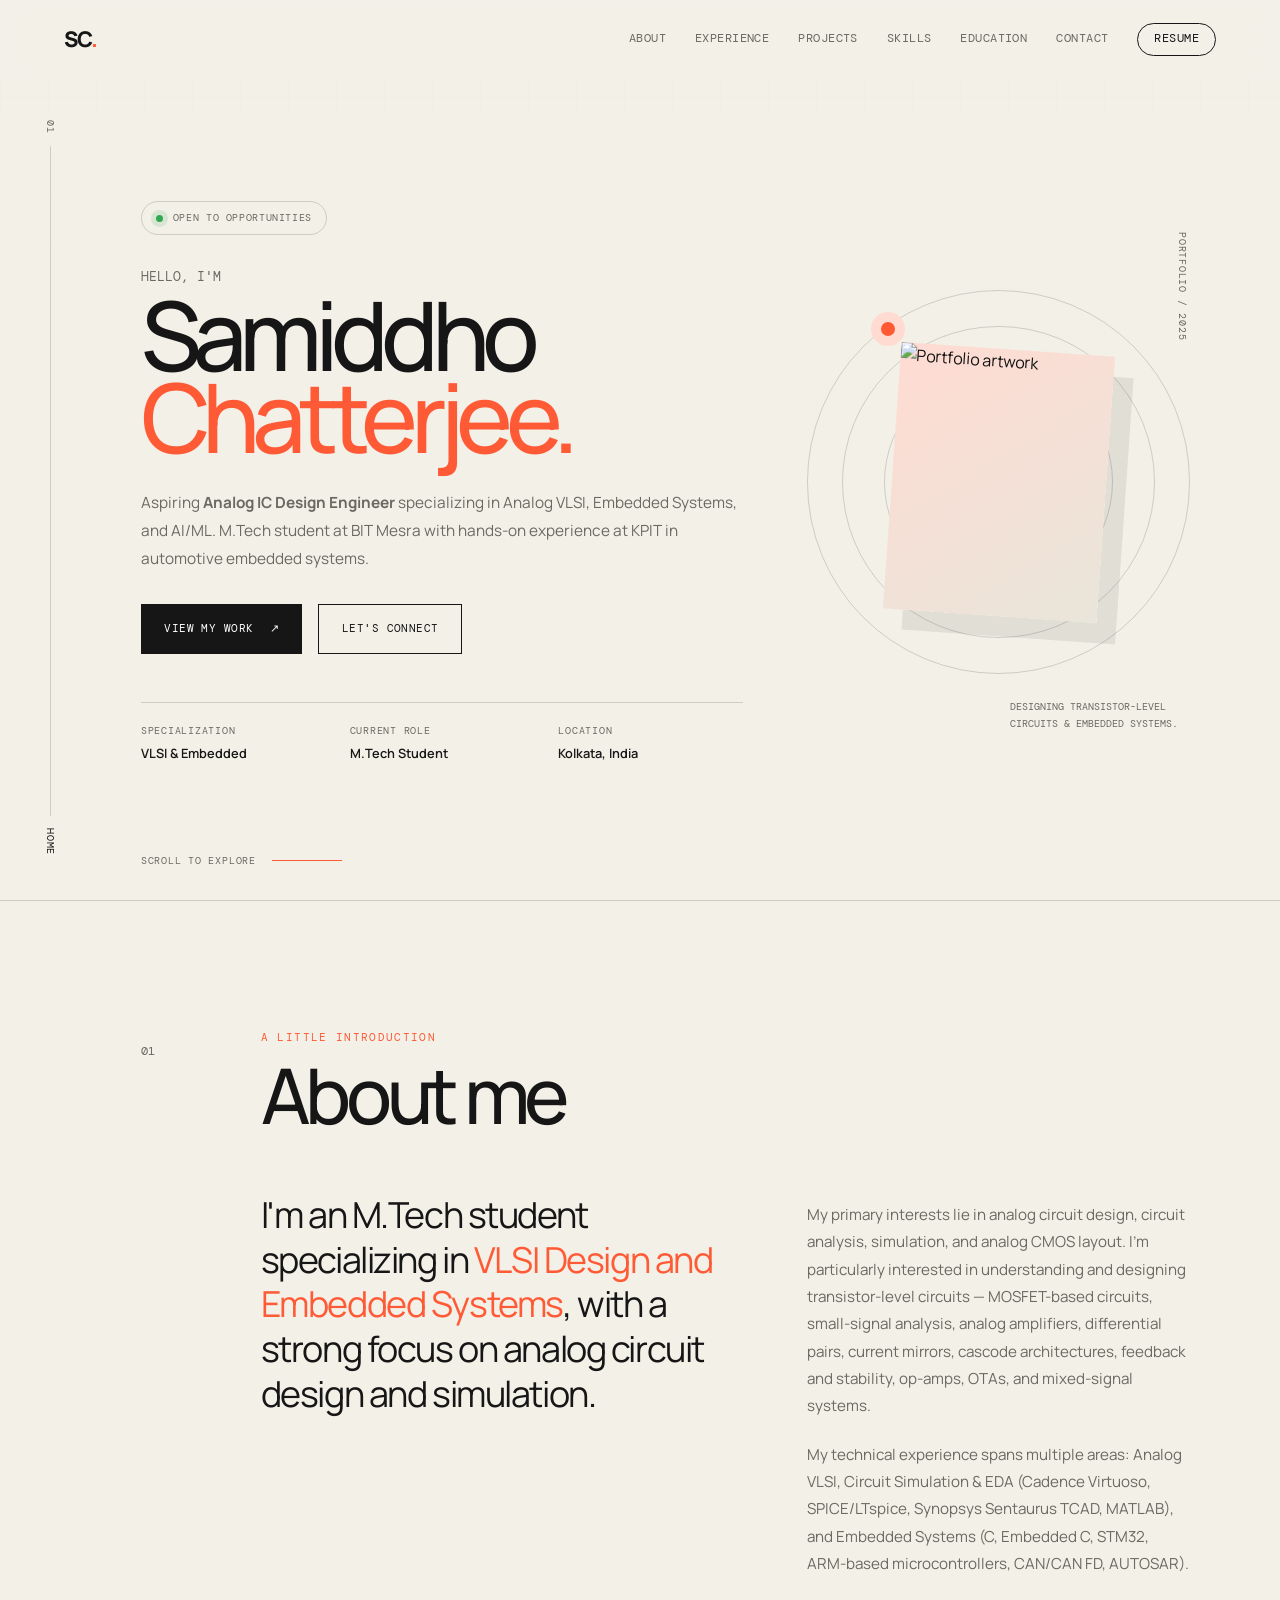
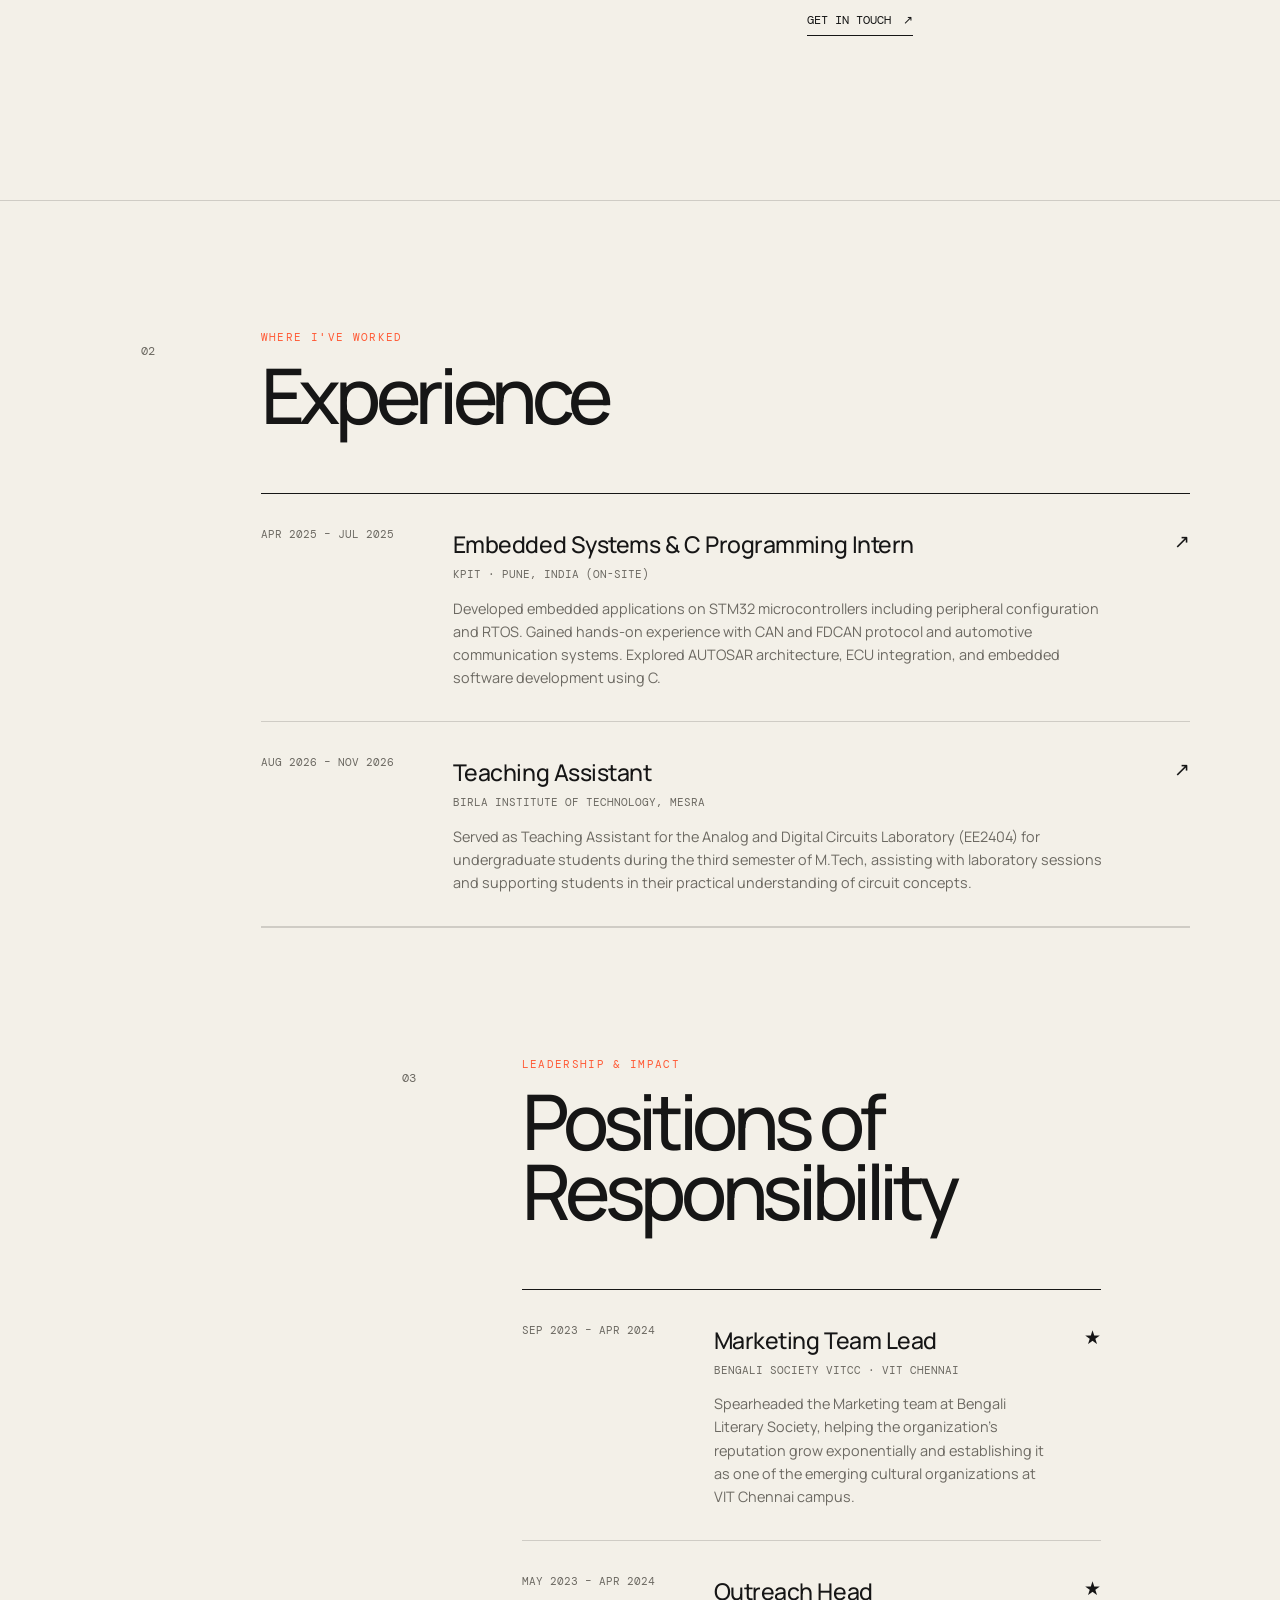
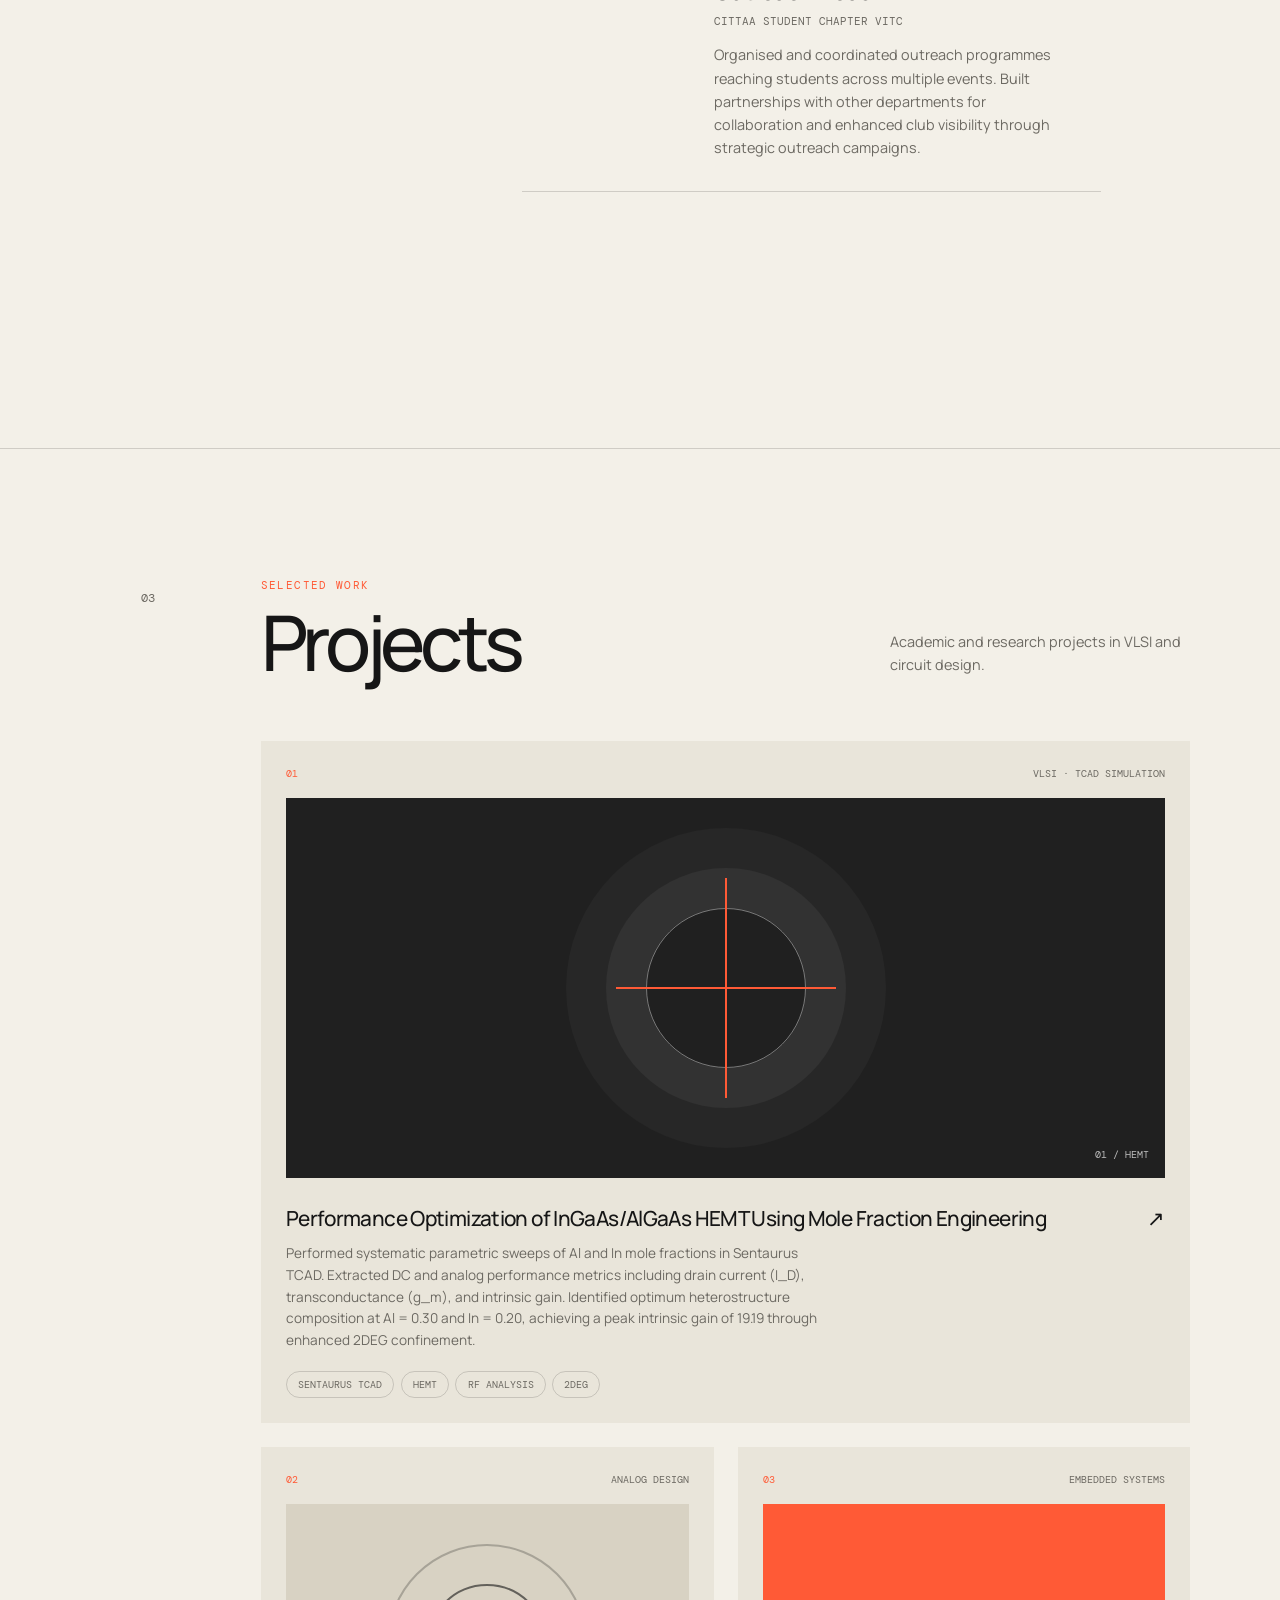
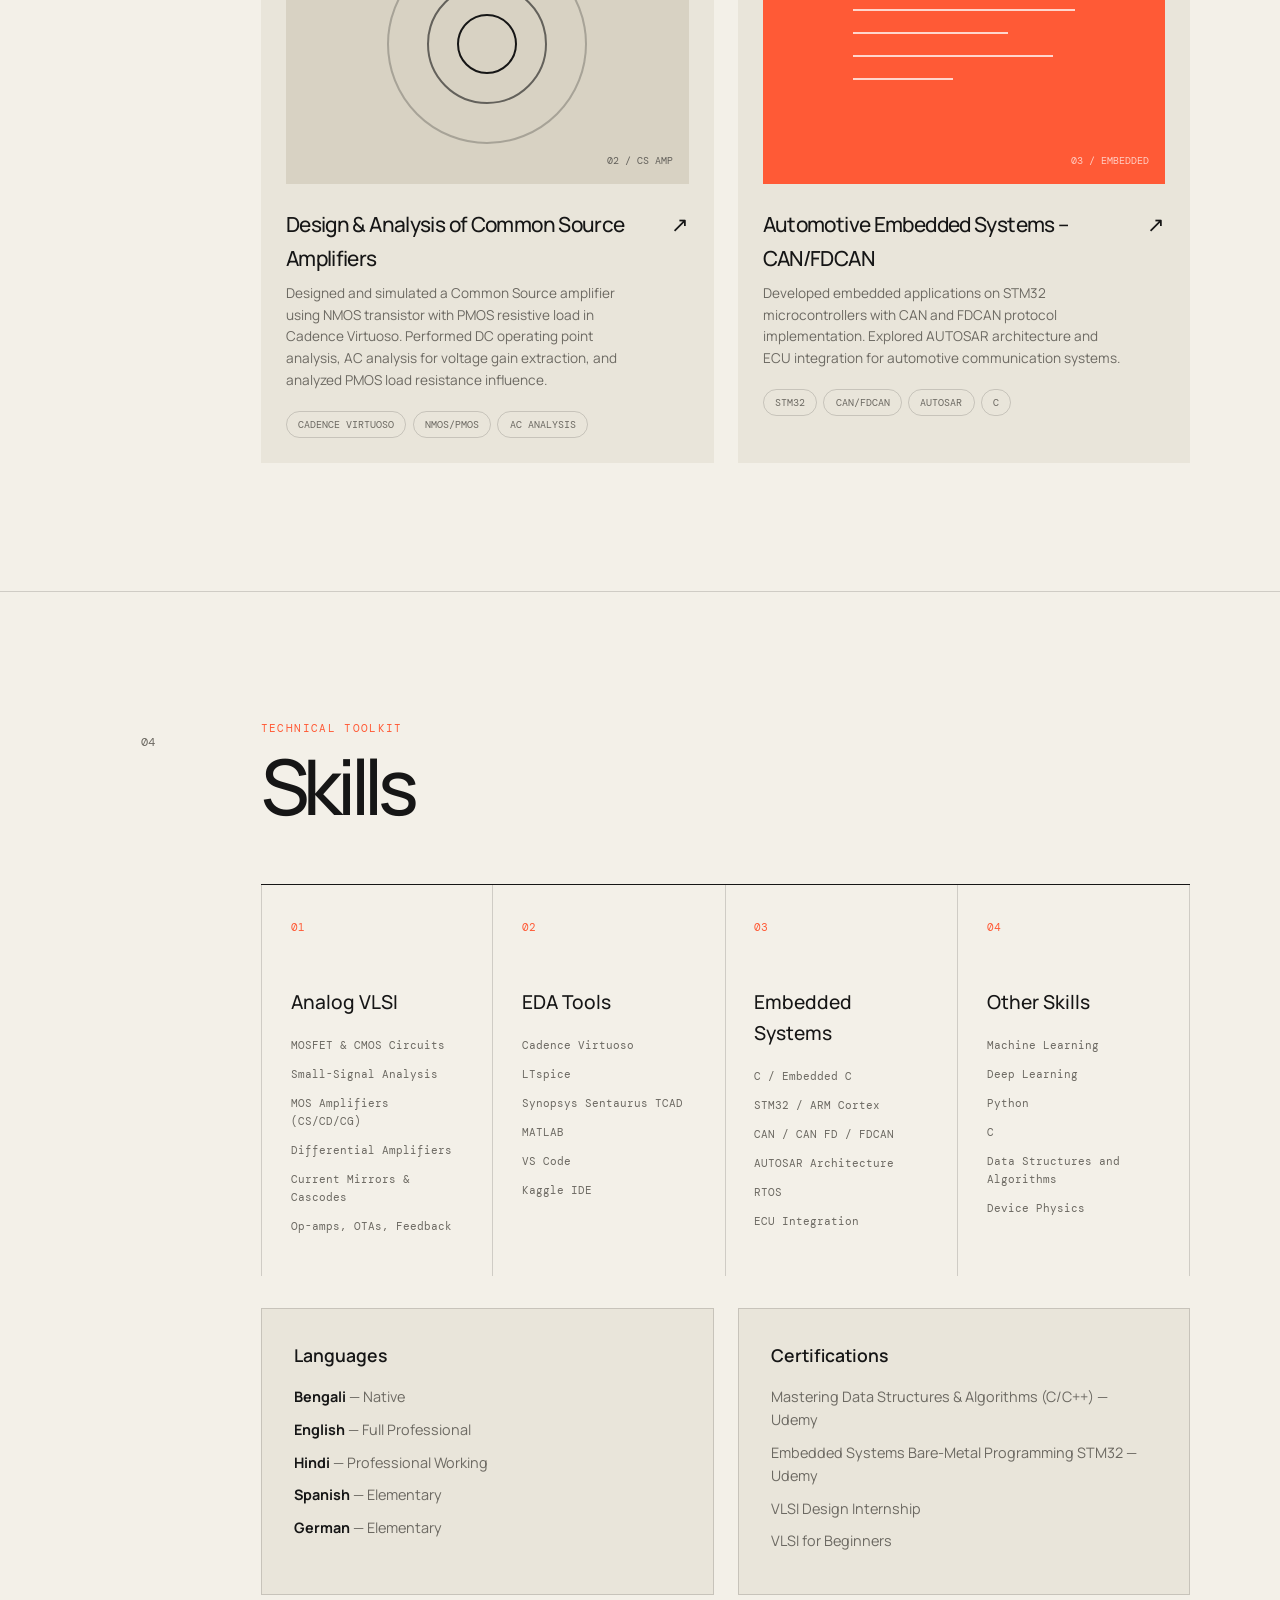
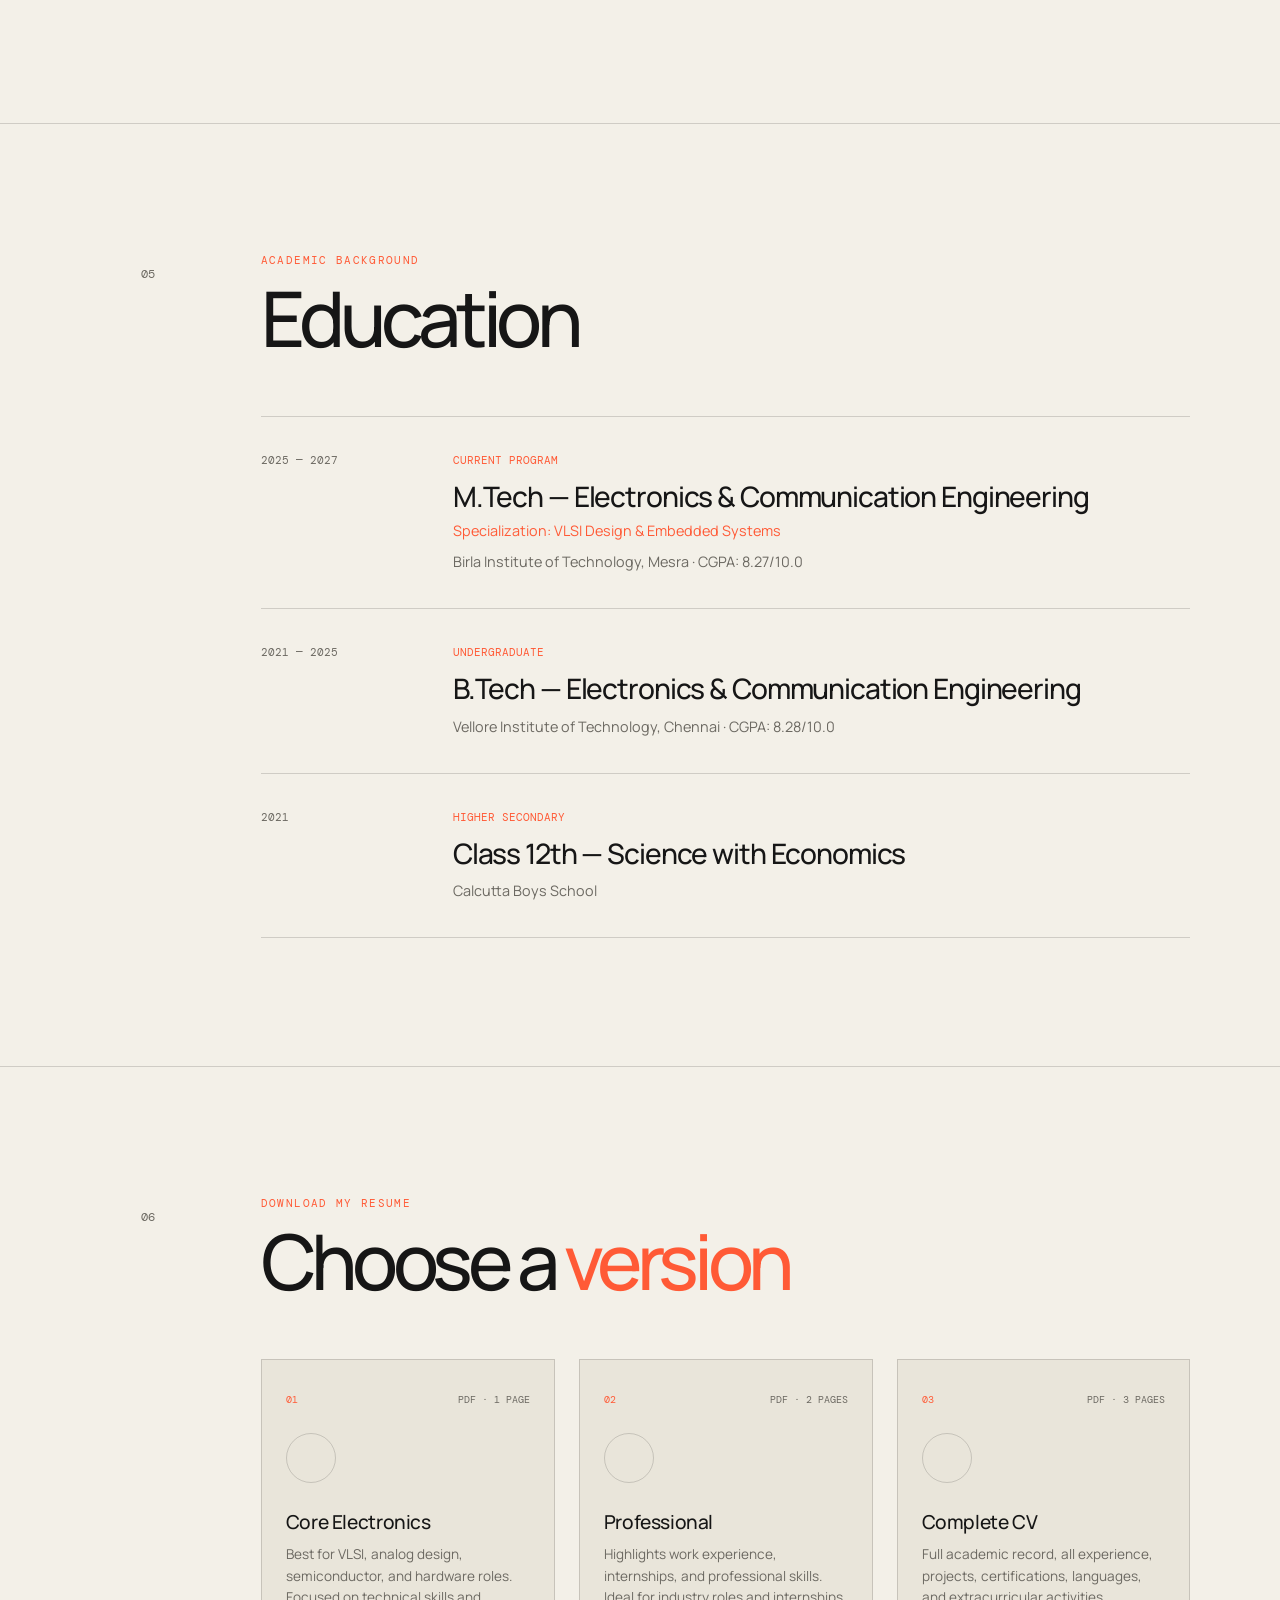
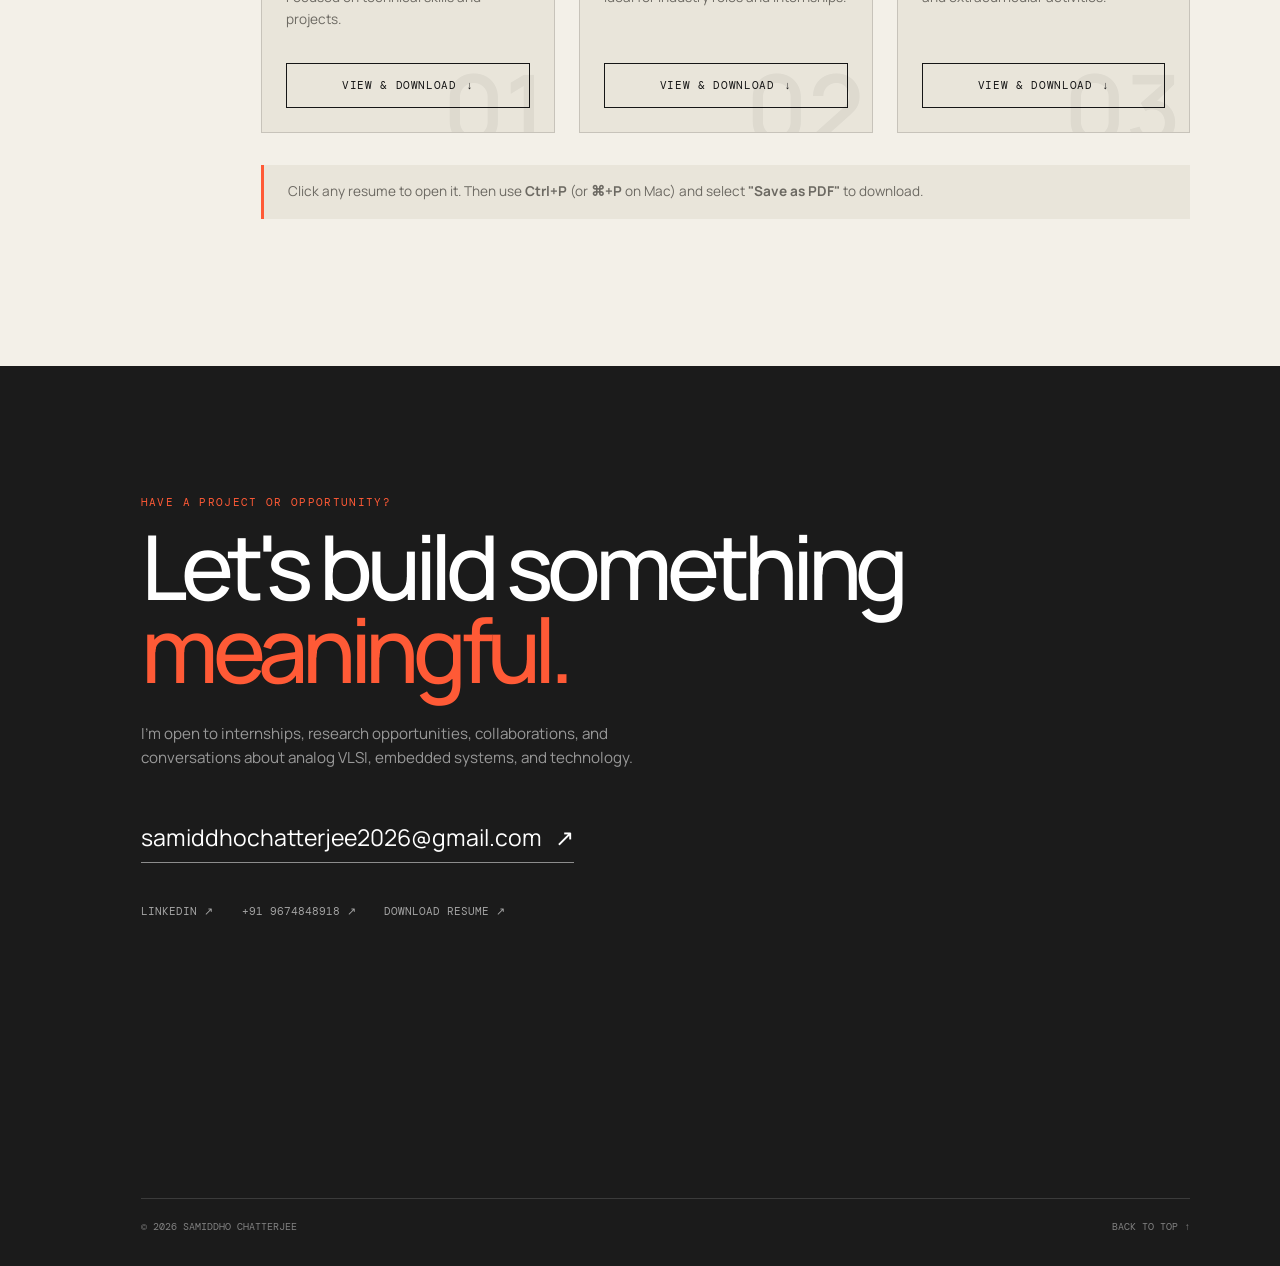
==== commit 9c19885a: "Add files via upload" ====
--- a/index.html
+++ b/index.html
@@ -180,48 +180,50 @@
             <span class="experience-arrow">↗</span>
           </article>
 
-          <article class="experience-item reveal">
-            <div class="experience-date">Jul 2024 – Sep 2024</div>
-            <div class="experience-info">
-              <h3>Quality Analyst</h3>
-              <p class="experience-company">GravEiens Eduservices Pvt. Ltd.</p>
-              <p>
-                Responsible for reviewing and maintaining the quality of academic answers and
-                solutions provided by faculty members. Assisted in identifying and resolving
-                discrepancies, involving independent analysis, logical reasoning, and verification
-                of final solutions.
-              </p>
-            </div>
-            <span class="experience-arrow">↗</span>
-          </article>
-
-          <article class="experience-item reveal">
-            <div class="experience-date">Sep 2023 – Apr 2024</div>
-            <div class="experience-info">
-              <h3>Marketing Team Lead</h3>
-              <p class="experience-company">Bengali Society VITCC · VIT Chennai</p>
-              <p>
-                Spearheaded the Marketing team at Bengali Literary Society, helping the
-                organization's reputation grow exponentially and establishing it as one of the
-                emerging cultural organizations at VIT Chennai campus.
-              </p>
-            </div>
-            <span class="experience-arrow">↗</span>
-          </article>
-
-          <article class="experience-item reveal">
-            <div class="experience-date">May 2023 – Apr 2024</div>
-            <div class="experience-info">
-              <h3>Outreach Head</h3>
-              <p class="experience-company">CITTAA Student Chapter VITC</p>
-              <p>
-                Organised and coordinated outreach programmes reaching students across multiple
-                events. Built partnerships with other departments for collaboration and enhanced
-                club visibility through strategic outreach campaigns.
-              </p>
-            </div>
-            <span class="experience-arrow">↗</span>
-          </article>
+<!-- Positions of Responsibility -->
+<section class="portfolio-section" id="positions" data-section="Positions">
+  <div class="section-number reveal">03</div>
+  
+  <div class="section-content">
+    <div class="section-heading reveal">
+      <p class="section-eyebrow">Leadership &amp; Impact</p>
+      <h2>Positions of Responsibility</h2>
+    </div>
+
+    <div class="experience-list">
+
+      <article class="experience-item reveal">
+        <div class="experience-date">Sep 2023 – Apr 2024</div>
+        <div class="experience-info">
+          <h3>Marketing Team Lead</h3>
+          <p class="experience-company">Bengali Society VITCC · VIT Chennai</p>
+          <p>
+            Spearheaded the Marketing team at Bengali Literary Society, helping the
+            organization's reputation grow exponentially and establishing it as one of the
+            emerging cultural organizations at VIT Chennai campus.
+          </p>
+        </div>
+        <!-- Changed arrow to a star to subtly distinguish leadership from work -->
+        <span class="experience-arrow">★</span> 
+      </article>
+
+      <article class="experience-item reveal">
+        <div class="experience-date">May 2023 – Apr 2024</div>
+        <div class="experience-info">
+          <h3>Outreach Head</h3>
+          <p class="experience-company">CITTAA Student Chapter VITC</p>
+          <p>
+            Organised and coordinated outreach programmes reaching students across multiple
+            events. Built partnerships with other departments for collaboration and enhanced
+            club visibility through strategic outreach campaigns.
+          </p>
+        </div>
+        <span class="experience-arrow">★</span>
+      </article>
+
+    </div>
+  </div>
+</section>
         </div>
       </div>
     </section>
